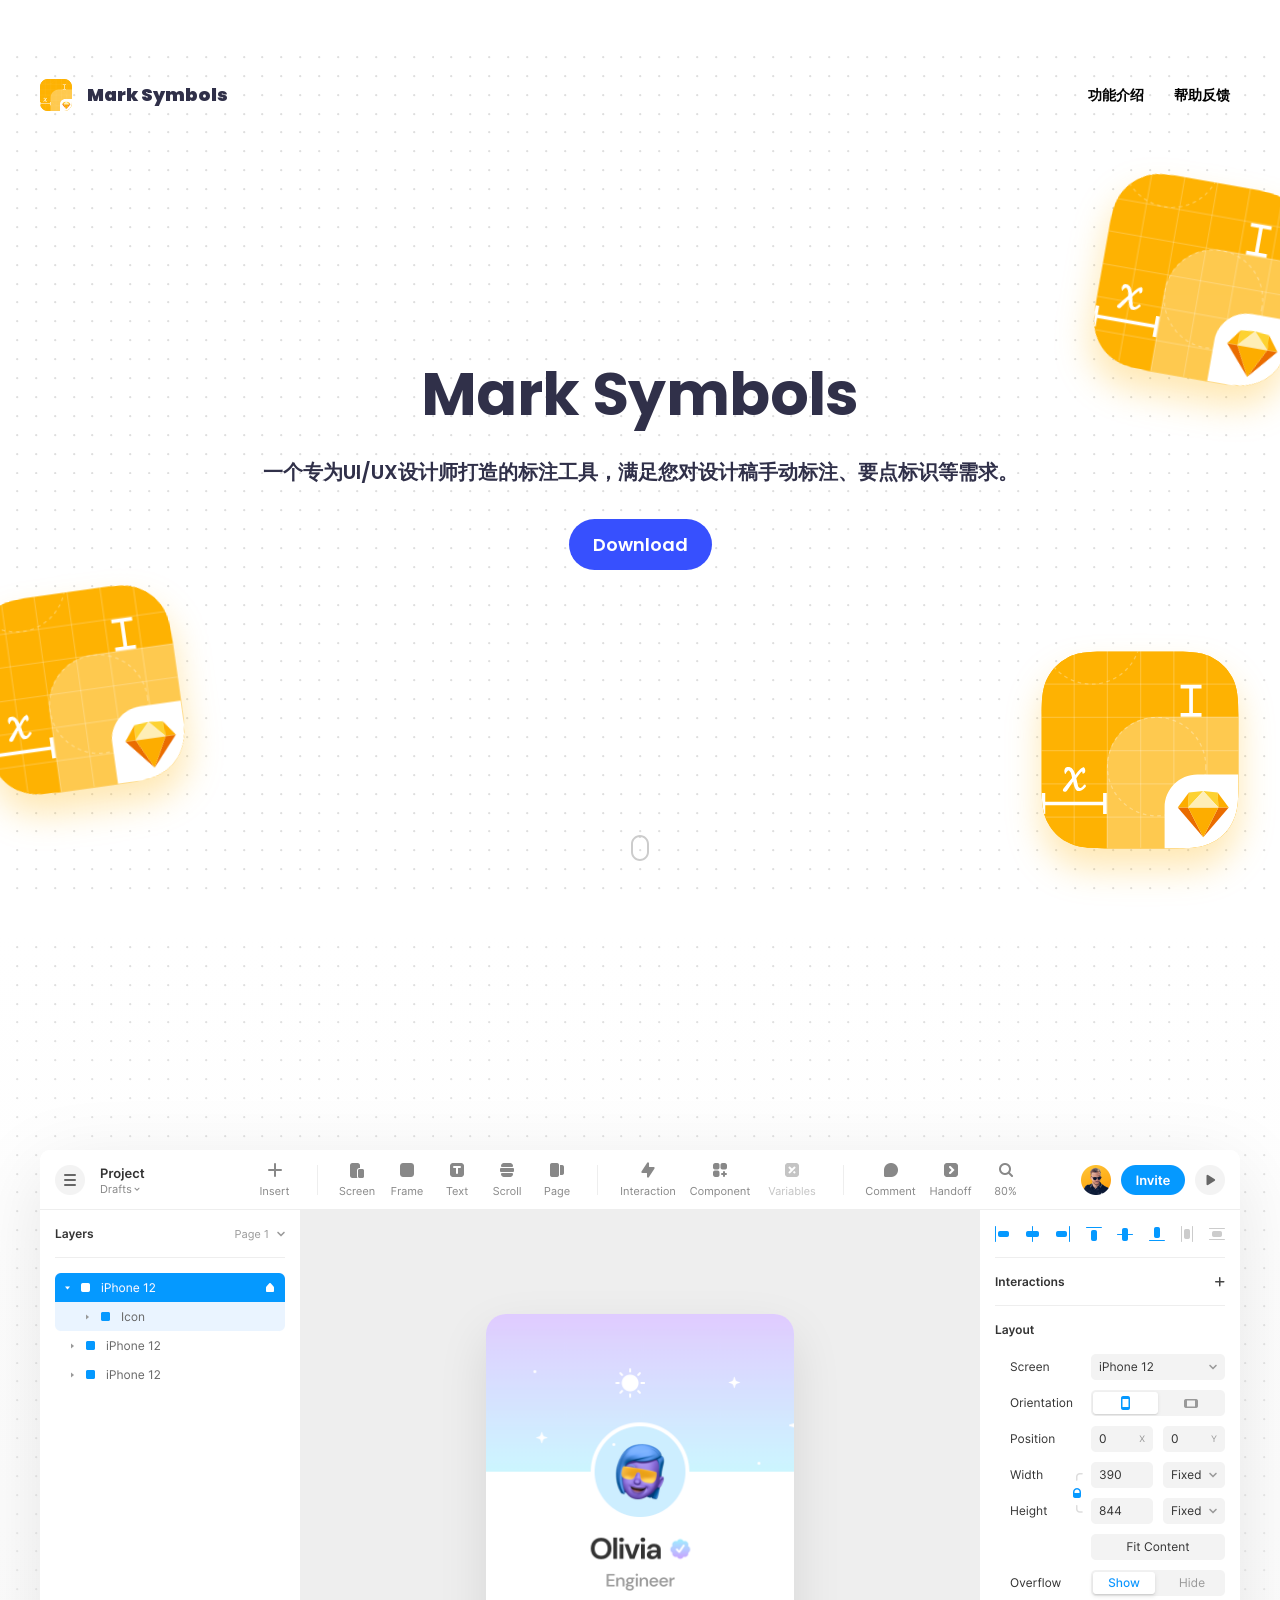
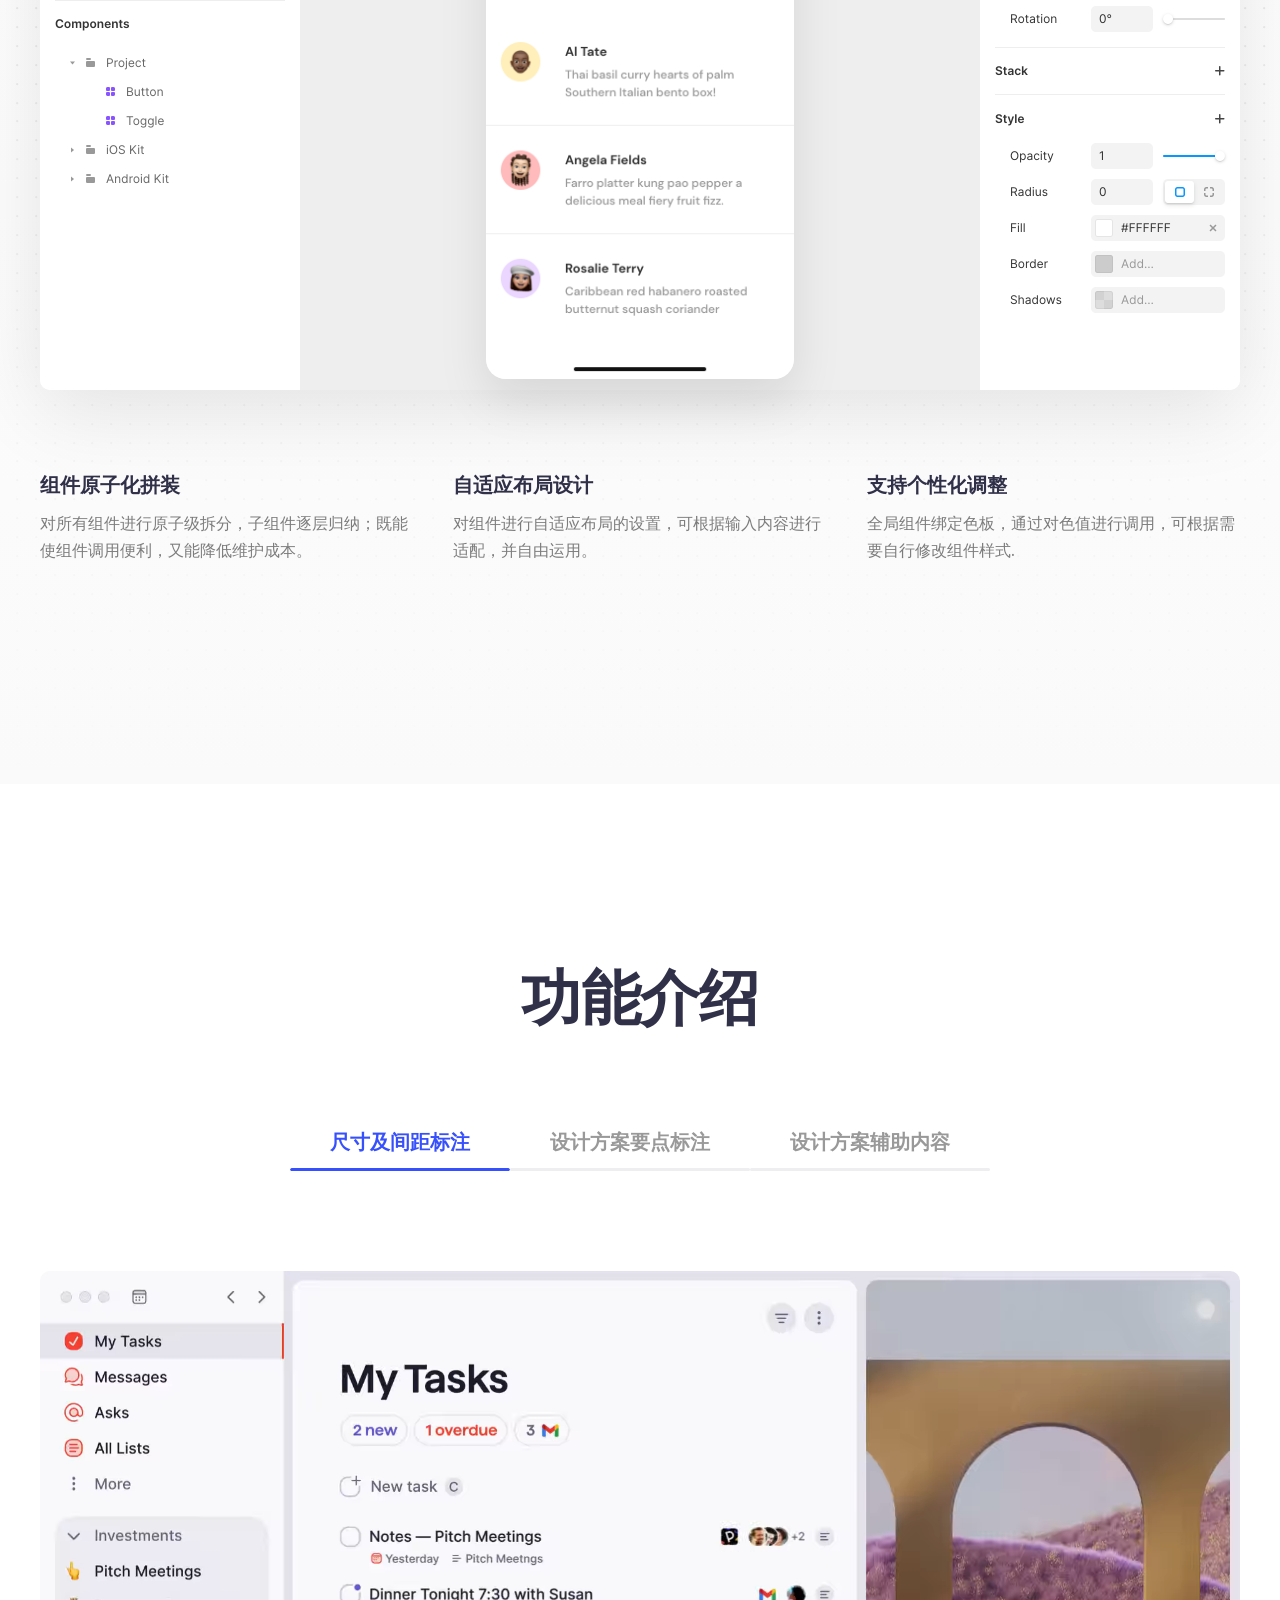
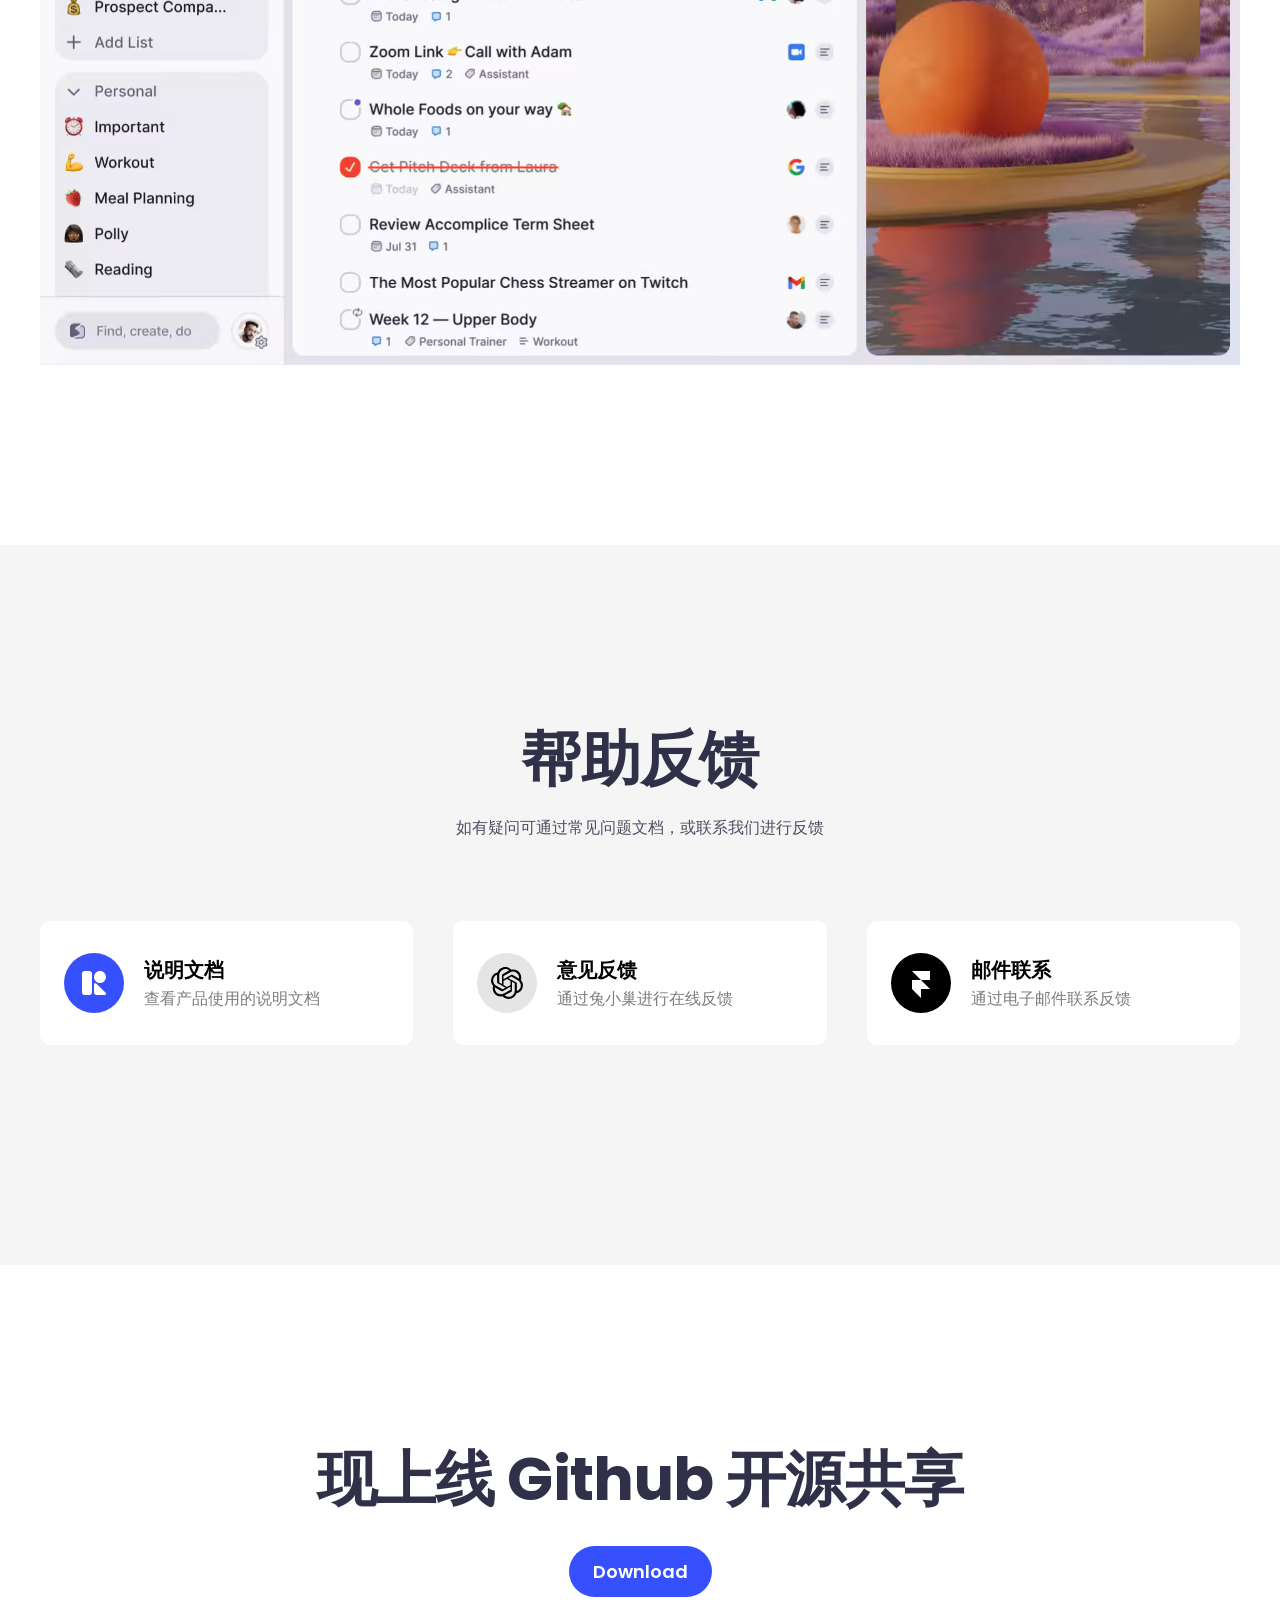
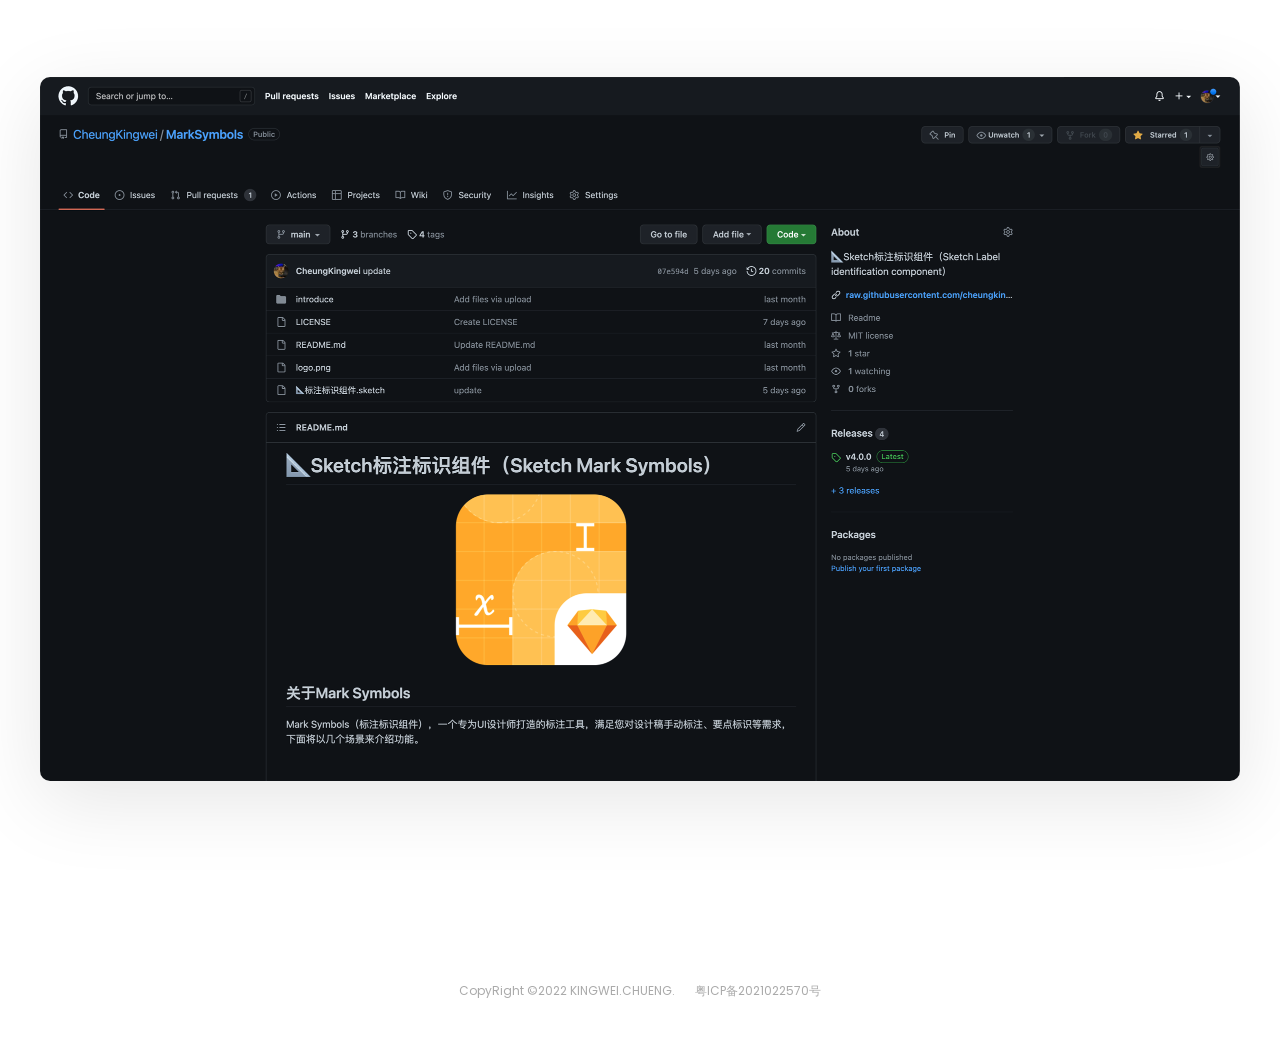
==== index.html @ aed208b7 "update" ====
<!DOCTYPE html>
<html>

<head>
    <meta charset="utf-8">
    <meta name="viewport" content="width=device-width, initial-scale=1.0, maximum-scale=1.0, viewport-fit=cover, user-scalable=0">
    <title>Mark Symbols - Kingwei.Cheung</title>
    <link rel="icon" href="img/ico/favicon-32x32.png" type="image/png">
    <link rel="apple-touch-icon" sizes="48x48" href="img/ico/icon-48x48.png">
    <link rel="apple-touch-icon" sizes="72x72" href="img/ico/icon-72x72.png">
    <link rel="apple-touch-icon" sizes="96x96" href="img/ico/icon-96x96.png">
    <link rel="apple-touch-icon" sizes="144x144" href="img/ico/icon-144x144.png">
    <link rel="apple-touch-icon" sizes="192x192" href="img/ico/icon-192x192.png">
    <link rel="apple-touch-icon" sizes="256x256" href="img/ico/icon-256x256.png">
    <link rel="apple-touch-icon" sizes="384x384" href="img/ico/icon-384x384.png">
    <link rel="apple-touch-icon" sizes="512x512" href="img/ico/icon-512x512.png">
    <meta name="mobile-web-app-capable" content="yes">
    <meta http-equiv="X-UA-Compatible" content="IE=edge,chrome=1">
    <meta name="next-head-count" content="29">
    <link rel="stylesheet" href="css/style-1.css" data-n-g="">
    <link rel="stylesheet" href="css/swiper-bundle.min.css">
    <link rel="stylesheet" href="css/style-2.css" data-n-p=""><noscript data-n-css=""></noscript>
</head>

<body>
    <div id="__next">
        <div class="index_page__r8Aeo">
            <!-- 吸顶横幅 -->
            <!-- <div class="banner Banner_banner__tqmFn">立即体验 Mark Symbols
                <div class="Banner_divider__GA_2n"></div><a class="cta" target="_blank" href="https://github.com/CheungKingwei/MarkSymbols">Download
                    <svg width="14" height="14">
                        <path d="M 1 6 L 12 6 L 12 8 L 1 8 Z" fill="currentColor"></path>
                        <path d="M 7 2 L 12 7 L 7 12" fill="transparent" stroke-width="2" stroke="currentColor"></path>
                    </svg>
                </a>
            </div> -->
            <!-- 首屏 -->
            <div class="Hero_heroWrapper__H5_fD" style="background-image: url(img/dot.svg);background-position: 2px 2px;">
                <div class="Content_content__enY_u">
                    <div class="Hero_hero__ebl2h">
                        <nav class="Navigation_nav__ZcOb0">
                            <div class="Navigation_profile__qmQXp">
                                <div class="animate_animateInUp__jXBQp animate_delay1__u6fBx">
                                    <svg width="32px" height="32px" viewBox="0 0 160 160" version="1.1" xmlns="http://www.w3.org/2000/svg">
                                        <defs>
                                            <path
                                                d="M51.277704,-2.07168062e-15 L108.722296,2.07168062e-15 C126.552671,-1.2037061e-15 133.018396,1.85651222 139.536914,5.34265408 C146.055433,8.82879593 151.171204,13.9445674 154.657346,20.4630859 C158.143488,26.9816044 160,33.4473292 160,51.277704 L160,108.722296 C160,126.552671 158.143488,133.018396 154.657346,139.536914 C151.171204,146.055433 146.055433,151.171204 139.536914,154.657346 C133.018396,158.143488 126.552671,160 108.722296,160 L51.277704,160 C33.4473292,160 26.9816044,158.143488 20.4630859,154.657346 C13.9445674,151.171204 8.82879593,146.055433 5.34265408,139.536914 C1.85651222,133.018396 8.02470732e-16,126.552671 -1.38112041e-15,108.722296 L1.38112041e-15,51.277704 C-8.02470732e-16,33.4473292 1.85651222,26.9816044 5.34265408,20.4630859 C8.82879593,13.9445674 13.9445674,8.82879593 20.4630859,5.34265408 C26.9816044,1.85651222 33.4473292,1.2037061e-15 51.277704,-2.07168062e-15 Z"
                                                id="path-88-7x_wx62-1"></path>
                                            <circle id="path-88-7x_wx62-3" cx="93.5" cy="93.5" r="40.5"></circle>
                                            <mask id="mask-88-7x_wx62-4" maskContentUnits="userSpaceOnUse"
                                                maskUnits="objectBoundingBox" x="0" y="0" width="81" height="81"
                                                fill="white">
                                                <use xlink:href="#path-88-7x_wx62-3"></use>
                                            </mask>
                                            <circle id="path-88-7x_wx62-5" cx="40.5" cy="-13.5" r="40.5"></circle>
                                            <mask id="mask-88-7x_wx62-6" maskContentUnits="userSpaceOnUse"
                                                maskUnits="objectBoundingBox" x="0" y="0" width="81" height="81"
                                                fill="white">
                                                <use xlink:href="#path-88-7x_wx62-5"></use>
                                            </mask>
                                        </defs>
                                        <g id="页面-1" stroke="none" stroke-width="1" fill="none" fill-rule="evenodd">
                                            <g id="编组-2">
                                                <mask id="mask-88-7x_wx62-2" fill="white">
                                                    <use xlink:href="#path-88-7x_wx62-1"></use>
                                                </mask>
                                                <use id="Gradient" fill="#FEB202" xlink:href="#path-88-7x_wx62-1"></use>
                                                <rect id="Gradient" fill="#FEB202" mask="url(#mask-88-7x_wx62-2)" x="0"
                                                    y="0" width="160" height="160"></rect>
                                                <path
                                                    d="M0,53.5 L160,53.5 M0,26.5 L160,26.5 M0,134.5 L160,134.5 M0,107.5 L160,107.5 M0,80.5 L160,80.5"
                                                    id="Dashed-Lines" stroke="#FFFFFF" opacity="0.200000003"
                                                    stroke-linecap="square" mask="url(#mask-88-7x_wx62-2)"></path>
                                                <path
                                                    d="M0.5,53 L160.5,53 M0.5,26 L160.5,26 M0.5,134 L160.5,134 M0.5,107 L160.5,107 M0.5,80 L160.5,80"
                                                    id="Dashed-Lines" stroke="#FFFFFF" opacity="0.200000003"
                                                    stroke-linecap="square" mask="url(#mask-88-7x_wx62-2)"
                                                    transform="translate(80.500000, 80.000000) rotate(90.000000) translate(-80.500000, -80.000000) ">
                                                </path>
                                                <path
                                                    d="M94,53 L162,53 L162,53 L162,162 L53,162 L53,94 C53,71.3563253 71.3563253,53 94,53 Z"
                                                    id="Outline" fill="#FFFFFF" opacity="0.300000012"
                                                    mask="url(#mask-88-7x_wx62-2)"></path>
                                                <path
                                                    d="M41,-79 L163,-79 L163,-79 L163,27 L0,27 L0,-38 C-2.77305038e-15,-60.6436747 18.3563253,-79 41,-79 Z"
                                                    id="Outline" fill="#FFFFFF" opacity="0.300000012"
                                                    mask="url(#mask-88-7x_wx62-2)"
                                                    transform="translate(81.500000, -26.000000) scale(1, -1) translate(-81.500000, 26.000000) ">
                                                </path>
                                                <g id="椭圆形" opacity="0.300000012" stroke-dasharray="3"
                                                    mask="url(#mask-88-7x_wx62-2)" stroke="#FFFFFF" stroke-width="2">
                                                    <use mask="url(#mask-88-7x_wx62-4)" xlink:href="#path-88-7x_wx62-3">
                                                    </use>
                                                </g>
                                                <g id="椭圆形" opacity="0.300000012" stroke-dasharray="3"
                                                    mask="url(#mask-88-7x_wx62-2)" stroke="#FFFFFF" stroke-width="2">
                                                    <use mask="url(#mask-88-7x_wx62-6)" xlink:href="#path-88-7x_wx62-5">
                                                    </use>
                                                </g>
                                                <path
                                                    d="M113,53 L113,50 L120,50 L120,30 L113,30 L113,27 L130,27 L130,30 L123,30 L123,50 L130,50 L130,53 L113,53 Z"
                                                    id="形状结合" fill="#FFFFFF" mask="url(#mask-88-7x_wx62-2)"></path>
                                                <path
                                                    d="M3,132 L0,132 L0,115 L3,115 L3,122 L50,122 L50,115 L53,115 L53,132 L50,132 L50,125 L3,125 L3,132 Z"
                                                    id="形状结合" fill="#FFFFFF" mask="url(#mask-88-7x_wx62-2)"></path>
                                                <path
                                                    d="M18.9551701,95.1539325 C19.3528608,94.4295673 20.1425609,93.9816918 20.9502519,93.8879504 C22.4804143,93.7014145 24.1355652,94.1852716 25.1799768,95.3575123 C26.42134,96.7655269 26.9809477,98.6185763 27.3843197,100.41576 C28.5584542,98.7322022 29.8149675,97.0940952 31.3082015,95.6775587 C31.9700725,95.0687131 32.6556156,94.4324079 33.5182257,94.1256179 C33.9376947,93.9693823 34.4385957,94.0820613 34.7349699,94.4219922 C35.2841619,95.0242096 35.4347162,95.868829 35.5218294,96.6519009 C35.573908,97.3573285 35.4138848,98.1707008 34.815455,98.6166825 C34.3921984,98.9234725 33.8524753,99.0929645 33.329796,99.0361515 C33.1328444,98.9168443 33.1934449,98.6583453 33.1745073,98.467075 C33.1887105,98.1025252 33.1593572,97.7389223 33.0646689,97.385735 C32.6101652,97.3895225 32.2834907,97.7625943 31.9700725,98.0447654 C30.537439,99.5095929 29.3879234,101.217769 28.2327266,102.901327 C28.7705559,104.848117 29.0669302,106.850774 29.5630967,108.807034 C29.7411107,109.432923 29.916284,110.116573 30.4257069,110.562554 C30.8915731,110.970661 31.6007883,110.987705 32.1338832,110.70364 C33.0902347,110.225464 33.7653621,109.346757 34.3600044,108.485094 C34.5219213,108.215232 34.758642,107.887611 35.122245,107.964308 C35.8200975,108.149897 36.2414603,109.002092 36.0151553,109.678166 C35.7841159,110.060707 35.4347162,110.3514 35.1525452,110.694171 C34.1687341,111.706389 33.0466781,112.633387 31.7182017,113.151332 C30.9095639,113.476112 29.9873002,113.493156 29.1568841,113.242232 C28.2885926,112.957221 27.7176224,112.170361 27.357807,111.370245 C26.5112939,109.513408 26.1798849,107.482345 25.6846653,105.516617 C24.0598146,107.978512 22.4207607,110.431885 20.7561409,112.867267 C20.335725,113.528191 19.5356091,113.8899 18.762006,113.845397 C18.2431143,113.863387 17.6257468,113.696736 17.3842917,113.190154 C17.1740837,112.704403 17.3558852,112.15237 17.6285874,111.731008 C17.9543151,111.247151 18.3330681,110.801169 18.7004586,110.348559 C20.7182656,107.833639 22.7824699,105.355647 24.8106926,102.849248 C24.6847572,102.40516 24.6326786,101.945922 24.5635562,101.490471 C24.3221011,100.253843 24.0588677,98.9850199 23.3808997,97.902733 C22.9841559,97.2626403 22.3175505,96.7030326 21.5269034,96.7285984 C20.6368337,97.3961507 20.0885886,98.3932182 19.5157246,99.3221101 C19.4172488,99.5654589 19.0375489,99.5559901 18.9608514,99.3003318 C18.6455394,98.6280451 18.576417,97.8733796 18.4968788,97.1433331 C18.5214978,96.4615775 18.6029297,95.7533093 18.9551701,95.1539325 Z"
                                                    id="路径" fill="#FFFFFF" fill-rule="nonzero"
                                                    mask="url(#mask-88-7x_wx62-2)"></path>
                                                <g id="编组" mask="url(#mask-88-7x_wx62-2)">
                                                    <g transform="translate(100.000000, 100.000000)">
                                                        <path
                                                            d="M26.6666667,0 L60,0 L60,0 L60,60 L0,60 L0,26.6666667 C-5.35632368e-15,11.9390733 11.9390733,6.25812868e-15 26.6666667,0 Z"
                                                            id="矩形" fill="#FFFFFF"></path>
                                                        <g id="Icon" stroke-width="1" fill="none"
                                                            transform="translate(10.666667, 13.333333)">
                                                            <polygon id="路径" fill="#EA6C00"
                                                                points="8.39741221 13.3796423 20.731816 37.521676 0 13.3796423">
                                                            </polygon>
                                                            <polygon id="路径" fill="#EA6C00"
                                                                points="33.0660936 13.3796423 20.7317655 37.521676 41.4637043 13.3796423">
                                                            </polygon>
                                                            <polygon id="路径" fill="#FDAD00"
                                                                points="8.39736177 13.3796423 33.0660936 13.3796423 20.7317403 37.521676">
                                                            </polygon>
                                                            <polygon id="路径" fill="#FDD231"
                                                                points="20.7317403 0 9.04649047 1.23534884 8.39736177 13.3796171">
                                                            </polygon>
                                                            <polygon id="路径" fill="#FDD231"
                                                                points="20.7317151 0 32.416864 1.23534884 33.0660936 13.3796171">
                                                            </polygon>
                                                            <polygon id="路径" fill="#FDAD00"
                                                                points="41.4637043 13.3796171 32.4171163 1.23534632 33.0663458 13.3796171">
                                                            </polygon>
                                                            <polygon id="路径" fill="#FDAD00"
                                                                points="0 13.3796171 9.04656614 1.23534632 8.39741221 13.3796171">
                                                            </polygon>
                                                            <polygon id="路径" fill="#FEEEB7"
                                                                points="20.7317403 0 8.39736177 13.3796171 33.0660936 13.3796171">
                                                            </polygon>
                                                        </g>
                                                    </g>
                                                </g>
                                            </g>
                                        </g>
                                    </svg>
                                </div>
                                <p class="animate_animateInUp__jXBQp animate_delay2__AOFNp">Mark Symbols</p>
                            </div>
                            <ul class="Navigation_list__7f_cF">
                                <li class="animate_animateInUp__jXBQp animate_delay2__AOFNp">
                                    <a href="#introduce" class="Navigation_textLink__z5fWv">功能介绍</a>
                                </li>
                                <!-- <li class="animate_animateInUp__jXBQp animate_delay3__4SE1j">
                                    <a href="#" class="Navigation_textLink__z5fWv">更新日志</a>
                                </li> -->
                                <li class="animate_animateInUp__jXBQp animate_delay4__HEdmN">
                                    <a href="#help" class="Navigation_textLink__z5fWv">帮助反馈</a>
                                </li>
                            </ul>
                        </nav>
                        <div class="Hero_title__3tyiB animate_animateInUp__jXBQp animate_delay4__HEdmN">
                            <h1>Mark Symbols</h1><br>
                            <h4 class="sub-heading">一个专为UI/UX设计师打造的标注工具，满足您对设计稿手动标注、要点标识等需求。</h4>
                            <button href="https://github.com/CheungKingwei/MarkSymbols" style="margin-top: 2rem;">Download</button>
                        </div>
                        <div class="Hero_cursor__QOxjm animate_animateInUp__jXBQp animate_delay5__FPRzW">
                            <div style="transform:none">
                                <picture class="Image_picture__8Cny_ undefined"><img class="Image_image__aSzJD" src="img/icon-1.svg" alt=""></picture>
                            </div>
                        </div>
                        <div class="Hero_scrollIndicator__nkyoy animate_animateInUp__jXBQp animate_delay6__AEeqs"><svg xmlns="http://www.w3.org/2000/svg" width="18" height="26">
                                <path
                                    d="M 0 9 C 0 4.029 4.029 0 9 0 C 13.971 0 18 4.029 18 9 L 18 17 C 18 21.971 13.971 26 9 26 C 4.029 26 0 21.971 0 17 Z M 2 17 C 2 20.866 5.134 24 9 24 C 12.866 24 16 20.866 16 17 L 16 9 C 16 5.134 12.866 2 9 2 C 5.134 2 2 5.134 2 9 Z"
                                    fill="#CCC"></path>
                                <path
                                    d="M 8 7 C 8 6.448 8.448 6 9 6 L 9 6 C 9.552 6 10 6.448 10 7 L 10 13 C 10 13.552 9.552 14 9 14 L 9 14 C 8.448 14 8 13.552 8 13 Z"
                                    fill="#CCC" class="IconMouse_dot__Ifkbq"></path>
                            </svg></div>
                    </div>
                </div>
                <div class="Hero_iconWrapper__DFF6G">
                    <div class="Hero_appIcon__qNQkp Hero_framer__pA_g_">
                        <div style="opacity:1;transform:translateY(80px) scale(0) rotate(-60deg) translateZ(1)">
                            <picture class="Image_picture__8Cny_ undefined"><img class="Image_image__aSzJD" src="img/icon-1.svg" alt=""></picture>
                        </div>
                    </div>
                    <div class="Hero_appIcon__qNQkp Hero_blendle___zyH0">
                        <div style="opacity:1;transform:translateY(80px) scale(0) rotate(60deg) translateZ(1)">
                            <picture class="Image_picture__8Cny_ undefined"><img class="Image_image__aSzJD" src="img/icon-1.svg" alt=""></picture>
                        </div>
                    </div>
                </div>
            </div>
            <!-- 介绍图 -->
            <div style="background-image: url(img/dot.svg);background-position: 2px 2px;">
                <div class="Previously_history__OlaVV">
                    <div class="Content_content__enY_u">
                        <!-- <h1 class="Previously_title__vzzut">功能介绍</h1> -->
                    </div>
                    <div class="Previously_visual__7dzOz">
                        <div class="Previously_artboardWrapper__2rI2m">
                            <div style="transform:translateY(80px) translateZ(0)">
                                <div class="Previously_artboard__r1xG_">
                                    <picture class="Image_picture__8Cny_ undefined">
                                        <img class="Image_image__aSzJD" src="img/artboard.png" alt="Framer Artboard">
                                    </picture>
                                </div>
                            </div>
                        </div>
                        <div class="Previously_appWindow__6f_hA">
                            <picture class="Image_picture__8Cny_ undefined">
                                <img class="Image_image__aSzJD" src="img/app-window.png" alt="Framer App Window">
                            </picture>
                        </div>
                    </div>
                    <div class="Content_content__enY_u">
                        <div class="Grid_grid__tdbxd  ">
                            <div>
                                <h4>组件原子化拼装</h4>
                                <p>对所有组件进行原子级拆分，子组件逐层归纳；既能使组件调用便利，又能降低维护成本。</p>
                            </div>
                            <div>
                                <h4>自适应布局设计</h4>
                                <p>对组件进行自适应布局的设置，可根据输入内容进行适配，并自由运用。</p>
                            </div>
                            <div>
                                <h4>支持个性化调整</h4>
                                <p>全局组件绑定色板，通过对色值进行调用，可根据需要自行修改组件样式.</p>
                            </div>
                        </div>
                    </div>
                </div>
            </div>
            <!-- 功能介绍 -->
            <div class="Icons_icons__6AOHq" id="introduce">
                <div class="Content_content__enY_u">
                    <div class="Icons_title__jHmZB">
                        <h1>功能介绍</h1>
                    </div>
                    <div class="section-1 wf-section">
                        <div id="swiper-section-1" class="container">
                            <div class="section-1_title-links-wrapper">
                                <div class="swiper cc-thumbs-swiper1 w-dyn-list">
                                    <div role="list" class="swiper-wrapper cc-thumbs-1-swiper-wrapper w-dyn-items">
                                        <div role="listitem" class="swiper-slide w-dyn-item">
                                            <div fs-cmstabs-element="tab-link" class="tabs_tab-link-purple">
                                                <div class="tabs_tab-link-grey-border">
                                                    <div class="tabs_tab-link-accent-border cc-purple"></div>
                                                </div>
                                                <div class="tabs_tab-link-black-text cc-purple">
                                                    <h4>尺寸及间距标注</h4>
                                                </div>
                                            </div>
                                        </div>
                                        <div role="listitem" class="swiper-slide w-dyn-item">
                                            <div fs-cmstabs-element="tab-link" class="tabs_tab-link-purple">
                                                <div class="tabs_tab-link-grey-border">
                                                    <div class="tabs_tab-link-accent-border cc-purple"></div>
                                                </div>
                                                <div class="tabs_tab-link-black-text cc-purple">
                                                    <h4>设计方案要点标注</h4>
                                                </div>
                                            </div>
                                        </div>
                                        <div role="listitem" class="swiper-slide w-dyn-item">
                                            <div fs-cmstabs-element="tab-link" class="tabs_tab-link-purple">
                                                <div class="tabs_tab-link-grey-border">
                                                    <div class="tabs_tab-link-accent-border cc-purple"></div>
                                                </div>
                                                <div class="tabs_tab-link-black-text cc-purple">
                                                    <h4>设计方案辅助内容</h4>
                                                </div>
                                            </div>
                                        </div>
                                    </div>
                                </div>
                                <div class="tabs_statement-wrapper cc-section-1">
                                    <p class="statement-black-text">全局组件绑定色板，通过对色值进行调用，可根据需要自行修改组件样式</p>
                                </div>
                            </div>
                        </div>
                        <div class="swiper cc-swiper1 w-dyn-list">
                            <div role="list" class="swiper-wrapper w-dyn-items">
                                <div role="listitem" class="swiper-slide w-dyn-item">
                                    <div class="section-1_tab-pane-wrapper">
                                        <div id="w-node-e80f3ddb-432e-79a2-11db-9507593f307d-cf183f2b" class="section-1-tabs_content-wrapper">
                                            <div class="tabs_content-video w-embed"><video class="tabs-video lozad" width="100%" height="100%" playsinline="true" autoplay="true" loop="true" muted="true">
                                                    <source src="media/superlist_Section_1_Video_1_bi5b4s.webm"
                                                        type="video/webm">
                                                    <source src="media/superlist_Section_1_Video_1_bi5b4s.mp4"
                                                        type="video/mp4">
                                                </video></div>
                                        </div>
                                    </div>
                                </div>
                                <div role="listitem" class="swiper-slide w-dyn-item">
                                    <div class="section-1_tab-pane-wrapper">
                                        <div id="w-node-e80f3ddb-432e-79a2-11db-9507593f307d-cf183f2b" class="section-1-tabs_content-wrapper">
                                            <div class="tabs_content-video w-embed"><video class="tabs-video lozad" width="100%" height="100%" playsinline="true" autoplay="true" loop="true" muted="true">
                                                    <source src="media/Assign_To_-_Screen_kdpv6x.webm"
                                                        type="video/webm">
                                                    <source src="media/Assign_To_-_Screen_kdpv6x.mp4" type="video/mp4">
                                                </video></div>
                                        </div>
                                    </div>
                                </div>
                                <div role="listitem" class="swiper-slide w-dyn-item">
                                    <div class="section-1_tab-pane-wrapper">
                                        <div id="w-node-e80f3ddb-432e-79a2-11db-9507593f307d-cf183f2b" class="section-1-tabs_content-wrapper">
                                            <div class="tabs_content-video w-embed"><video class="tabs-video lozad" width="100%" height="100%" playsinline="true" autoplay="true" loop="true" muted="true">
                                                    <source src="media/Superlist_Section_1_Video_3_ljqnwp.webm"
                                                        type="video/webm">
                                                    <source src="media/Superlist_Section_1_Video_3_ljqnwp.mp4"
                                                        type="video/mp4">
                                                </video></div>
                                        </div>
                                    </div>
                                </div>
                            </div>
                        </div>
                    </div>
                </div>
            </div>
            <!-- 帮助反馈 -->
            <div class="Timeline_timeline__RBMdZ" id="help">
                <div class="Content_content__enY_u">
                    <div class="Icons_title__jHmZB">
                        <h1>帮助反馈</h1>
                        <p>如有疑问可通过常见问题文档，或联系我们进行反馈</p>
                    </div>
                    <div class="Grid_grid__tdbxd">
                        <div class="Timeline_list__NDwKL">
                            <a class="Timeline_listItem__EMaQL" href="#" target="_blank">
                                <div class="Timeline_logo__Ew6MI" style="background:#3750fe"><svg xmlns="http://www.w3.org/2000/svg" width="56" height="56">
                                    <path
                                        d="M 16 18.571 C 16 17.151 17.151 16 18.571 16 L 23.429 16 C 24.849 16 26 17.151 26 18.571 L 26 37.429 C 26 38.849 24.849 40 23.429 40 L 18.571 40 C 17.151 40 16 38.849 16 37.429 Z M 34 16 C 37.314 16 40 18.686 40 22 C 40 25.314 37.314 28 34 28 C 30.686 28 28 25.314 28 22 C 28 18.686 30.686 16 34 16 Z M 28 29.526 C 28 28.392 29.362 27.813 30.178 28.6 L 39.707 37.789 C 40.54 38.592 39.971 40 38.814 40 L 30.571 40 C 29.151 40 28 38.849 28 37.429 Z"
                                        fill="currentColor"></path>
                                </svg></div>
                                <div>
                                    <h4>说明文档</h4>
                                    <p>查看产品使用的说明文档</p>
                                </div>
                            </a>
                        </div>
                        <div class="Timeline_list__NDwKL">
                            <a class="Timeline_listItem__EMaQL" href="https://support.qq.com/product/408708" target="_blank">
                                <div class="Timeline_logo__Ew6MI" style="background:#e5e5e5"><svg xmlns="http://www.w3.org/2000/svg" width="56" height="56">
                                    <path
                                        d="M 23.696 34.365 C 23.726 34.377 23.76 34.374 23.787 34.357 L 26.509 32.808 L 18.646 28.332 C 18.317 28.147 18.115 27.802 18.117 27.428 L 18.117 19.857 C 15.911 20.661 14.375 22.65 14.175 24.962 C 13.975 27.274 15.147 29.492 17.183 30.653 Z M 24.487 21.184 L 24.487 24.286 L 32.35 19.805 C 32.676 19.616 33.081 19.616 33.407 19.805 L 39.851 23.477 C 39.91 23.511 39.995 23.56 40.042 23.59 C 40.441 21.302 39.464 18.993 37.535 17.666 C 35.606 16.338 33.074 16.231 31.037 17.391 L 24.525 21.101 C 24.498 21.121 24.484 21.154 24.487 21.187 Z M 24.487 29.963 L 27.989 31.959 L 31.49 29.963 L 31.49 25.976 L 27.989 23.98 L 24.487 25.976 Z M 31.49 34.752 L 31.49 31.653 L 23.628 36.134 C 23.301 36.323 22.896 36.323 22.569 36.134 L 16.126 32.463 C 16.067 32.429 15.983 32.38 15.935 32.35 C 15.536 34.637 16.513 36.946 18.442 38.274 C 20.371 39.602 22.903 39.709 24.94 38.549 L 31.452 34.839 C 31.478 34.819 31.492 34.788 31.49 34.756 Z M 20.285 27.572 L 23.008 29.124 L 23.008 20.162 C 23.005 19.788 23.208 19.442 23.537 19.258 L 29.98 15.586 C 30.039 15.552 30.126 15.503 30.174 15.479 C 28.367 13.994 25.852 13.675 23.723 14.66 C 21.593 15.645 20.232 17.756 20.231 20.077 L 20.231 27.503 C 20.237 27.533 20.257 27.559 20.285 27.572 Z M 42.843 34.505 C 41.695 36.497 39.732 37.903 37.458 38.363 C 36.37 41.692 33.227 43.945 29.683 43.936 C 27.362 43.952 25.147 42.978 23.606 41.264 C 20.141 41.999 16.592 40.439 14.828 37.405 C 13.655 35.428 13.402 33.047 14.135 30.873 C 11.759 28.278 11.354 24.465 13.133 21.44 C 14.282 19.449 16.244 18.043 18.518 17.582 C 19.606 14.253 22.749 11.999 26.293 12.008 C 28.615 11.994 30.83 12.969 32.371 14.684 C 35.836 13.948 39.385 15.508 41.149 18.543 C 42.322 20.52 42.574 22.901 41.841 25.075 C 44.216 27.67 44.621 31.481 42.843 34.505 Z M 35.692 28.371 L 32.97 26.819 L 32.97 35.781 C 32.972 36.155 32.77 36.5 32.441 36.685 L 25.998 40.357 C 25.938 40.391 25.852 40.44 25.803 40.463 C 27.61 41.949 30.125 42.269 32.254 41.284 C 34.384 40.299 35.744 38.187 35.745 35.866 L 35.745 28.444 C 35.74 28.413 35.721 28.385 35.692 28.371 Z M 38.793 25.288 L 32.28 21.578 C 32.25 21.565 32.216 21.568 32.189 21.586 L 29.47 23.137 L 37.331 27.619 C 37.66 27.803 37.862 28.149 37.86 28.522 L 37.86 36.086 C 40.065 35.282 41.602 33.292 41.801 30.98 C 42.001 28.667 40.829 26.449 38.793 25.288 Z"
                                        fill="#000"></path>
                                </svg></div>
                                <div>
                                    <h4>意见反馈</h4>
                                    <p>通过兔小巢进行在线反馈</p>
                                </div>
                            </a>
                        </div>
                        <div class="Timeline_list__NDwKL">
                            <a class="Timeline_listItem__EMaQL" href="mailto:kingweicheung@qq.com" target="_blank">
                                <div class="Timeline_logo__Ew6MI" style="background:#000"><svg xmlns="http://www.w3.org/2000/svg" width="56" height="56">
                                    <path
                                        d="M 19 16 L 37 16 L 37 25 L 28 25 Z M 19 25 L 28 25 L 37 34 L 28 34 L 28 43 L 19 34 Z"
                                        fill="currentColor"></path>
                                </svg></div>
                                <div>
                                    <h4>邮件联系</h4>
                                    <p>通过电子邮件联系反馈</p>
                                </div>
                            </a>
                        </div>
                    </div>
                </div>
            </div>
            <!-- github -->
            <div class="Icons_icons__6AOHq">
                <div class="Content_content__enY_u">
                    <div class="Icons_title__jHmZB">
                        <h1>现上线 Github 开源共享</h1>
                        <button href="https://github.com/CheungKingwei/MarkSymbols" style="margin-top: 2rem;">Download</button>
                    </div>
                </div>
                <div class="Previously_visual__7dzOz" style="margin-bottom: 0px;">
                    <div class="Previously_appWindow__6f_hA">
                        <picture class="Image_picture__8Cny_ undefined">
                            <img class="Image_image__aSzJD" src="img/git-window.png" alt="">
                        </picture>
                    </div>
                </div>
            </div>
            <!-- 页脚 -->
            <div class="Footer_footer__BcpJO">
                <div class="Content_content__enY_u">
                    <div class="Footer_list__ztgur">
                        <div>CopyRight ©2022 <a href="https://kingwei.ltd/" target="_blank">KINGWEI.CHUENG.</a></div>
                        <a href="https://beian.miit.gov.cn/#/Integrated/index" target="_blank">粤ICP备2021022570号</a>
                    </div>
                </div>
            </div>
        </div>
    </div>
    <!-- 切换 -->
    <script src="js/swiper-bundle.min.js"></script>
    <script>
        var Webflow = Webflow || [];
        Webflow.push(function() {
            // DOMready has fired
            // May now use jQuery and Webflow api
            if ($(window).width() >= 912) {
                // start everything
                var tabTimeout;
                clearTimeout(tabTimeout);
                tabLoop();

                // Cycle through all tabs. Match class names
                function tabLoop() {
                    tabTimeout = setTimeout(function() {
                        var $next = $(".tabs_menu-copy").children(".w--current:first").next();

                        if ($next.length) {
                            $next.click(); // user click resets timeout
                        } else {
                            $(".tab-link-no-styles:first").click();
                        }
                    }, 6000); // 6 second tab loop (change this)
                }

                // Reset loop if a tab is clicked
                $(".tab-link-no-styles").click(function() {
                    clearTimeout(tabTimeout);
                    tabLoop();
                });
            }
        });

        // Section 1 Tabs

        var swiper1thumbs = new Swiper(".cc-thumbs-swiper1", {
            slidesPerView: 3,
            spaceBetween: 0,
            allowTouchMove: false,
            direction: "vertical",
        });

        var swiper1 = new Swiper(".cc-swiper1", {
            slidesPerView: 1,
            spaceBetween: 0,
            effect: "fade",
            allowTouchMove: false,
            autoplay: {
                delay: 10000,
                pauseOnMouseEnter: true,
                disableOnInteraction: false
            },
            thumbs: {
                swiper: swiper1thumbs
            }
        });

        // Section 2 Tabs

        var swiper2thumbs = new Swiper(".cc-thumbs-swiper2", {
            slidesPerView: 3,
            spaceBetween: 0,
            allowTouchMove: false,
            direction: "vertical"
        });

        var swiper2 = new Swiper(".cc-swiper2", {
            slidesPerView: 1,
            spaceBetween: 0,
            effect: "fade",
            allowTouchMove: false,
            autoplay: {
                delay: 10000,
                pauseOnMouseEnter: true,
                disableOnInteraction: false
            },
            thumbs: {
                swiper: swiper2thumbs
            }
        });

        // Section 3 Tabs

        var swiper3thumbs = new Swiper(".cc-thumbs-swiper3", {
            slidesPerView: 3,
            spaceBetween: 0,
            allowTouchMove: false,
            direction: "vertical"
        });

        var swiper3 = new Swiper(".cc-swiper3", {
            slidesPerView: 1,
            spaceBetween: 0,
            effect: "fade",
            allowTouchMove: false,
            autoplay: {
                delay: 10000,
                pauseOnMouseEnter: true,
                disableOnInteraction: false
            },
            thumbs: {
                swiper: swiper3thumbs
            }
        });

        // Section 4 Tabs

        var swiper4thumbs = new Swiper(".cc-thumbs-swiper4", {
            slidesPerView: 3,
            spaceBetween: 0,
            allowTouchMove: false,
            direction: "vertical"
        });

        var swiper4 = new Swiper(".cc-swiper4", {
            slidesPerView: 1,
            spaceBetween: 0,
            effect: "fade",
            allowTouchMove: false,
            autoplay: {
                delay: 10000,
                pauseOnMouseEnter: true,
                disableOnInteraction: false
            },
            thumbs: {
                swiper: swiper4thumbs
            }
        });

        // Mobile Image Slider

        function ImagesliderApp(el) {
            this.el = el;

            el.addEventListener("mousemove", updateSlider.bind(this));
            el.addEventListener("touchstart", updateSlider.bind(this));
            el.addEventListener("touchmove", updateSlider.bind(this));
        }

        function updateSlider(e) {
            const rightImageContainer = this.el.querySelector(".hero-wrapper");
            const {
                left,
                width
            } = rightImageContainer.getBoundingClientRect();
            const pageX = e.type == "mousemove" ? e.pageX : e.changedTouches[0].pageX;
            const position = ((pageX - left) / width) * 100;

            if (position < 100 && position > 0) {
                this.el.querySelector(
                    ".hero-clipping-wrapper"
                ).style.width = `${position}%`;
                this.el.querySelector(".handlebar_wrapper").style.left = `${position}%`;
            }
        }

        var hero = document.getElementById("hero-section");

        setTimeout(function() {
            ImagesliderApp(hero);
        }, 4000)


        var tabs1Observer = new IntersectionObserver(function(entries) {
            if (entries[0]['isIntersecting'] === true) {
                swiper1.autoplay.start();
            } else {
                swiper1.autoplay.stop();
            }
        }, {
            threshold: [0, 1]
        });

        tabs1Observer.observe(document.querySelector("#swiper-section-1"));

        var tabs2Observer = new IntersectionObserver(function(entries) {
            if (entries[0]['isIntersecting'] === true) {
                swiper2.autoplay.start();
            } else {
                swiper2.autoplay.stop();
            }
        }, {
            threshold: [0, 1]
        });

        tabs2Observer.observe(document.querySelector("#swiper-section-2"));

        var tabs3Observer = new IntersectionObserver(function(entries) {
            if (entries[0]['isIntersecting'] === true) {
                swiper3.autoplay.start();
            } else {
                swiper3.autoplay.stop();
            }
        }, {
            threshold: [0, 1]
        });

        tabs3Observer.observe(document.querySelector("#swiper-section-3"));

        var tabs4Observer = new IntersectionObserver(function(entries) {
            if (entries[0]['isIntersecting'] === true) {
                swiper4.autoplay.start();
            } else {
                swiper4.autoplay.stop();
            }
        }, {
            threshold: [0, 1]
        });

        tabs4Observer.observe(document.querySelector("#swiper-section-4"));
    </script>
</body>

</html>
---- css/style-1.css ----
@import"https://fonts.googleapis.com/css2?family=Poppins:wght@400;600;700&display=swap";
body,
html {
    margin: 0;
    padding: 0;
    height: 100%;
    color: #303049;
}

body,
button,
input,
textarea {
    font-family: Poppins, Helvetica, sans-serif
}

body {
    line-height: 1.7;
    font-size: 17px;
    font-feature-settings: "liga", "kern";
    text-rendering: optimizeLegibility;
    -webkit-font-smoothing: antialiased;
    -moz-osx-font-smoothing: grayscale;
    -webkit-tap-highlight-color: rgba(0, 0, 0, 0)
}

html {
    -webkit-text-size-adjust: 100%;
    -moz-text-size-adjust: 100%;
    text-size-adjust: 100%;
    box-sizing: border-box
}

*,
:after,
:before {
    box-sizing: inherit
}

ul {
    -webkit-padding-start: 0;
    -webkit-margin-before: 0;
    margin-block-start: 0;
    -webkit-margin-after: 0;
    margin-block-end: 0;
    list-style: none
}

::-moz-selection {
    background: rgba(0, 0, 0, .1)
}

::selection {
    background: rgba(0, 0, 0, .1)
}

h1,
h2,
h3,
h4,
h5,
p {
    margin: 0
}

h1 {
    font-size: 60px;
    font-weight: 700;
    line-height: 1.15em;
    letter-spacing: -.01em
}

h1 a {
    height: 84px
}

h1 a:hover svg {
    transform: translateX(6px)
}

h2 {
    font-size: 48px;
    font-weight: 700;
    line-height: 1.1em
}

h3 {
    font-size: 23px;
    font-weight: 800;
    line-height: 1.3em
}

h4 {
    font-size: 20px;
    font-weight: 600;
    line-height: 1.5em
}

h5 {
    font-weight: 600
}

h5,
p {
    font-size: 16px;
    opacity: .85;
    font-weight: 500;
}

p+p {
    margin-top: 20px
}

a {
    cursor: pointer;
    color: inherit;
    text-decoration: none;
    transition: opacity .3s ease, color .3s ease
}

a.cta {
    display: flex;
    align-items: center;
    position: relative
}

a.cta>svg {
    margin-top: .1em;
    margin-left: .2em;
    transition: transform .3s ease
}

a.cta:hover>svg {
    transform: translateX(3px)
}

a:hover {
    opacity: .6
}

p a {
    font-weight: 600
}

small {
    font-size: 14px
}

h1+p,
h2+p {
    margin-top: 20px
}

@media screen and (max-width:1023px) {
    h1 {
        font-size: 68px
    }
    h1 a {
        height: 75px
    }
    h1 svg {
        transform: scale(.9) translateX(-6px)
    }
    h1 a:hover svg {
        transform: scale(.9) translateX(0)
    }
}

@media screen and (max-width:924px) {
    h1 {
        font-size: 58px
    }
    h1 a {
        height: 64px
    }
    h1 svg {
        transform: scale(.8) translateX(-10px)
    }
    h1 a:hover svg {
        transform: scale(.8) translateX(-4px)
    }
}

@media screen and (max-width:767px) {
    h1 {
        font-size: 48px
    }
    h1 a {
        height: 53px
    }
    h1 svg {
        transform: scale(.6) translateX(-20px)
    }
    h1 a:hover svg {
        transform: scale(.6) translateX(-14px)
    }
    h2 {
        font-size: 36px
    }
}

@media screen and (max-width:599px) {
    h1 {
        font-size: 30px;
        line-height: 1.25em
    }
    h1 a {
        height: 32px
    }
    h1 svg {
        transform: scale(.4) translateX(-34px)
    }
    h1 a:hover svg {
        transform: scale(.4) translateX(-28px)
    }
    body,
    p {
        font-size: 16px
    }
}

@media screen and (max-width:374px) {
    h1 {
        font-size: 22px
    }
    h1 a {
        height: 28px
    }
    h1 svg {
        transform: scale(.3) translateX(-54px)
    }
    h1 a:hover svg {
        transform: scale(.3) translateX(-48px)
    }
    body,
    p {
        font-size: 15px
    }
}
---- css/style-2.css ----
.Banner_banner__tqmFn {
    position: fixed;
    display: flex;
    justify-content: center;
    align-items: center;
    background: #3750fe;
    color: #fff;
    top: 0;
    height: 50px;
    width: 100vw;
    padding: 0 40px;
    z-index: 900;
    font-size: 15px;
    overflow: hidden;
    white-space: nowrap
}

.Banner_banner__tqmFn a {
    font-weight: 600
}

.Banner_divider__GA_2n {
    width: 1px;
    height: 20px;
    background-color: hsla(0, 0%, 100%, .2);
    margin: 0 15px
}

@media screen and (max-width:599px) {
    .Banner_banner__tqmFn {
        font-size: 14px
    }
    .Banner_divider__GA_2n {
        margin: 0 10px
    }
    .Banner_hideMobile__tlehW {
        display: none
    }
}

.Content_content__enY_u {
    max-width: 1200px;
    margin: 0 auto
}

@media screen and (max-width:1280px) {
    .Content_content__enY_u {
        margin: 40px 40px
    }
}

@media screen and (max-width:1020px) {
    .Content_content__enY_u {
        margin: 0 40px
    }
}

@media screen and (max-width:768px) {
    .Content_content__enY_u {
        margin: 0 20px
    }
}

.Footer_footer__BcpJO {
    width: 100%;
    bottom: 0
}

.Footer_footer__BcpJO .Footer_note__VOn56 {
    font-size: 12px;
    text-align: center;
    padding: 25px;
    margin-bottom: 20px;
    position: relative
}

.Footer_footer__BcpJO .Footer_note__VOn56:after,
.Footer_footer__BcpJO .Footer_note__VOn56:before {
    position: absolute;
    content: "";
    display: block;
    width: 100%;
    height: 1px;
    left: 0;
    background: linear-gradient(90deg, transparent, rgba(0, 0, 0, .05), rgba(0, 0, 0, .05), transparent);
    margin-top: 10px;
    margin-bottom: 10px
}

.Footer_footer__BcpJO .Footer_note__VOn56:before {
    top: 0
}

.Footer_footer__BcpJO .Footer_note__VOn56:after {
    bottom: 0
}

.Footer_footer__BcpJO .Footer_list__ztgur {
    display: flex;
    justify-content: center;
    align-items: center;
    padding: 20px 0;
    color: #aaa;
    font-size: 12px
}

.Footer_footer__BcpJO .Footer_list__ztgur a:not(:last-child),
.Footer_footer__BcpJO .Footer_list__ztgur>div:not(:last-child) {
    margin-right: 20px
}

.Grid_grid__tdbxd {
    display: grid;
    grid-template-columns: repeat(3, 1fr);
    grid-gap: 40px;
    /* align-items: center; */
    margin: 80px auto;
}

.Grid_grid__tdbxd.Grid_centerY__sD297>div {
    display: flex;
    flex-direction: column;
    align-items: flex-start;
    justify-content: center
}

.Grid_grid__tdbxd.Grid_noGap__rH8q4 {
    grid-gap: 0
}

.Grid_grid__tdbxd .Grid_right__YOxK5 {
    grid-area: 1/2/span 1/span 1
}

@media screen and (max-width:1023px) {
    .Grid_grid__tdbxd {
        grid-template-columns: 1fr;
        grid-gap: 30px
    }
    .Grid_grid__tdbxd .Grid_right__YOxK5 {
        grid-area: 1/1/span 1/span 1
    }
}

.Current_current___4KYH {
    position: relative;
    display: flex;
    flex-direction: column;
    justify-content: center;
    align-items: center;
    padding: 140px 0;
    min-height: 100vh;
    background: url(../img/bg-gradient.png);
    background-position: 50%;
    background-size: cover;
    background-repeat: no-repeat;
    color: #fff
}

.Current_content__a5ZL1 {
    position: relative;
    z-index: 2
}

.Current_title__Qxu5c {
    margin-bottom: 100px
}

.Current_title__Qxu5c a {
    color: hsla(0, 0%, 100%, .6)
}

.Current_bgCircle__ZrLkx {
    position: absolute;
    top: 50%;
    left: 50%;
    max-width: 800px;
    max-height: 800px;
    min-width: 700px;
    min-height: 700px;
    width: 88vh;
    height: 88vh;
    transform: translateX(-50%) translateY(-50%);
    background: radial-gradient(227.4% 50% at 50% 50%, hsla(0, 0%, 100%, .1) 0, hsla(0, 0%, 100%, .5) 100%);
    opacity: .1;
    border-radius: 50%;
    transition: all 3s ease .2s
}

.Current_bgCircle__ZrLkx.Current_visible__XZdvn {
    transform: translateX(-80%) translateY(-50%);
    opacity: .2
}

.Current_bgCircle__ZrLkx.Current_visible__XZdvn:nth-child(2) {
    transform: translateX(-20%) translateY(-50%)
}

@media screen and (max-width:1023px) {
    .Current_current___4KYH {
        min-height: auto;
        padding: 80px 0
    }
    .Current_title__Qxu5c {
        margin-bottom: 60px
    }
    .Current_bgCircle__ZrLkx {
        display: none
    }
}

.IconMouse_dot__Ifkbq {
    -webkit-animation: IconMouse_animateDown___Cdsd 2s ease infinite;
    animation: IconMouse_animateDown___Cdsd 2s ease infinite;
    transform-origin: center top;
    transform: translateY(0) scaleY(.2)
}

@-webkit-keyframes IconMouse_animateDown___Cdsd {
    0% {
        transform: translateY(20%) scaleY(.3)
    }
    33% {
        transform: translateY(5%) scaleY(1)
    }
    66% {
        transform: translateY(40%) scaleY(.3)
    }
    to {
        transform: translateY(20%) scaleY(.3)
    }
}

@keyframes IconMouse_animateDown___Cdsd {
    0% {
        transform: translateY(20%) scaleY(.3)
    }
    33% {
        transform: translateY(5%) scaleY(1)
    }
    66% {
        transform: translateY(40%) scaleY(.3)
    }
    to {
        transform: translateY(20%) scaleY(.3)
    }
}

.Image_picture__8Cny_ {
    position: relative;
    display: inline;
    display: initial;
    height: auto
}

.Image_picture__8Cny_ div {
    display: contents
}

.Image_image__aSzJD {
    position: relative;
    display: block;
    -webkit-user-select: none;
    -moz-user-select: none;
    -ms-user-select: none;
    user-select: none;
    -webkit-user-drag: none;
    max-width: 100%;
    height: auto
}

.Image_image__aSzJD.cover {
    width: 100%;
    height: 100%;
    -o-object-fit: cover;
    object-fit: cover
}

.Navigation_nav__ZcOb0 {
    position: absolute;
    top: 0;
    width: 100%;
    justify-content: space-between;
    height: 30px;
    margin-top: 40px;
    z-index: 4;
    transition: all .2s ease
}

.Navigation_nav__ZcOb0,
.Navigation_profile__qmQXp,
.Navigation_profile__qmQXp>div {
    display: flex;
    align-items: center
}

.Navigation_profile__qmQXp p {
    white-space: nowrap;
    margin-left: 15px;
    font-size: 18px;
    font-weight: 900
}

.Navigation_list__7f_cF {
    display: flex;
    align-items: center;
    justify-content: flex-end;
    list-style: none
}

.Navigation_list__7f_cF li {
    transition: opacity .2s ease;
    margin-left: 10px;
    font-size: 15px
}

.Navigation_list__7f_cF li a {
    display: flex;
    align-items: center;
    justify-content: center;
    height: 30px;
    width: 30px;
    /* background: #f3f3f3; */
    color: #010101;
    border-radius: 50px;
    transition: color .3s ease
}

.Navigation_list__7f_cF li a svg {
    margin-top: 0;
    margin-left: 0;
    -webkit-backface-visibility: hidden;
    backface-visibility: hidden
}

.Navigation_list__7f_cF li a:hover {
    opacity: 1;
    color: #3750fe
}

.Navigation_list__7f_cF li a:hover svg {
    transform: translateX(0)
}

.Navigation_list__7f_cF li a.Navigation_textLink__z5fWv {
    width: auto;
    padding: 0 10px;
    font-size: 14px;
    line-height: 1;
    font-weight: 600
}

.Navigation_list__7f_cF li a.Navigation_textLink__z5fWv svg {
    margin-right: 6px
}

@media screen and (max-width:599px) {
    .Navigation_nav__ZcOb0 {
        margin-top: 20px
    }
    .Navigation_profile__qmQXp p {
        font-size: 14px
    }
}

@media screen and (max-width:374px) {
    .Navigation_hideMobile__qXjVt {
        display: none
    }
}

.animate_animateInUp__jXBQp {
    -webkit-animation: animate_animateInUp__jXBQp .8s ease forwards;
    animation: animate_animateInUp__jXBQp .8s ease forwards;
    transform: translateY(60px);
    opacity: 0
}

.animate_animateInUp__jXBQp.animate_delay1__u6fBx {
    -webkit-animation-delay: .1s;
    animation-delay: .1s
}

.animate_animateInUp__jXBQp.animate_delay2__AOFNp {
    -webkit-animation-delay: .2s;
    animation-delay: .2s
}

.animate_animateInUp__jXBQp.animate_delay3__4SE1j {
    -webkit-animation-delay: .3s;
    animation-delay: .3s
}

.animate_animateInUp__jXBQp.animate_delay4__HEdmN {
    -webkit-animation-delay: .4s;
    animation-delay: .4s
}

.animate_animateInUp__jXBQp.animate_delay5__FPRzW {
    -webkit-animation-delay: .5s;
    animation-delay: .5s
}

.animate_animateInUp__jXBQp.animate_delay6__AEeqs {
    -webkit-animation-delay: .6s;
    animation-delay: .6s
}

.animate_animateInUp__jXBQp.animate_delay7__I3__p {
    -webkit-animation-delay: .7s;
    animation-delay: .7s
}

@-webkit-keyframes animate_animateInUp__jXBQp {
    to {
        transform: translateY(0);
        opacity: 1
    }
}

@keyframes animate_animateInUp__jXBQp {
    to {
        transform: translateY(0);
        opacity: 1
    }
}

.Hero_heroWrapper__H5_fD {
    /* margin-top: 50px; */
    position: relative
}

button {
    background-color: #3750fe;
    color: #ffffff;
    border: none;
    border-radius: 40px;
    padding: 12px 24px;
    font-size: 18px;
    font-weight: 600;
}

button:hover {
    background-color: #1f38e0;
}

.Hero_hero__ebl2h {
    position: relative;
    display: flex;
    align-items: center;
    padding: 160px 0;
    min-height: calc(100vh - 50px)
}

.Hero_title__3tyiB {
    z-index: 2;
    text-align: center;
    width: 100%;
}

.Hero_title__3tyiB a {
    color: #3750fe
}

.Hero_scrollIndicator__nkyoy {
    position: absolute;
    left: 50%;
    margin-left: -9px;
    bottom: 20px
}

.Hero_cursor__QOxjm {
    position: absolute;
    right: -120px;
    bottom: 40px;
    z-index: 300;
    max-width: 240px;
    filter: drop-shadow(0 20px 17px rgba(254, 178, 2, .3));
}

.Hero_iconWrapper__DFF6G {
    position: absolute;
    left: 0;
    top: 0;
    width: 100%;
    height: 100%;
    overflow: hidden;
    animation: animate_animateInUp__jXBQp .8s ease forwards;
    transform: translateY(60px);
    opacity: 0;
}

.Hero_appIcon__qNQkp {
    position: absolute;
    z-index: 0;
    filter: drop-shadow(0 20px 17px rgba(254, 178, 2, .3))
}

.Hero_appIcon__qNQkp.Hero_framer__pA_g_ {
    right: -40px;
    top: 120px;
    transform: rotate(10deg);
    max-width: 240px;
}

.Hero_appIcon__qNQkp.Hero_blendle___zyH0 {
    left: -40px;
    bottom: 80px;
    transform: rotate(-8deg);
    max-width: 240px;
}

@media screen and (max-width:1280px) {
    .Hero_cursor__QOxjm {
        position: absolute;
        right: -20px;
        bottom: 20px
    }
}

@media screen and (max-width:1023px) {
    .Hero_hero__ebl2h {
        padding: 180px 0 200px
    }
}

@media screen and (max-width:768px) {
    .Hero_cursor__QOxjm {
        bottom: 50px
    }
}

@media screen and (max-width:599px) {
    .Hero_hero__ebl2h {
        padding: 0
    }
    .Hero_cursor__QOxjm,
    .Hero_scrollIndicator__nkyoy {
        display: none
    }
    .Hero_iconWrapper__DFF6G {
        overflow: hidden;
        height: calc(100% + 90px)
    }
    .Hero_appIcon__qNQkp {
        filter: drop-shadow(0 15px 14px rgba(0, 57, 133, .3))
    }
    .Hero_appIcon__qNQkp.Hero_framer__pA_g_ {
        right: -30px;
        top: -30px
    }
    .Hero_appIcon__qNQkp.Hero_blendle___zyH0 {
        left: 0;
        bottom: 60px
    }
}

@media screen and (max-width:374px) {
    .Hero_iconWrapper__DFF6G {
        overflow: hidden;
        height: calc(100% + 140px)
    }
    .Hero_appIcon__qNQkp.Hero_framer__pA_g_ {
        right: -40px;
        top: -50px
    }
    .Hero_appIcon__qNQkp.Hero_blendle___zyH0 {
        left: -30px;
        bottom: 50px
    }
}

.Button_button__r_ga_ {
    display: inline-block;
    color: #fff;
    background: #000;
    height: 56px;
    flex-grow: 0;
    line-height: 56px;
    padding: 0 24px;
    font-size: 15px;
    font-weight: 600;
    border-radius: 60px;
    transition: all .2s ease;
    -webkit-user-select: none;
    -moz-user-select: none;
    -ms-user-select: none;
    user-select: none;
    text-align: center;
    white-space: nowrap;
    border: none;
    cursor: pointer;
    outline: none!important
}

.Button_button__r_ga_.Button_secondary__qa86Y {
    background: rgba(0, 0, 0, .05);
    color: #000
}

.Button_button__r_ga_.Button_secondary__qa86Y:hover {
    background: rgba(0, 0, 0, .15)
}

.Button_button__r_ga_.Button_light__q2lGh {
    background: #fff;
    color: #000
}

.Button_button__r_ga_.Button_faded__Qihs0 {
    background: hsla(0, 0%, 100%, .12);
    color: #fff
}

.Button_button__r_ga_.Button_disabled__17SJE {
    opacity: .2
}

.Button_button__r_ga_.Button_disabled__17SJE:hover {
    opacity: .2!important
}

.Button_button__r_ga_.Button_stretch__m__PZ {
    width: 100%
}

.Button_button__r_ga_:hover {
    opacity: .8
}

.Button_button__r_ga_ svg {
    display: inline-block;
    vertical-align: middle;
    margin-bottom: 2px;
    margin-right: 10px
}

.Button_spinner__Cv2Y8 {
    display: inline-block;
    background: url(/images/spinner@2x.png);
    -webkit-animation: Button_rotate__HTnbO 1.5s linear infinite;
    animation: Button_rotate__HTnbO 1.5s linear infinite;
    background-size: 18px;
    background-position: 50%;
    background-repeat: no-repeat;
    height: 100%;
    width: 100%
}

@-webkit-keyframes Button_rotate__HTnbO {
    0% {
        transform: rotate(0deg)
    }
    to {
        transform: rotate(1turn)
    }
}

@keyframes Button_rotate__HTnbO {
    0% {
        transform: rotate(0deg)
    }
    to {
        transform: rotate(1turn)
    }
}

.Button_button__r_ga_+.Button_button__r_ga_ {
    margin-left: 15px
}

@media screen and (max-width:768px) {
    .Button_button__r_ga_.Button_stretchMobile__tvNv_ {
        width: 100%
    }
    .Button_button__r_ga_:hover {
        opacity: 1
    }
    .Button_button__r_ga_+.Button_button__r_ga_ {
        margin-left: 0;
        margin-top: 15px
    }
}

.Navigation_nav__RL8pk {
    width: 100%;
    display: flex;
    align-items: center;
    justify-content: center;
    z-index: 998;
    transition: all .2s ease
}

.Navigation_nav__RL8pk.Navigation_light__UXbGa {
    color: #fff
}

.Navigation_list__AcBTy {
    display: flex;
    align-items: center;
    justify-content: center;
    list-style: none
}

.Navigation_list__AcBTy li {
    font-size: 15px
}

.Navigation_list__AcBTy li a {
    opacity: .5
}

.Navigation_list__AcBTy li a:hover,
.Navigation_list__AcBTy li.Navigation_active__v1w9t a {
    opacity: 1
}

.Navigation_list__AcBTy li:not(:first-child) {
    margin-left: 30px
}

.YoutubePlayer_youtubePlayer__GfIgT {
    position: fixed;
    width: 100vw;
    height: 100vh;
    top: 0;
    left: 0;
    bottom: 0;
    display: flex;
    align-items: center;
    justify-content: center;
    -webkit-user-select: none;
    -moz-user-select: none;
    -ms-user-select: none;
    user-select: none;
    cursor: pointer;
    border-radius: 0;
    background: #000;
    overflow: hidden;
    z-index: 998
}

@media screen and (max-width:768px) {
    .YoutubePlayer_youtubePlayer__GfIgT {
        width: 100%
    }
}

.YoutubePlayer_youtubePlayer__GfIgT .YoutubePlayer_overlay__cjBhR {
    position: absolute;
    display: flex;
    justify-content: center;
    align-items: center;
    height: 100%;
    width: 100%;
    z-index: 3;
    left: 0;
    top: 0
}

.YoutubePlayer_youtubePlayer__GfIgT .YoutubePlayer_overlay__cjBhR .YoutubePlayer_button__7gz4k {
    background: rgba(0, 0, 0, .7);
    transition: all .3s ease;
    color: #fff;
    height: 56px;
    line-height: 56px;
    padding: 0 24px;
    font-size: 15px;
    font-weight: 600;
    border-radius: 60px;
    opacity: 0
}

.YoutubePlayer_youtubePlayer__GfIgT .YoutubePlayer_overlay__cjBhR .YoutubePlayer_button__7gz4k:hover {
    background: rgba(0, 0, 0, .9)
}

.YoutubePlayer_youtubePlayer__GfIgT .YoutubePlayer_overlay__cjBhR .YoutubePlayer_button__7gz4k .YoutubePlayer_hideDesktop__3Szpo {
    display: none
}

.YoutubePlayer_youtubePlayer__GfIgT .YoutubePlayer_overlay__cjBhR.YoutubePlayer_moved__OCXRD .YoutubePlayer_button__7gz4k {
    opacity: 1
}

.YoutubePlayer_youtubePlayer__GfIgT .YoutubePlayer_videoPlayer__wwlI1 {
    position: relative;
    width: 100%;
    padding-bottom: 56.25%;
    overflow: hidden;
    pointer-events: none;
    z-index: 1
}

.YoutubePlayer_youtubePlayer__GfIgT .YoutubePlayer_videoPlayer__wwlI1 .YoutubePlayer_videoContainer__yrJqW {
    width: 300%;
    left: -100%
}

.YoutubePlayer_youtubePlayer__GfIgT .YoutubePlayer_videoPlayer__wwlI1 iframe {
    position: absolute;
    top: 0;
    left: 0;
    width: 100%;
    height: 100%
}

@media screen and (max-width:768px) {
    .YoutubePlayer_youtubePlayer__GfIgT {
        pointer-events: none
    }
    .YoutubePlayer_youtubePlayer__GfIgT .YoutubePlayer_videoPlayer__wwlI1 {
        pointer-events: all
    }
    .YoutubePlayer_youtubePlayer__GfIgT .YoutubePlayer_overlay__cjBhR {
        align-items: flex-end;
        padding-bottom: 80px
    }
    .YoutubePlayer_youtubePlayer__GfIgT .YoutubePlayer_overlay__cjBhR .YoutubePlayer_button__7gz4k {
        opacity: 1;
        background: hsla(0, 0%, 100%, .15);
        color: #fff;
        pointer-events: all
    }
    .YoutubePlayer_youtubePlayer__GfIgT .YoutubePlayer_overlay__cjBhR .YoutubePlayer_button__7gz4k .YoutubePlayer_hideDesktop__3Szpo {
        display: inline-block
    }
    .YoutubePlayer_youtubePlayer__GfIgT .YoutubePlayer_overlay__cjBhR .YoutubePlayer_button__7gz4k .YoutubePlayer_hideMobile__njcSJ {
        display: none
    }
}

.icons_page__wBztb {
    position: relative;
    background: #f5f5f5;
    min-height: 100vh;
    padding: 100px 0 0;
    width: 100vw;
    overflow: hidden
}

.icons_title__3bV59 {
    text-align: center;
    max-width: 860px;
    margin: 80px auto 0
}

.icons_title__3bV59 a {
    justify-content: center;
    color: #3750fe
}

.icons_title__3bV59 a svg {
    margin-top: 0
}

.icons_title__3bV59 a:hover svg {
    -webkit-animation: icons_animateDownUp__jTvMa .8s ease forwards;
    animation: icons_animateDownUp__jTvMa .8s ease forwards
}

@-webkit-keyframes icons_animateDownUp__jTvMa {
    0% {
        transform: translateY(0)
    }
    50% {
        transform: translateY(20%)
    }
    to {
        transform: translateY(0)
    }
}

@keyframes icons_animateDownUp__jTvMa {
    0% {
        transform: translateY(0)
    }
    50% {
        transform: translateY(20%)
    }
    to {
        transform: translateY(0)
    }
}

.icons_ctaWrapper__Z6HdY {
    display: none;
    align-items: center;
    justify-content: center;
    margin: 40px auto
}

.icons_checkList__p_G7C {
    display: flex;
    align-items: center;
    justify-content: center;
    font-size: 15px;
    padding: 60px 0 0
}

.icons_checkList__p_G7C div {
    display: flex;
    align-items: center;
    color: #666;
    line-height: 1em
}

.icons_checkList__p_G7C div:not(:first-child) {
    margin-left: 40px
}

.icons_checkList__p_G7C div svg {
    margin-right: 10px
}

.icons_iconGrid__OT_Oe {
    position: relative;
    display: grid;
    grid-template-columns: repeat(9, 128px);
    justify-content: center;
    grid-row-gap: 55px;
    grid-column-gap: 56px;
    margin: 120px auto;
    cursor: default
}

.icons_iconGrid__OT_Oe:hover .icons_ctaInline__va2e4 {
    color: #3750fe
}

.icons_iconGrid__OT_Oe .icons_ctaInline__va2e4 {
    position: absolute;
    display: flex;
    align-items: center;
    justify-content: center;
    width: 100%;
    height: 100%;
    padding-bottom: 11px;
    z-index: 2;
    color: #666;
    transition: color .3s ease;
    cursor: pointer
}

.icons_iconGrid__OT_Oe .icons_ctaInline__va2e4 svg {
    margin-right: 8px
}

.icons_iconGrid__OT_Oe .icons_ctaInline__va2e4 span {
    font-weight: 600;
    font-size: 15px;
    line-height: 1em
}

@media screen and (max-width:1400px) {
    .icons_iconGrid__OT_Oe {
        grid-row-gap: 55px;
        grid-column-gap: 40px
    }
}

@media screen and (max-width:1200px) {
    .icons_iconGrid__OT_Oe {
        grid-template-columns: repeat(6, 128px);
        pointer-events: none
    }
    .icons_iconGrid__OT_Oe .icons_ctaInline__va2e4,
    .icons_title__3bV59 .icons_titleCta__MYogd {
        display: none
    }
    .icons_ctaWrapper__Z6HdY {
        display: flex
    }
    .icons_checkList__p_G7C {
        padding: 20px 0 0
    }
}

@media screen and (max-width:860px) {
    .icons_iconGrid__OT_Oe {
        grid-template-columns: repeat(3, 128px);
        grid-row-gap: 39px;
        grid-column-gap: 50px;
        margin: 80px auto 120px
    }
}

@media screen and (max-width:768px) {
    .icons_ctaWrapper__Z6HdY {
        flex-direction: column
    }
}

@media screen and (max-width:599px) {
    .icons_iconGrid__OT_Oe {
        grid-template-columns: repeat(3, 128px);
        grid-row-gap: 9px;
        grid-column-gap: 20px
    }
    .icons_checkList__p_G7C .icons_hideMobile__llqWa {
        display: none
    }
}

@media screen and (max-width:424px) {
    .icons_iconGrid__OT_Oe {
        grid-template-columns: repeat(3, 96px);
        grid-row-gap: 9px;
        grid-column-gap: 20px
    }
}

@media screen and (max-width:374px) {
    .icons_iconGrid__OT_Oe {
        grid-template-columns: repeat(3, 64px);
        grid-row-gap: 9px;
        grid-column-gap: 20px
    }
}

.Icons_icons__6AOHq {
    position: relative;
    padding: 140px 0;
    background: #ffffff;
    width: 100vw;
    overflow: hidden
}

.Icons_title__jHmZB {
    text-align: center;
    max-width: 840px;
    margin: 0 auto
}

.Icons_title__jHmZB a {
    justify-content: center;
    color: #3750fe
}

.Icons_iconGrid__S5IPK {
    display: grid;
    grid-template-columns: repeat(9, 128px);
    justify-content: center;
    grid-row-gap: 45px;
    grid-column-gap: 56px;
    margin: 100px auto 0
}

@media screen and (max-width:1400px) {
    .Icons_iconGrid__S5IPK {
        grid-row-gap: 29px;
        grid-column-gap: 40px
    }
}

@media screen and (max-width:1200px) {
    .Icons_iconGrid__S5IPK {
        grid-template-columns: repeat(6, 128px)
    }
}

@media screen and (max-width:1023px) {
    .Icons_icons__6AOHq {
        padding: 80px 0
    }
    .Icons_iconGrid__S5IPK {
        margin: 80px auto 0
    }
}

@media screen and (max-width:860px) {
    .Icons_iconGrid__S5IPK {
        grid-template-columns: repeat(3, 128px);
        grid-row-gap: 39px;
        grid-column-gap: 50px
    }
}

@media screen and (max-width:599px) {
    .Icons_iconGrid__S5IPK {
        grid-template-columns: repeat(3, 128px);
        grid-row-gap: 9px;
        grid-column-gap: 20px;
        margin: 80px auto 0
    }
}

@media screen and (max-width:424px) {
    .Icons_iconGrid__S5IPK {
        grid-template-columns: repeat(3, 96px);
        grid-row-gap: 9px;
        grid-column-gap: 20px
    }
}

@media screen and (max-width:374px) {
    .Icons_iconGrid__S5IPK {
        grid-template-columns: repeat(3, 64px);
        grid-row-gap: 9px;
        grid-column-gap: 20px;
        margin: 60px auto 0
    }
}

.Previously_history__OlaVV {
    /* background: #fafafa; */
    background: linear-gradient(180deg, #ffffff00, #fafafa);
    padding: 140px 0;
    width: 100vw;
    overflow: hidden
}

.Previously_history__OlaVV p {
    margin-top: 10px;
    color: #666;
}

.Previously_title__vzzut a {
    display: inline;
    color: #3750fe
}

.Previously_visual__7dzOz {
    position: relative;
    width: 1200px;
    margin: 80px auto 200px auto;
}

.Previously_visual__7dzOz .Previously_artboardWrapper__2rI2m {
    position: absolute;
    z-index: 2;
    top: 113px;
    left: 50%;
    margin-left: -156px
}

.Previously_visual__7dzOz .Previously_artboard__r1xG_ {
    border-radius: 20px;
    overflow: hidden;
    box-shadow: 0 20px 50px rgba(0, 0, 0, .1)
}

.Previously_visual__7dzOz .Previously_appWindow__6f_hA {
    width: 100%;
    border-radius: 10px;
    overflow: hidden;
    box-shadow: 0 20px 80px rgba(0, 0, 0, .1)
}

@media screen and (max-width:1280px) {
    .Previously_visual__7dzOz {
        width: calc(100% - 80px);
        margin: 80px 40px
    }
    .Previously_visual__7dzOz .Previously_artboardWrapper__2rI2m {
        top: 84px;
        margin-left: -12vw
    }
    .Previously_visual__7dzOz .Previously_artboard__r1xG_ {
        width: 24vw
    }
}

@media screen and (max-width:1023px) {
    .Previously_history__OlaVV {
        padding: 80px 0
    }
    .Previously_visual__7dzOz {
        margin: 60px auto
    }
    .Previously_visual__7dzOz .Previously_artboardWrapper__2rI2m {
        top: 70px
    }
    .Previously_visual__7dzOz .Previously_artboard__r1xG_ {
        border-radius: 12px
    }
}

@media screen and (max-width:768px) {
    .Previously_visual__7dzOz {
        margin-left: 20px;
        width: calc(100% - 40px)
    }
    .Previously_visual__7dzOz .Previously_artboardWrapper__2rI2m {
        top: 8vw
    }
}

@media screen and (max-width:374px) {
    .Previously_history__OlaVV {
        padding: 100px 0 80px
    }
    .Previously_visual__7dzOz {
        margin: 40px auto
    }
    .Previously_visual__7dzOz .Previously_artboardWrapper__2rI2m {
        top: 4vw
    }
    .Previously_visual__7dzOz .Previously_artboard__r1xG_ {
        border-radius: 8px
    }
}

.Timeline_timeline__RBMdZ {
    background: #f5f5f5;
    padding: 140px 0;
    box-shadow: 0 -1px 0 rgba(0, 0, 0, .05)
}

.Timeline_listItem__EMaQL {
    display: flex;
    align-items: center;
    background-color: #ffffff;
    padding: 32px 24px;
    border-radius: 10px;
}

.Timeline_listItem__EMaQL:not(:last-child) {
    margin-bottom: 50px
}

.Timeline_listItem__EMaQL .Timeline_logo__Ew6MI {
    display: flex;
    align-items: center;
    justify-content: center;
    color: #fff;
    height: 60px;
    width: 60px;
    border-radius: 50%;
    margin-right: 20px
}

.Timeline_listItem__EMaQL h4 {
    transition: color .2s ease;
    color: #000
}

.Timeline_listItem__EMaQL p {
    color: #666
}

.Timeline_listItem__EMaQL svg {
    transition: transform .3s ease
}

.Timeline_listItem__EMaQL:hover {
    opacity: 1;
    background-color: #ffffff;
    padding: 32px 24px;
    border-radius: 10px;
    box-shadow: 0 8px 10px rgba(0, 0, 0, .05);
    transform: translate(0, -15px);
    transition: .2s;
}

.Timeline_listItem__EMaQL:hover h4 {
    color: inherit
}

.Timeline_listItem__EMaQL:hover svg {
    transform: scale(1.12)
}

@media screen and (max-width:1023px) {
    .Timeline_timeline__RBMdZ {
        padding: 80px 0
    }
    .Timeline_list__NDwKL {
        padding-top: 30px
    }
}

.index_page__r8Aeo {
    max-width: 100vw;
    overflow: hidden
}

.bgdot {
    background-image: url(img/dot.svg);
    background-position: 2px 2px;
}
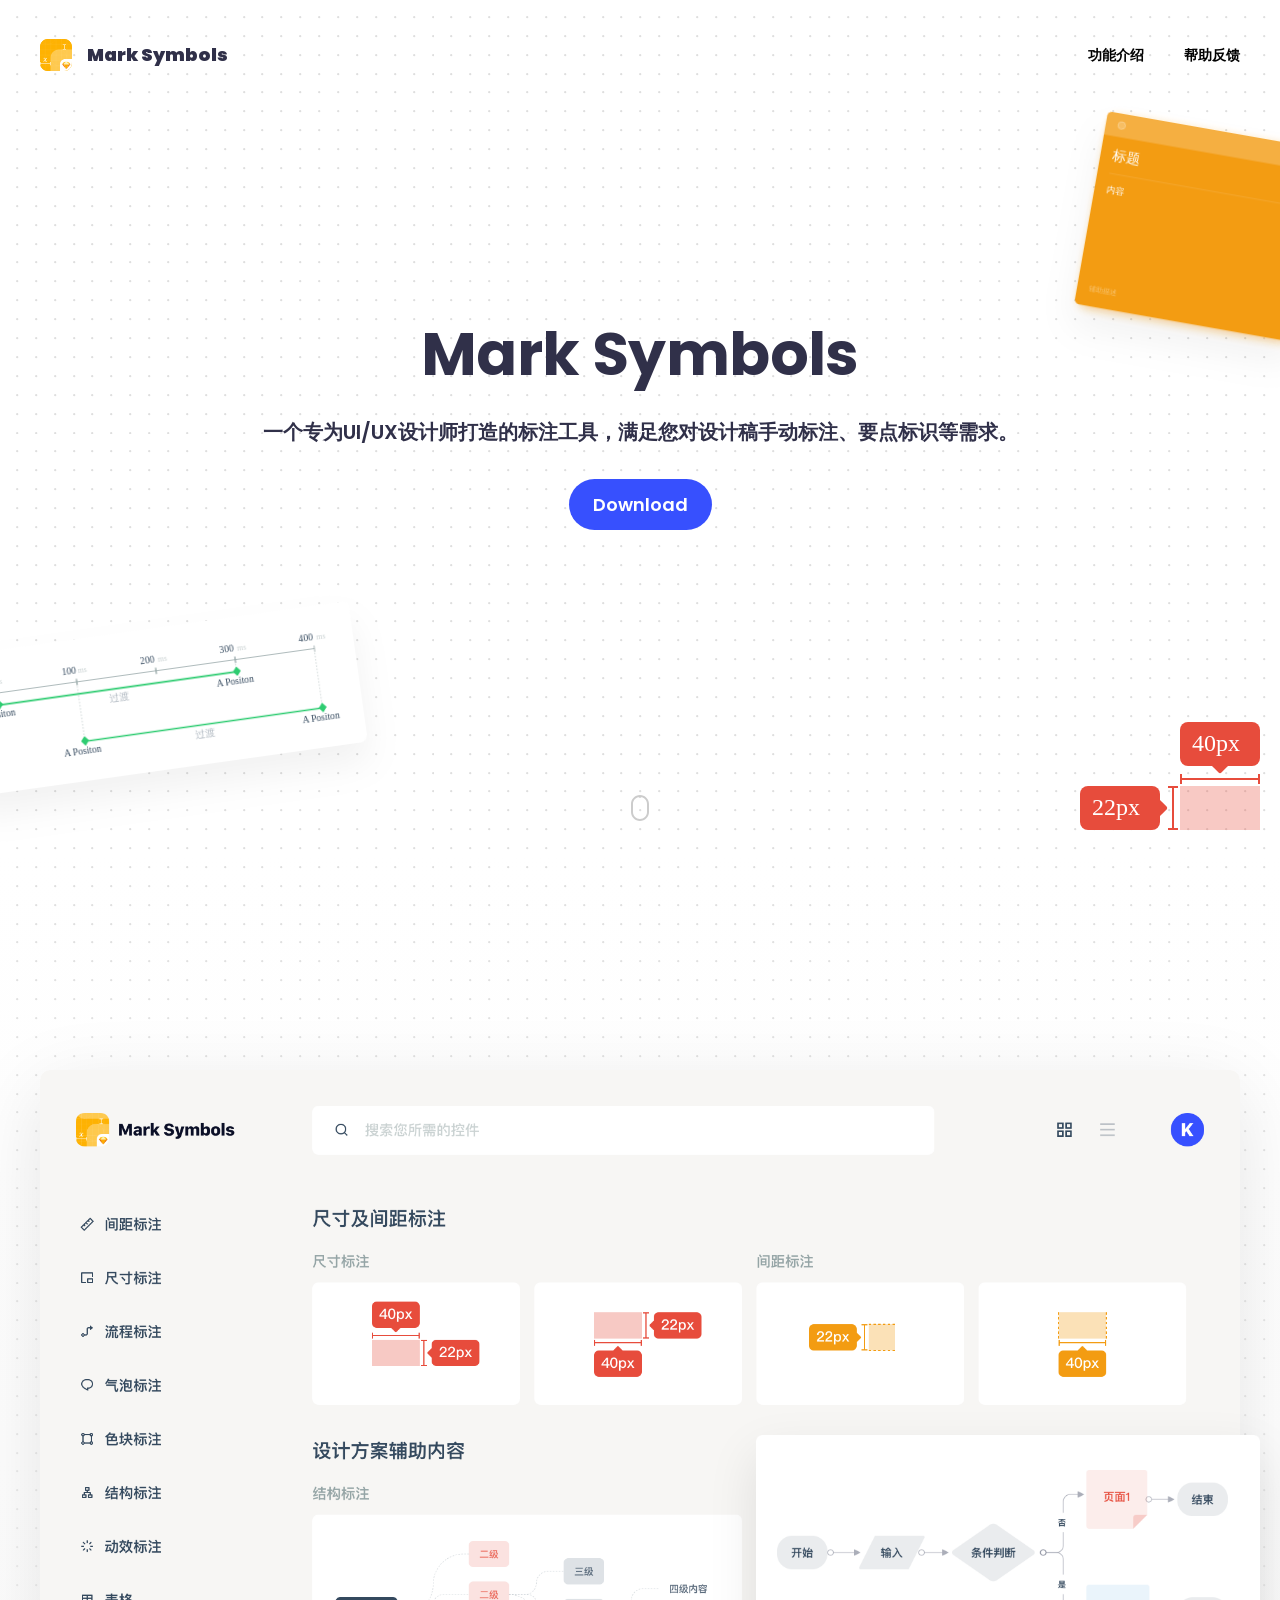
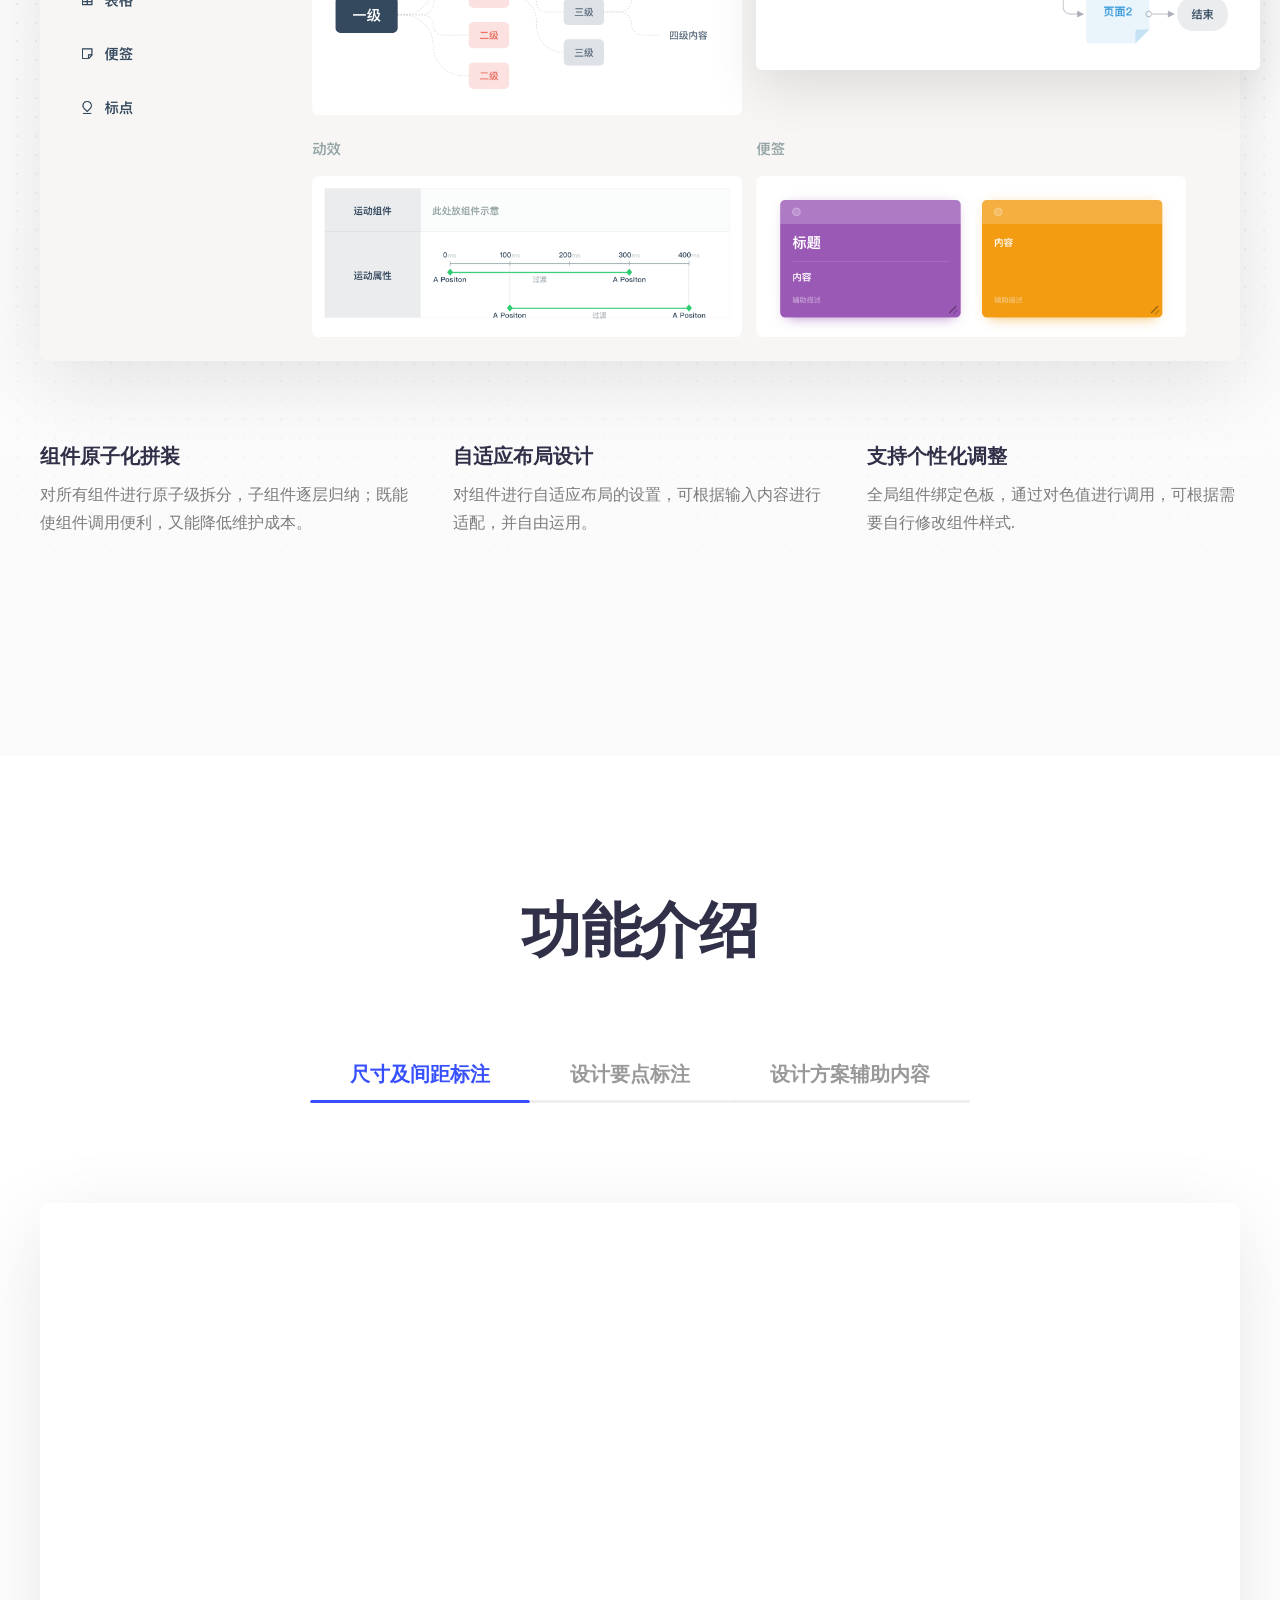
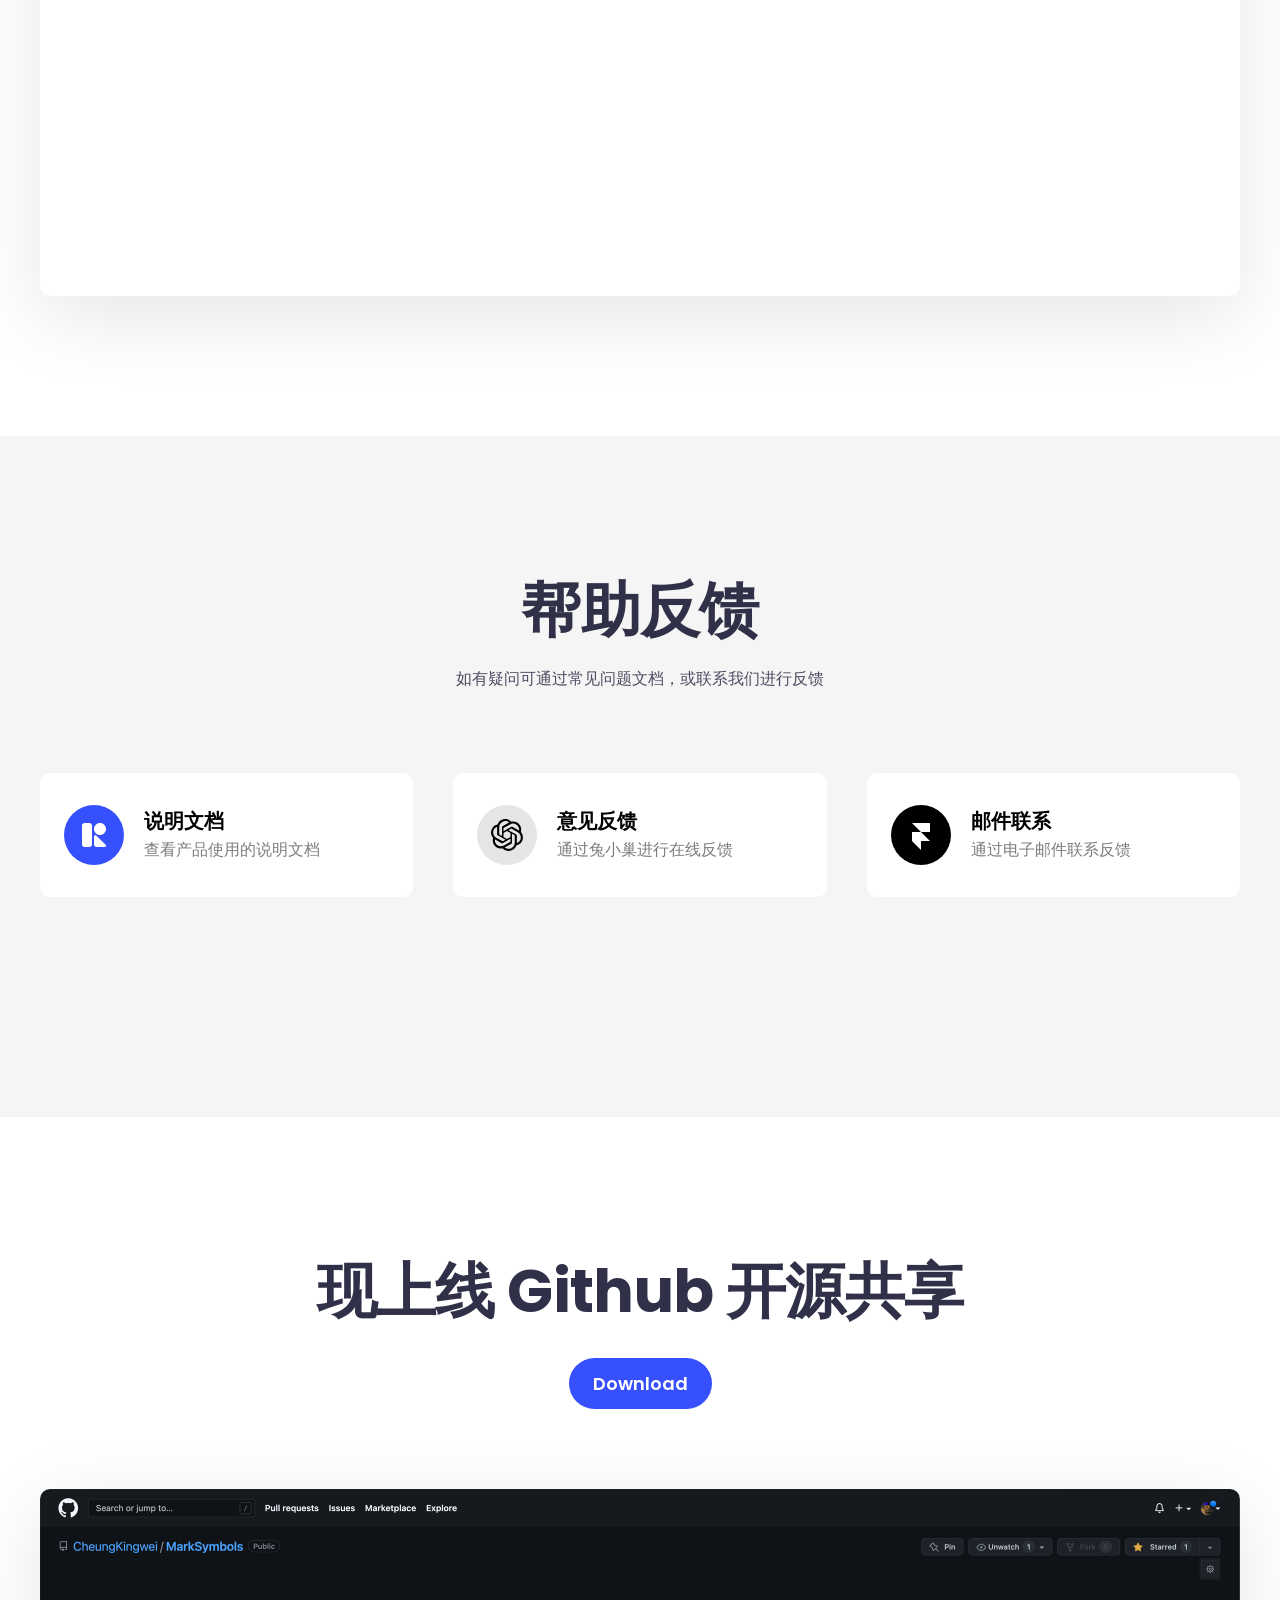
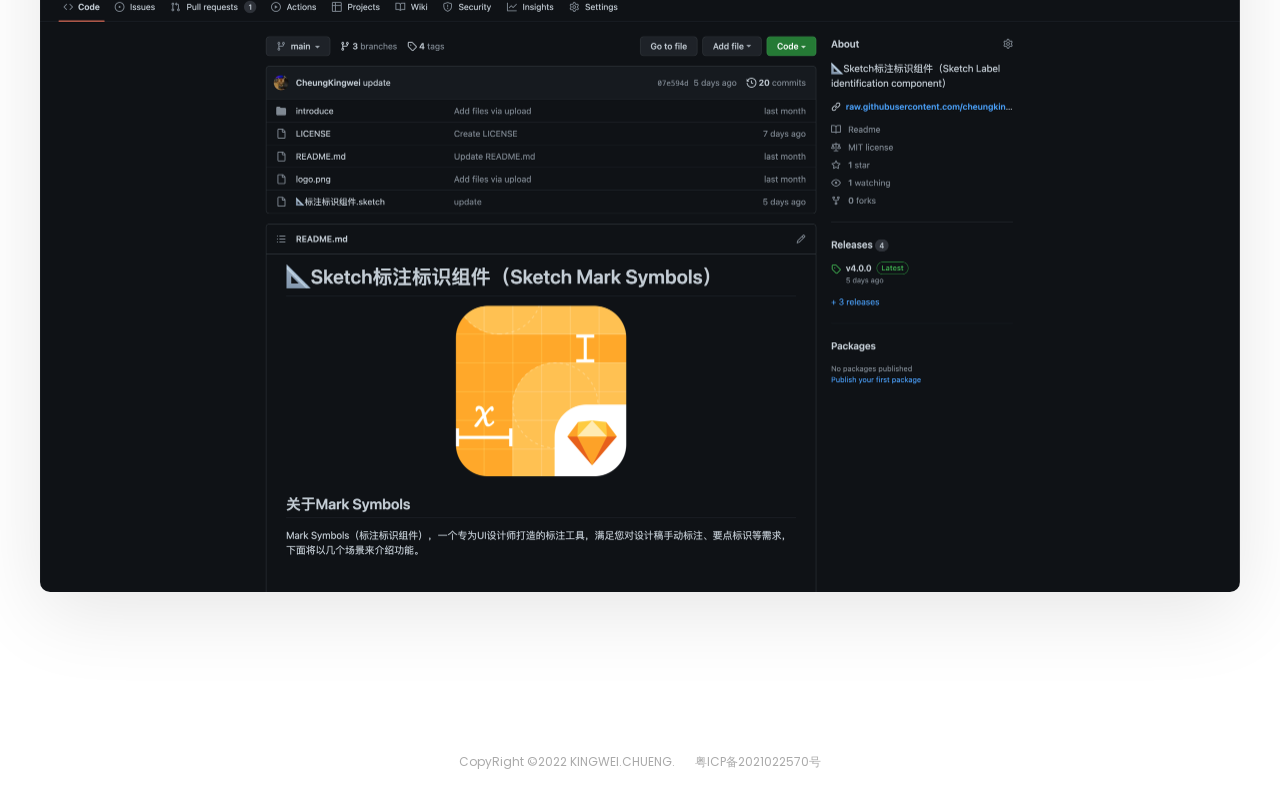
==== commit 9b46ffff: "update" ====
--- a/index.html
+++ b/index.html
@@ -166,7 +166,7 @@
                         </div>
                         <div class="Hero_cursor__QOxjm animate_animateInUp__jXBQp animate_delay5__FPRzW">
                             <div style="transform:none">
-                                <picture class="Image_picture__8Cny_ undefined"><img class="Image_image__aSzJD" src="img/icon-1.svg" alt=""></picture>
+                                <picture class="Image_picture__8Cny_ undefined"><img class="Image_image__aSzJD" src="img/icon-3.svg" alt=""></picture>
                             </div>
                         </div>
                         <div class="Hero_scrollIndicator__nkyoy animate_animateInUp__jXBQp animate_delay6__AEeqs"><svg xmlns="http://www.w3.org/2000/svg" width="18" height="26">
@@ -182,7 +182,7 @@
                 <div class="Hero_iconWrapper__DFF6G">
                     <div class="Hero_appIcon__qNQkp Hero_framer__pA_g_">
                         <div style="opacity:1;transform:translateY(80px) scale(0) rotate(-60deg) translateZ(1)">
-                            <picture class="Image_picture__8Cny_ undefined"><img class="Image_image__aSzJD" src="img/icon-1.svg" alt=""></picture>
+                            <picture class="Image_picture__8Cny_ undefined"><img class="Image_image__aSzJD" src="img/icon-2.svg" alt=""></picture>
                         </div>
                     </div>
                     <div class="Hero_appIcon__qNQkp Hero_blendle___zyH0">
@@ -259,7 +259,7 @@
                                                     <div class="tabs_tab-link-accent-border cc-purple"></div>
                                                 </div>
                                                 <div class="tabs_tab-link-black-text cc-purple">
-                                                    <h4>设计方案要点标注</h4>
+                                                    <h4>设计要点标注</h4>
                                                 </div>
                                             </div>
                                         </div>
@@ -286,10 +286,7 @@
                                     <div class="section-1_tab-pane-wrapper">
                                         <div id="w-node-e80f3ddb-432e-79a2-11db-9507593f307d-cf183f2b" class="section-1-tabs_content-wrapper">
                                             <div class="tabs_content-video w-embed"><video class="tabs-video lozad" width="100%" height="100%" playsinline="true" autoplay="true" loop="true" muted="true">
-                                                    <source src="media/superlist_Section_1_Video_1_bi5b4s.webm"
-                                                        type="video/webm">
-                                                    <source src="media/superlist_Section_1_Video_1_bi5b4s.mp4"
-                                                        type="video/mp4">
+                                                    <source src="media/1.mp4" type="video/mp4">
                                                 </video></div>
                                         </div>
                                     </div>
@@ -298,9 +295,7 @@
                                     <div class="section-1_tab-pane-wrapper">
                                         <div id="w-node-e80f3ddb-432e-79a2-11db-9507593f307d-cf183f2b" class="section-1-tabs_content-wrapper">
                                             <div class="tabs_content-video w-embed"><video class="tabs-video lozad" width="100%" height="100%" playsinline="true" autoplay="true" loop="true" muted="true">
-                                                    <source src="media/Assign_To_-_Screen_kdpv6x.webm"
-                                                        type="video/webm">
-                                                    <source src="media/Assign_To_-_Screen_kdpv6x.mp4" type="video/mp4">
+                                                    <source src="media/2.mp4" type="video/mp4">
                                                 </video></div>
                                         </div>
                                     </div>
@@ -308,11 +303,9 @@
                                 <div role="listitem" class="swiper-slide w-dyn-item">
                                     <div class="section-1_tab-pane-wrapper">
                                         <div id="w-node-e80f3ddb-432e-79a2-11db-9507593f307d-cf183f2b" class="section-1-tabs_content-wrapper">
-                                            <div class="tabs_content-video w-embed"><video class="tabs-video lozad" width="100%" height="100%" playsinline="true" autoplay="true" loop="true" muted="true">
-                                                    <source src="media/Superlist_Section_1_Video_3_ljqnwp.webm"
-                                                        type="video/webm">
-                                                    <source src="media/Superlist_Section_1_Video_3_ljqnwp.mp4"
-                                                        type="video/mp4">
+                                            <div class="tabs_content-video w-embed">
+                                                <video class="tabs-video lozad" width="100%" height="100%" playsinline="true" autoplay="true" loop="true" muted="true">
+                                                    <source src="media/3.mp4" type="video/mp4">
                                                 </video></div>
                                         </div>
                                     </div>
--- a/css/style-1.css
+++ b/css/style-1.css
@@ -164,6 +164,9 @@
     h1 a:hover svg {
         transform: scale(.9) translateX(0)
     }
+    h4 {
+        font-size: 18px;
+    }
 }
 
 @media screen and (max-width:924px) {
@@ -196,6 +199,9 @@
     }
     h2 {
         font-size: 36px
+    }
+    h4 {
+        font-size: 16px;
     }
 }
 
--- a/css/style-2.css
+++ b/css/style-2.css
@@ -45,7 +45,7 @@
 
 @media screen and (max-width:1280px) {
     .Content_content__enY_u {
-        margin: 40px 40px
+        margin: 0px 40px
     }
 }
 
@@ -135,7 +135,7 @@
 @media screen and (max-width:1023px) {
     .Grid_grid__tdbxd {
         grid-template-columns: 1fr;
-        grid-gap: 30px
+        grid-gap: 40px
     }
     .Grid_grid__tdbxd .Grid_right__YOxK5 {
         grid-area: 1/1/span 1/span 1
@@ -310,8 +310,8 @@
 
 .Navigation_list__7f_cF li {
     transition: opacity .2s ease;
-    margin-left: 10px;
-    font-size: 15px
+    margin-left: 40px;
+    font-size: 15px;
 }
 
 .Navigation_list__7f_cF li a {
@@ -344,7 +344,7 @@
 
 .Navigation_list__7f_cF li a.Navigation_textLink__z5fWv {
     width: auto;
-    padding: 0 10px;
+    /* padding: 0 10px; */
     font-size: 14px;
     line-height: 1;
     font-weight: 600
@@ -366,6 +366,9 @@
 @media screen and (max-width:374px) {
     .Navigation_hideMobile__qXjVt {
         display: none
+    }
+    .Navigation_list__7f_cF li {
+        margin-left: 20px;
     }
 }
 
@@ -475,7 +478,7 @@
     bottom: 40px;
     z-index: 300;
     max-width: 240px;
-    filter: drop-shadow(0 20px 17px rgba(254, 178, 2, .3));
+    /* filter: drop-shadow(0 20px 17px rgba(254, 178, 2, .3)); */
 }
 
 .Hero_iconWrapper__DFF6G {
@@ -493,7 +496,7 @@
 .Hero_appIcon__qNQkp {
     position: absolute;
     z-index: 0;
-    filter: drop-shadow(0 20px 17px rgba(254, 178, 2, .3))
+    filter: drop-shadow(0 20px 17px rgba(0, 0, 0, .05))
 }
 
 .Hero_appIcon__qNQkp.Hero_framer__pA_g_ {
@@ -507,7 +510,7 @@
     left: -40px;
     bottom: 80px;
     transform: rotate(-8deg);
-    max-width: 240px;
+    max-width: 400px;
 }
 
 @media screen and (max-width:1280px) {
@@ -528,6 +531,9 @@
     .Hero_cursor__QOxjm {
         bottom: 50px
     }
+    .Grid_grid__tdbxd {
+        margin: 40px auto;
+    }
 }
 
 @media screen and (max-width:599px) {
@@ -543,15 +549,17 @@
         height: calc(100% + 90px)
     }
     .Hero_appIcon__qNQkp {
-        filter: drop-shadow(0 15px 14px rgba(0, 57, 133, .3))
+        filter: drop-shadow(0 15px 14px rgba(0, 0, 0, .05))
     }
     .Hero_appIcon__qNQkp.Hero_framer__pA_g_ {
-        right: -30px;
-        top: -30px
+        right: -40px;
+        top: 80px;
+        width: 40%;
     }
     .Hero_appIcon__qNQkp.Hero_blendle___zyH0 {
         left: 0;
-        bottom: 60px
+        /* bottom: 60px; */
+        width: 40%;
     }
 }
 
@@ -1129,13 +1137,14 @@
 .Previously_visual__7dzOz .Previously_artboardWrapper__2rI2m {
     position: absolute;
     z-index: 2;
-    top: 113px;
-    left: 50%;
+    top: 285px;
+    right: -20px;
+    left: 72.5%;
     margin-left: -156px
 }
 
 .Previously_visual__7dzOz .Previously_artboard__r1xG_ {
-    border-radius: 20px;
+    border-radius: 5px;
     overflow: hidden;
     box-shadow: 0 20px 50px rgba(0, 0, 0, .1)
 }
@@ -1153,11 +1162,11 @@
         margin: 80px 40px
     }
     .Previously_visual__7dzOz .Previously_artboardWrapper__2rI2m {
-        top: 84px;
+        top: 32%;
         margin-left: -12vw
     }
     .Previously_visual__7dzOz .Previously_artboard__r1xG_ {
-        width: 24vw
+        /* width: 24vw */
     }
 }
 
@@ -1169,10 +1178,10 @@
         margin: 60px auto
     }
     .Previously_visual__7dzOz .Previously_artboardWrapper__2rI2m {
-        top: 70px
+        top: 30%
     }
     .Previously_visual__7dzOz .Previously_artboard__r1xG_ {
-        border-radius: 12px
+        /* border-radius: 12px */
     }
 }
 
@@ -1182,7 +1191,7 @@
         width: calc(100% - 40px)
     }
     .Previously_visual__7dzOz .Previously_artboardWrapper__2rI2m {
-        top: 8vw
+        top: 22%
     }
 }
 
@@ -1194,10 +1203,10 @@
         margin: 40px auto
     }
     .Previously_visual__7dzOz .Previously_artboardWrapper__2rI2m {
-        top: 4vw
+        top: 6%
     }
     .Previously_visual__7dzOz .Previously_artboard__r1xG_ {
-        border-radius: 8px
+        /* border-radius: 8px */
     }
 }
 
@@ -1266,7 +1275,7 @@
         padding: 80px 0
     }
     .Timeline_list__NDwKL {
-        padding-top: 30px
+        /* padding-top: 30px */
     }
 }
 
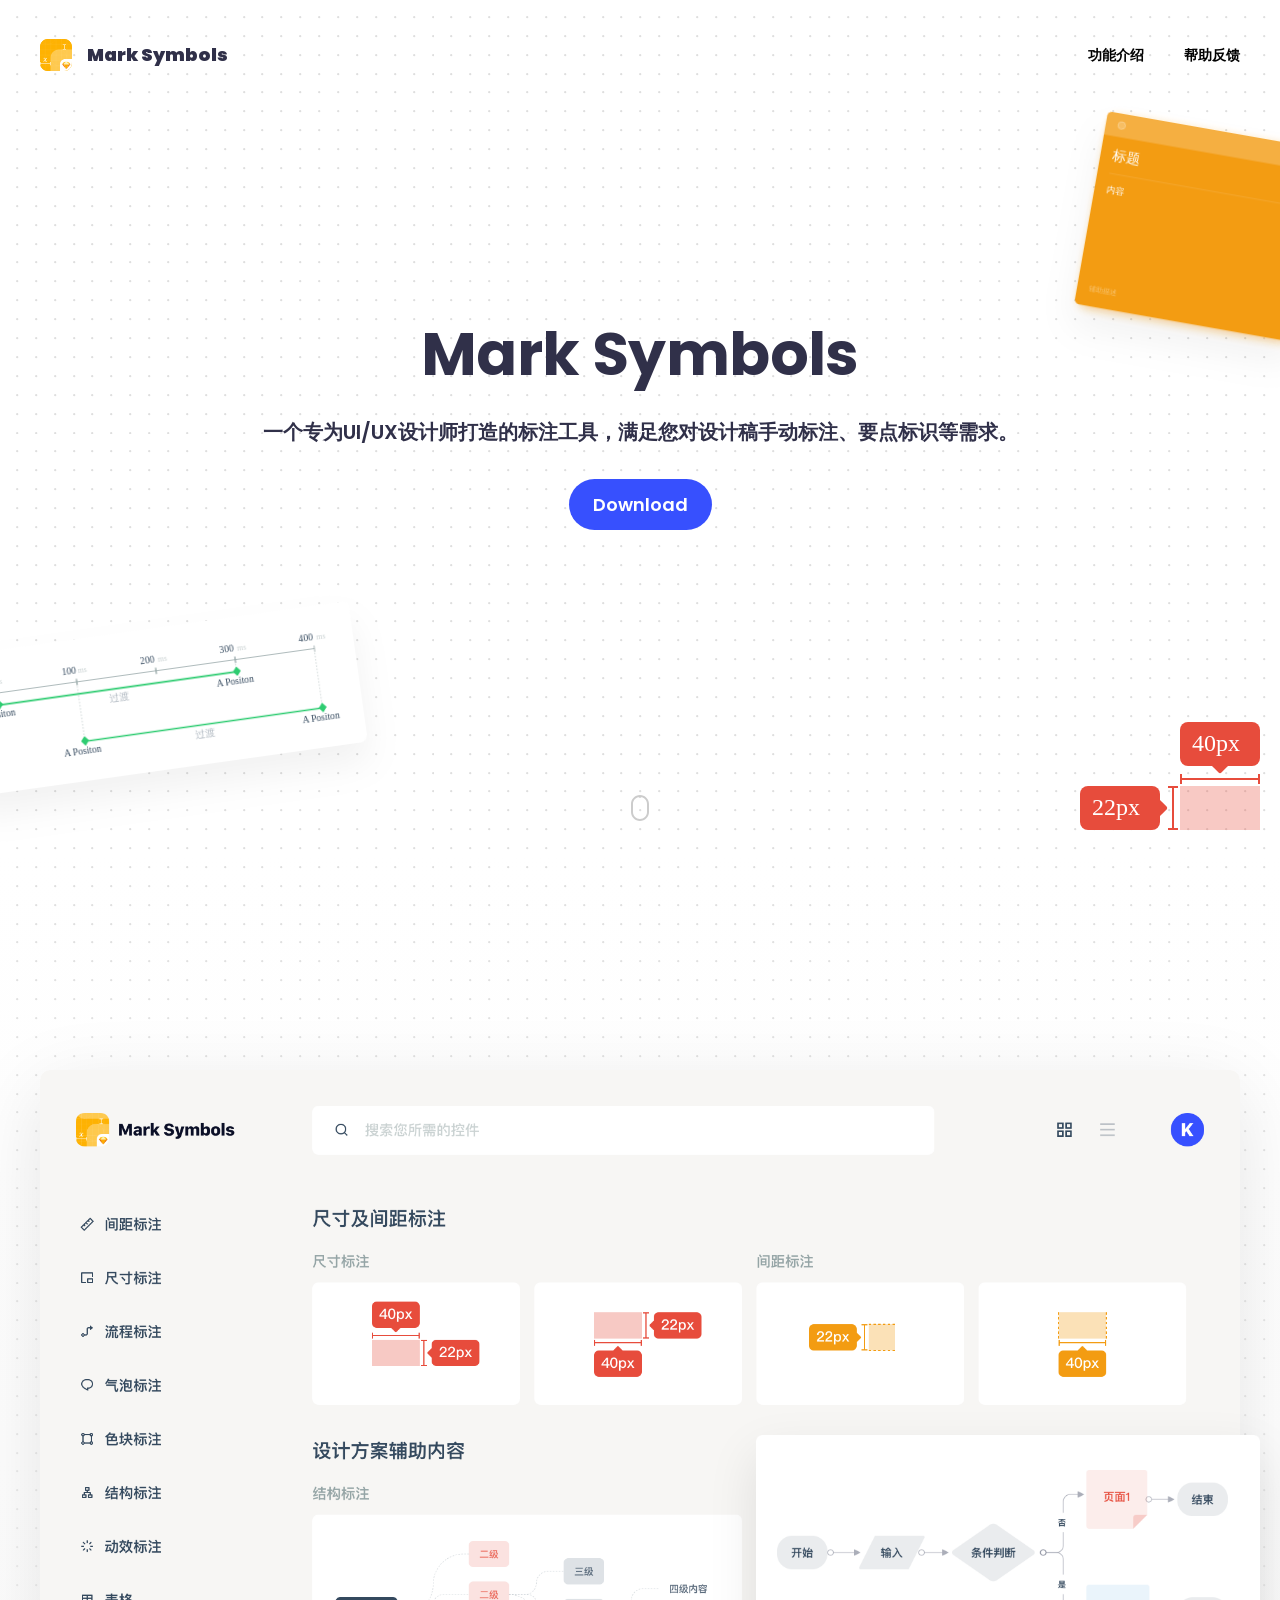
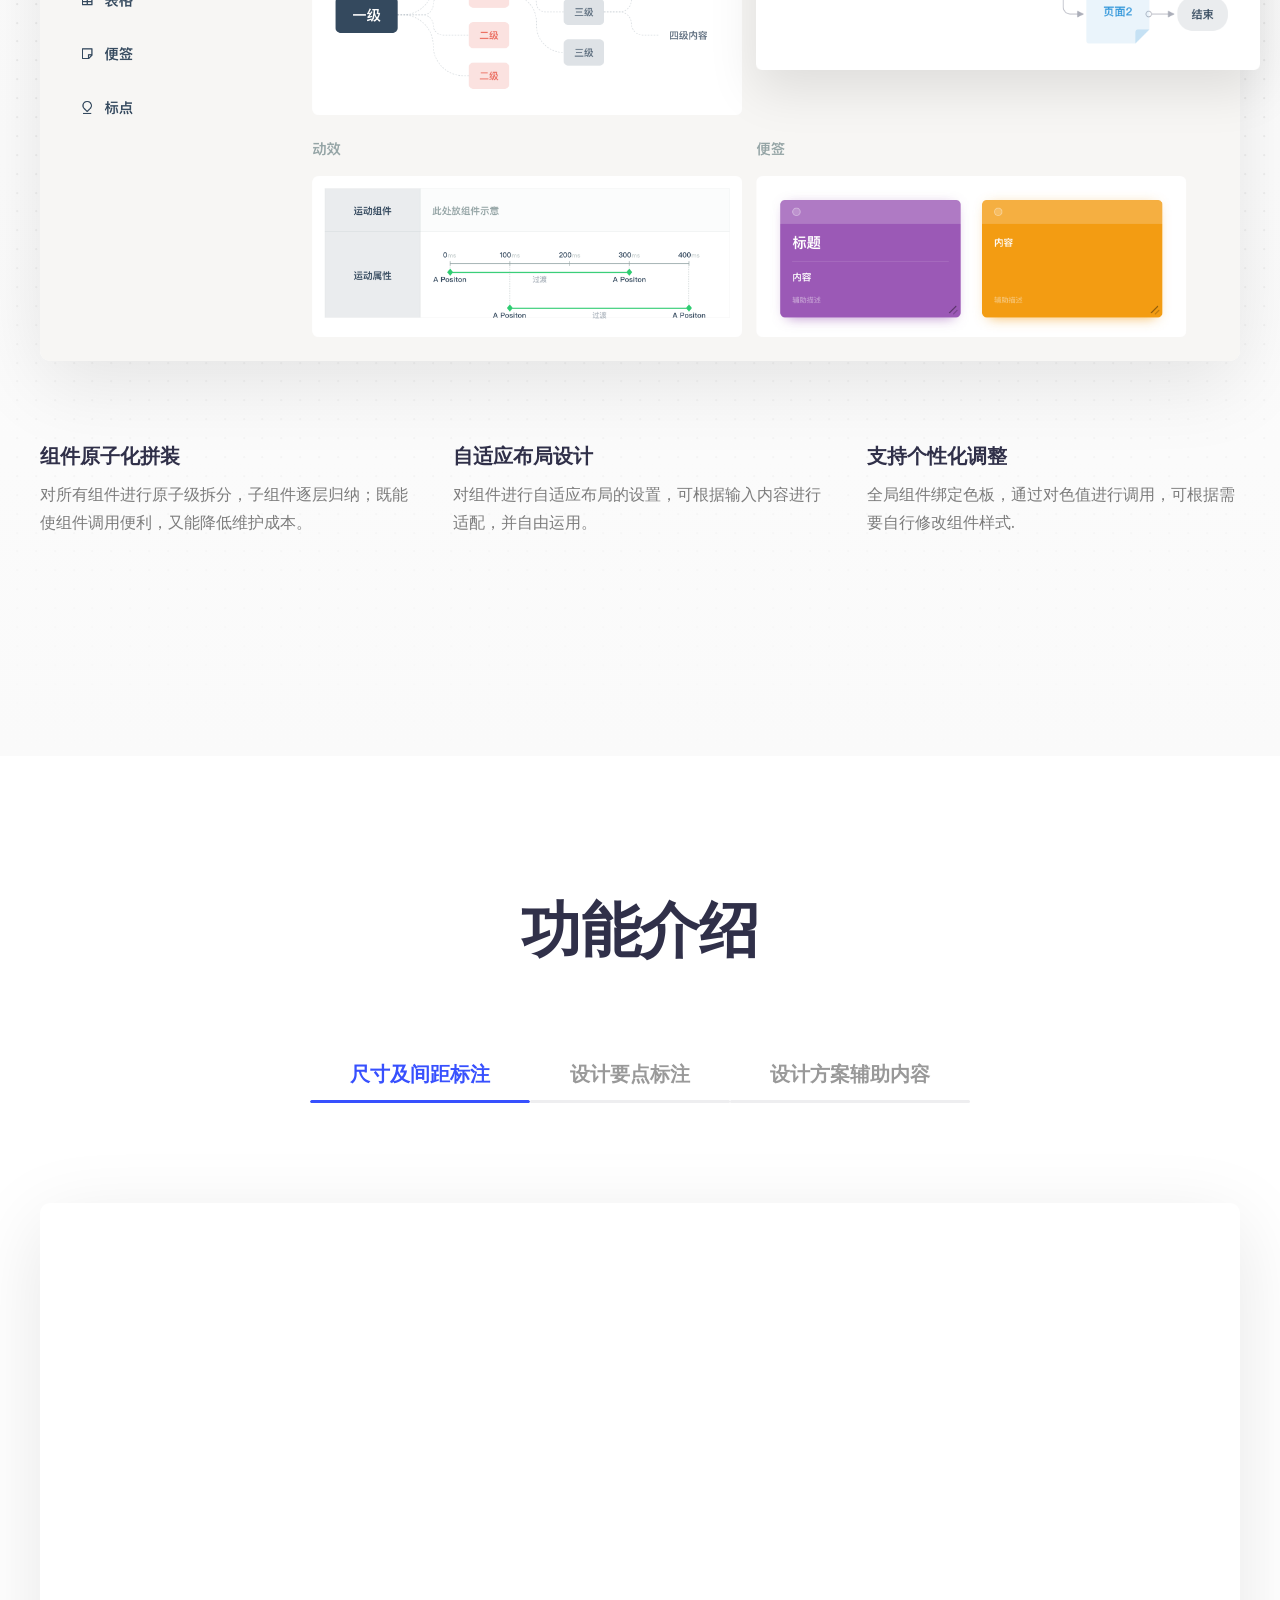
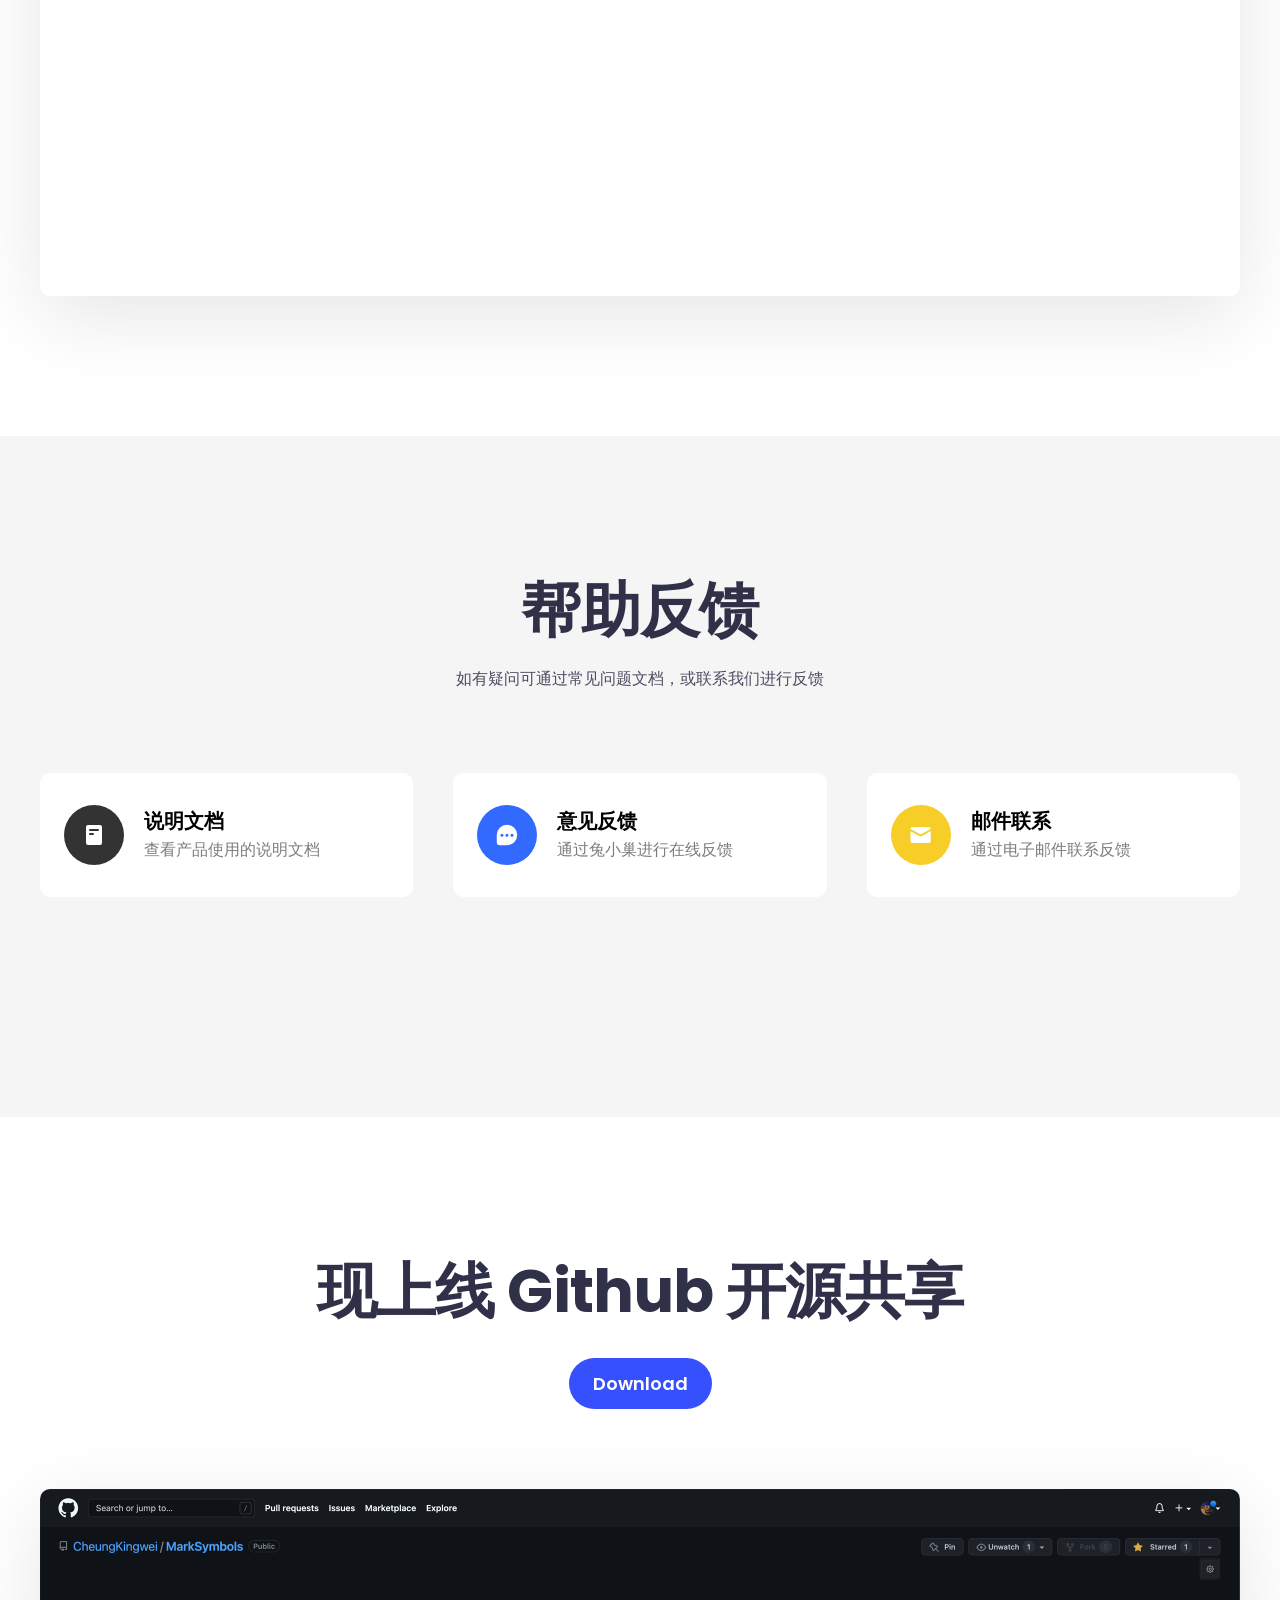
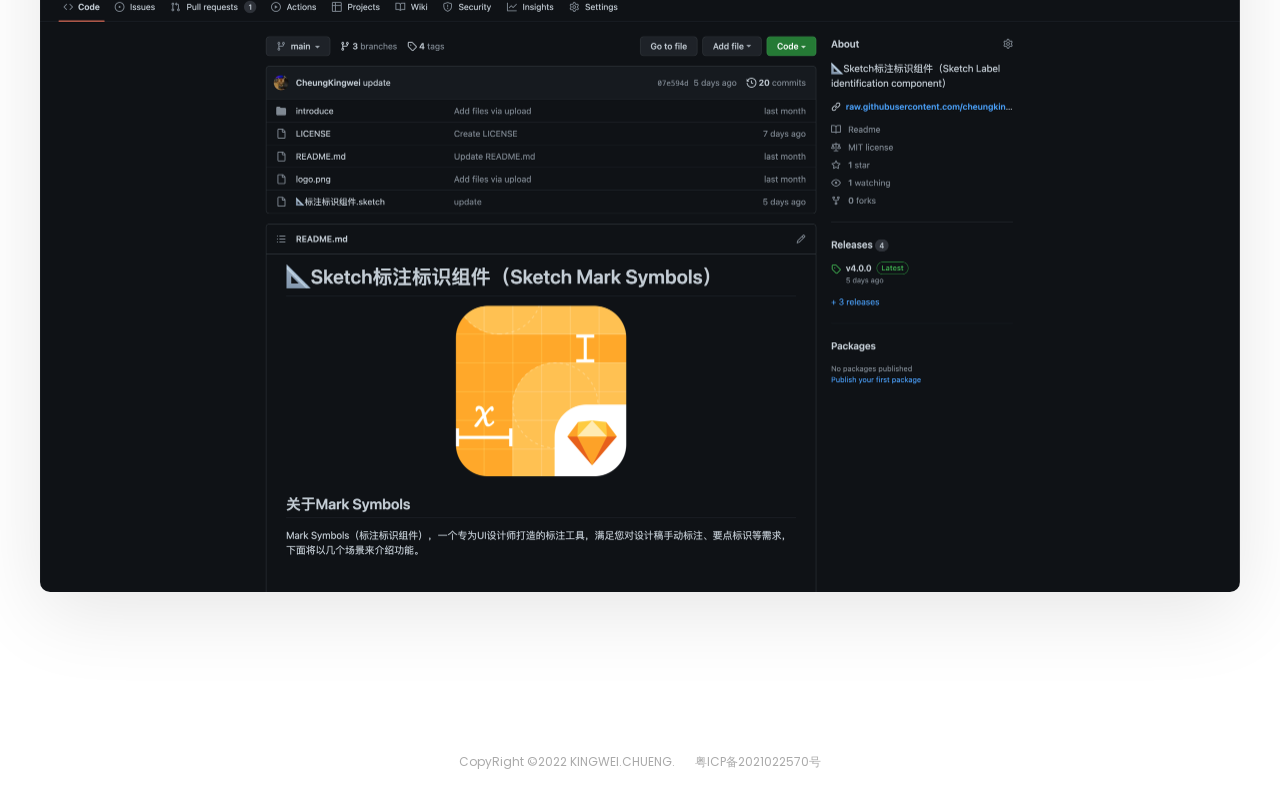
==== commit 70428abd: "update" ====
--- a/index.html
+++ b/index.html
@@ -325,11 +325,8 @@
                     <div class="Grid_grid__tdbxd">
                         <div class="Timeline_list__NDwKL">
                             <a class="Timeline_listItem__EMaQL" href="#" target="_blank">
-                                <div class="Timeline_logo__Ew6MI" style="background:#3750fe"><svg xmlns="http://www.w3.org/2000/svg" width="56" height="56">
-                                    <path
-                                        d="M 16 18.571 C 16 17.151 17.151 16 18.571 16 L 23.429 16 C 24.849 16 26 17.151 26 18.571 L 26 37.429 C 26 38.849 24.849 40 23.429 40 L 18.571 40 C 17.151 40 16 38.849 16 37.429 Z M 34 16 C 37.314 16 40 18.686 40 22 C 40 25.314 37.314 28 34 28 C 30.686 28 28 25.314 28 22 C 28 18.686 30.686 16 34 16 Z M 28 29.526 C 28 28.392 29.362 27.813 30.178 28.6 L 39.707 37.789 C 40.54 38.592 39.971 40 38.814 40 L 30.571 40 C 29.151 40 28 38.849 28 37.429 Z"
-                                        fill="currentColor"></path>
-                                </svg></div>
+                                <div class="Timeline_logo__Ew6MI" style="background:#333333">
+                                    <svg t="1653200286189" class="icon" viewBox="0 0 1024 1024" version="1.1" xmlns="http://www.w3.org/2000/svg" p-id="7851" width="24" height="24"><path d="M768 85.333333a85.333333 85.333333 0 0 1 85.333333 85.333334v682.666666a85.333333 85.333333 0 0 1-85.333333 85.333334H256a85.333333 85.333333 0 0 1-85.333333-85.333334V170.666667a85.333333 85.333333 0 0 1 85.333333-85.333334h512z m-298.666667 341.333334H341.333333a42.666667 42.666667 0 0 0 0 85.333333h128a42.666667 42.666667 0 0 0 0-85.333333z m213.333334-170.666667H341.333333a42.666667 42.666667 0 1 0 0 85.333333h341.333334a42.666667 42.666667 0 0 0 0-85.333333z" p-id="7852" fill="#ffffff"></path></svg></div>
                                 <div>
                                     <h4>说明文档</h4>
                                     <p>查看产品使用的说明文档</p>
@@ -338,11 +335,7 @@
                         </div>
                         <div class="Timeline_list__NDwKL">
                             <a class="Timeline_listItem__EMaQL" href="https://support.qq.com/product/408708" target="_blank">
-                                <div class="Timeline_logo__Ew6MI" style="background:#e5e5e5"><svg xmlns="http://www.w3.org/2000/svg" width="56" height="56">
-                                    <path
-                                        d="M 23.696 34.365 C 23.726 34.377 23.76 34.374 23.787 34.357 L 26.509 32.808 L 18.646 28.332 C 18.317 28.147 18.115 27.802 18.117 27.428 L 18.117 19.857 C 15.911 20.661 14.375 22.65 14.175 24.962 C 13.975 27.274 15.147 29.492 17.183 30.653 Z M 24.487 21.184 L 24.487 24.286 L 32.35 19.805 C 32.676 19.616 33.081 19.616 33.407 19.805 L 39.851 23.477 C 39.91 23.511 39.995 23.56 40.042 23.59 C 40.441 21.302 39.464 18.993 37.535 17.666 C 35.606 16.338 33.074 16.231 31.037 17.391 L 24.525 21.101 C 24.498 21.121 24.484 21.154 24.487 21.187 Z M 24.487 29.963 L 27.989 31.959 L 31.49 29.963 L 31.49 25.976 L 27.989 23.98 L 24.487 25.976 Z M 31.49 34.752 L 31.49 31.653 L 23.628 36.134 C 23.301 36.323 22.896 36.323 22.569 36.134 L 16.126 32.463 C 16.067 32.429 15.983 32.38 15.935 32.35 C 15.536 34.637 16.513 36.946 18.442 38.274 C 20.371 39.602 22.903 39.709 24.94 38.549 L 31.452 34.839 C 31.478 34.819 31.492 34.788 31.49 34.756 Z M 20.285 27.572 L 23.008 29.124 L 23.008 20.162 C 23.005 19.788 23.208 19.442 23.537 19.258 L 29.98 15.586 C 30.039 15.552 30.126 15.503 30.174 15.479 C 28.367 13.994 25.852 13.675 23.723 14.66 C 21.593 15.645 20.232 17.756 20.231 20.077 L 20.231 27.503 C 20.237 27.533 20.257 27.559 20.285 27.572 Z M 42.843 34.505 C 41.695 36.497 39.732 37.903 37.458 38.363 C 36.37 41.692 33.227 43.945 29.683 43.936 C 27.362 43.952 25.147 42.978 23.606 41.264 C 20.141 41.999 16.592 40.439 14.828 37.405 C 13.655 35.428 13.402 33.047 14.135 30.873 C 11.759 28.278 11.354 24.465 13.133 21.44 C 14.282 19.449 16.244 18.043 18.518 17.582 C 19.606 14.253 22.749 11.999 26.293 12.008 C 28.615 11.994 30.83 12.969 32.371 14.684 C 35.836 13.948 39.385 15.508 41.149 18.543 C 42.322 20.52 42.574 22.901 41.841 25.075 C 44.216 27.67 44.621 31.481 42.843 34.505 Z M 35.692 28.371 L 32.97 26.819 L 32.97 35.781 C 32.972 36.155 32.77 36.5 32.441 36.685 L 25.998 40.357 C 25.938 40.391 25.852 40.44 25.803 40.463 C 27.61 41.949 30.125 42.269 32.254 41.284 C 34.384 40.299 35.744 38.187 35.745 35.866 L 35.745 28.444 C 35.74 28.413 35.721 28.385 35.692 28.371 Z M 38.793 25.288 L 32.28 21.578 C 32.25 21.565 32.216 21.568 32.189 21.586 L 29.47 23.137 L 37.331 27.619 C 37.66 27.803 37.862 28.149 37.86 28.522 L 37.86 36.086 C 40.065 35.282 41.602 33.292 41.801 30.98 C 42.001 28.667 40.829 26.449 38.793 25.288 Z"
-                                        fill="#000"></path>
-                                </svg></div>
+                                <div class="Timeline_logo__Ew6MI" style="background:#3269ff"><svg t="1653200603803" class="icon" viewBox="0 0 1024 1024" version="1.1" xmlns="http://www.w3.org/2000/svg" p-id="11863" width="32" height="32"><path d="M512.039385 184.418462a327.995077 327.995077 0 0 0-327.660308 327.483076v251.47077a76.425846 76.425846 0 0 0 76.386461 76.20923h251.273847a328.073846 328.073846 0 0 0 327.699692-327.68 328.034462 328.034462 0 0 0-327.699692-327.483076z m-159.684923 386.756923a48.462769 48.462769 0 0 1-34.087385-14.178462 47.773538 47.773538 0 0 1-13.981539-33.870769 47.990154 47.990154 0 0 1 48.068924-48.049231 48.226462 48.226462 0 0 1 48.029538 48.049231 48.226462 48.226462 0 0 1-48.068923 48.088615z m159.507692 0a47.872 47.872 0 0 1-33.851077-14.178462 47.694769 47.694769 0 0 1-13.981539-33.870769 47.990154 47.990154 0 0 1 48.029539-48.049231 48.068923 48.068923 0 0 1 47.852308 48.049231 48.108308 48.108308 0 0 1-48.108308 48.088615z m193.575384-13.981539a48.285538 48.285538 0 0 1-33.851076 13.981539 47.970462 47.970462 0 0 1-33.890462-14.178462 47.143385 47.143385 0 0 1-14.178462-33.870769 47.596308 47.596308 0 0 1 14.178462-34.067692 47.793231 47.793231 0 0 1 33.890462-13.981539 48.128 48.128 0 0 1 34.048 14.178462 47.497846 47.497846 0 0 1 13.981538 33.870769 47.675077 47.675077 0 0 1-14.237538 34.067692z" fill="#ffffff" p-id="11864"></path></svg></div>
                                 <div>
                                     <h4>意见反馈</h4>
                                     <p>通过兔小巢进行在线反馈</p>
@@ -351,11 +344,9 @@
                         </div>
                         <div class="Timeline_list__NDwKL">
                             <a class="Timeline_listItem__EMaQL" href="mailto:kingweicheung@qq.com" target="_blank">
-                                <div class="Timeline_logo__Ew6MI" style="background:#000"><svg xmlns="http://www.w3.org/2000/svg" width="56" height="56">
-                                    <path
-                                        d="M 19 16 L 37 16 L 37 25 L 28 25 Z M 19 25 L 28 25 L 37 34 L 28 34 L 28 43 L 19 34 Z"
-                                        fill="currentColor"></path>
-                                </svg></div>
+                                <div class="Timeline_logo__Ew6MI" style="background:#f7cd27">
+                                    <svg t="1653200182723" class="icon" viewBox="0 0 1024 1024" version="1.1" xmlns="http://www.w3.org/2000/svg" p-id="3061" width="24" height="24"><path d="M149.6 171.8h691.9c47.2 0 85.9 37.7 86.5 83.9L495.7 493 63.5 256c0.4-46.4 38.8-84.2 86.1-84.2z m-86.1 175l-0.4 419.6c0 46.7 38.9 84.9 86.5 84.9h691.9c47.6 0 86.5-38.2 86.5-84.9V346.6L505.9 572.8c-6.5 3.5-14.3 3.5-20.7 0l-421.7-226z" p-id="3062" fill="#ffffff"></path></svg>
+                                </div>
                                 <div>
                                     <h4>邮件联系</h4>
                                     <p>通过电子邮件联系反馈</p>
@@ -385,7 +376,7 @@
             <div class="Footer_footer__BcpJO">
                 <div class="Content_content__enY_u">
                     <div class="Footer_list__ztgur">
-                        <div>CopyRight ©2022 <a href="https://kingwei.ltd/" target="_blank">KINGWEI.CHUENG.</a></div>
+                        <div>CopyRight ©2022 KINGWEI.CHUENG.</div>
                         <a href="https://beian.miit.gov.cn/#/Integrated/index" target="_blank">粤ICP备2021022570号</a>
                     </div>
                 </div>
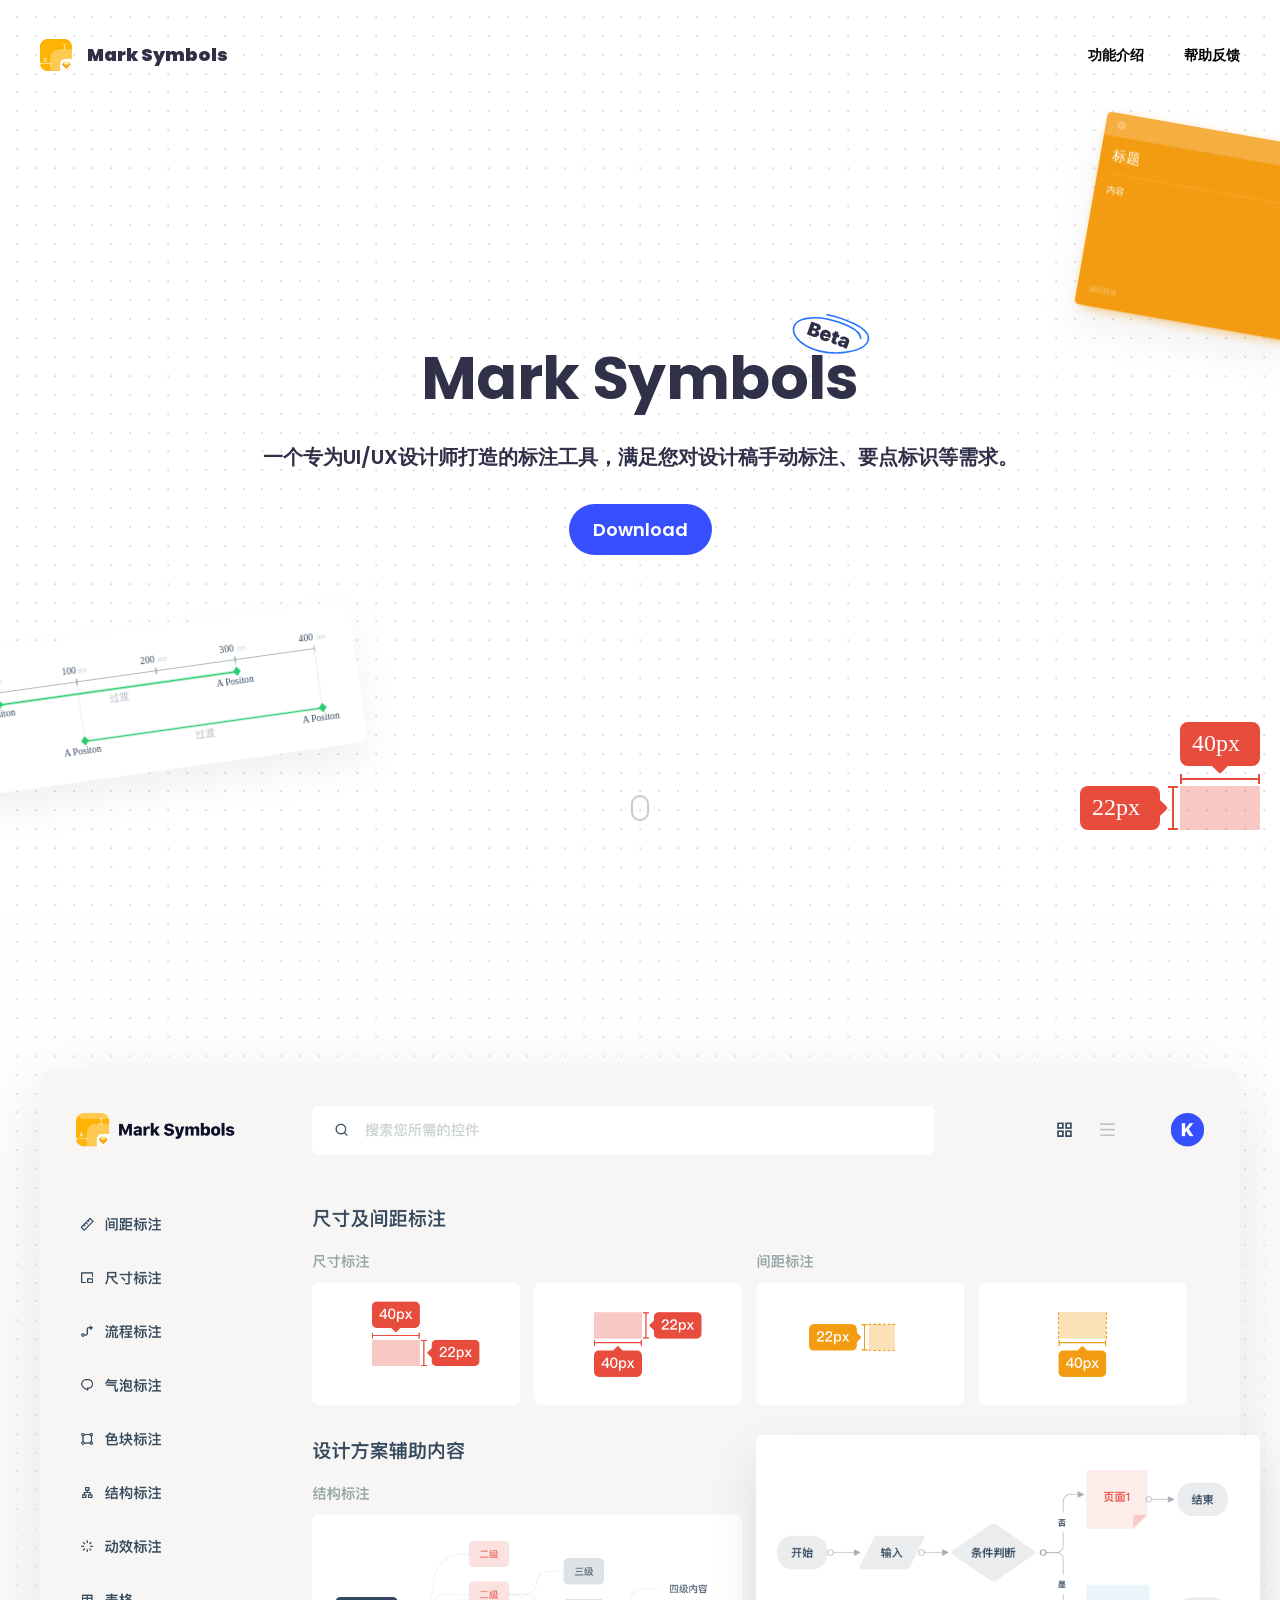
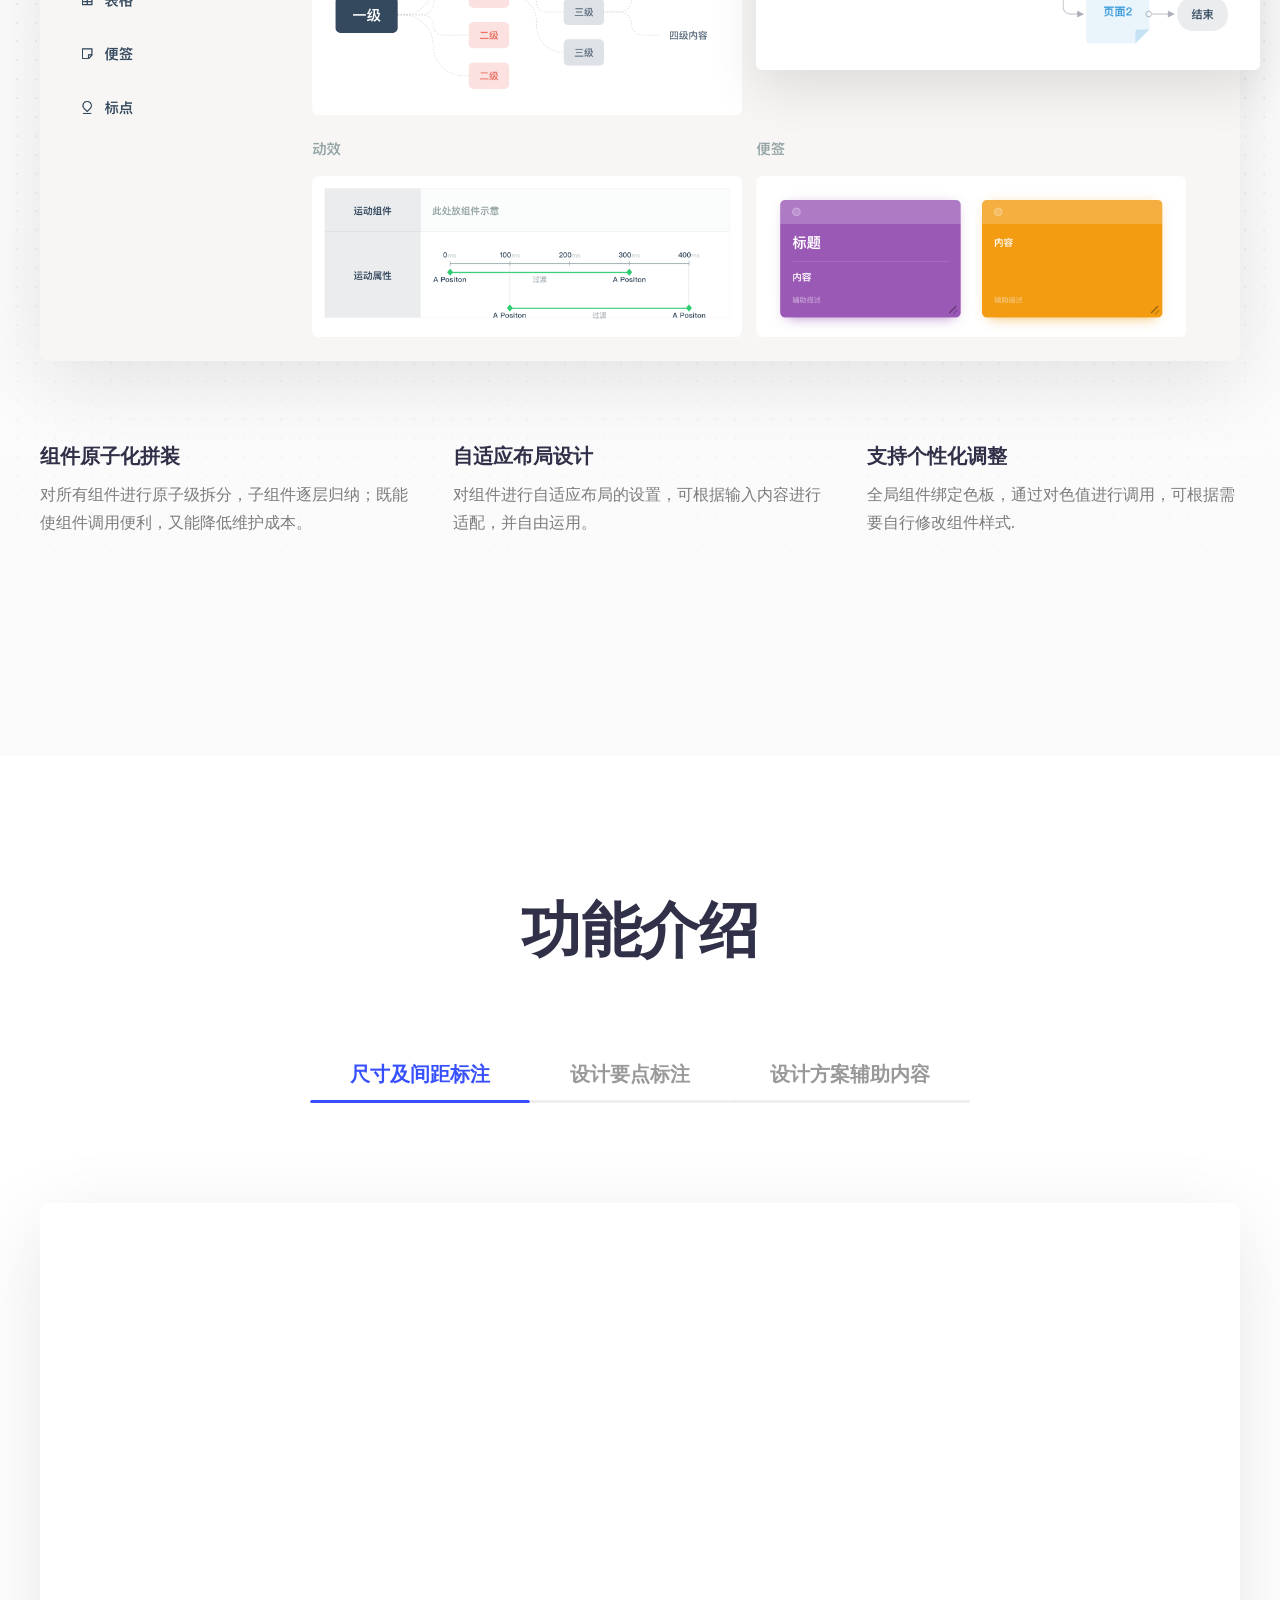
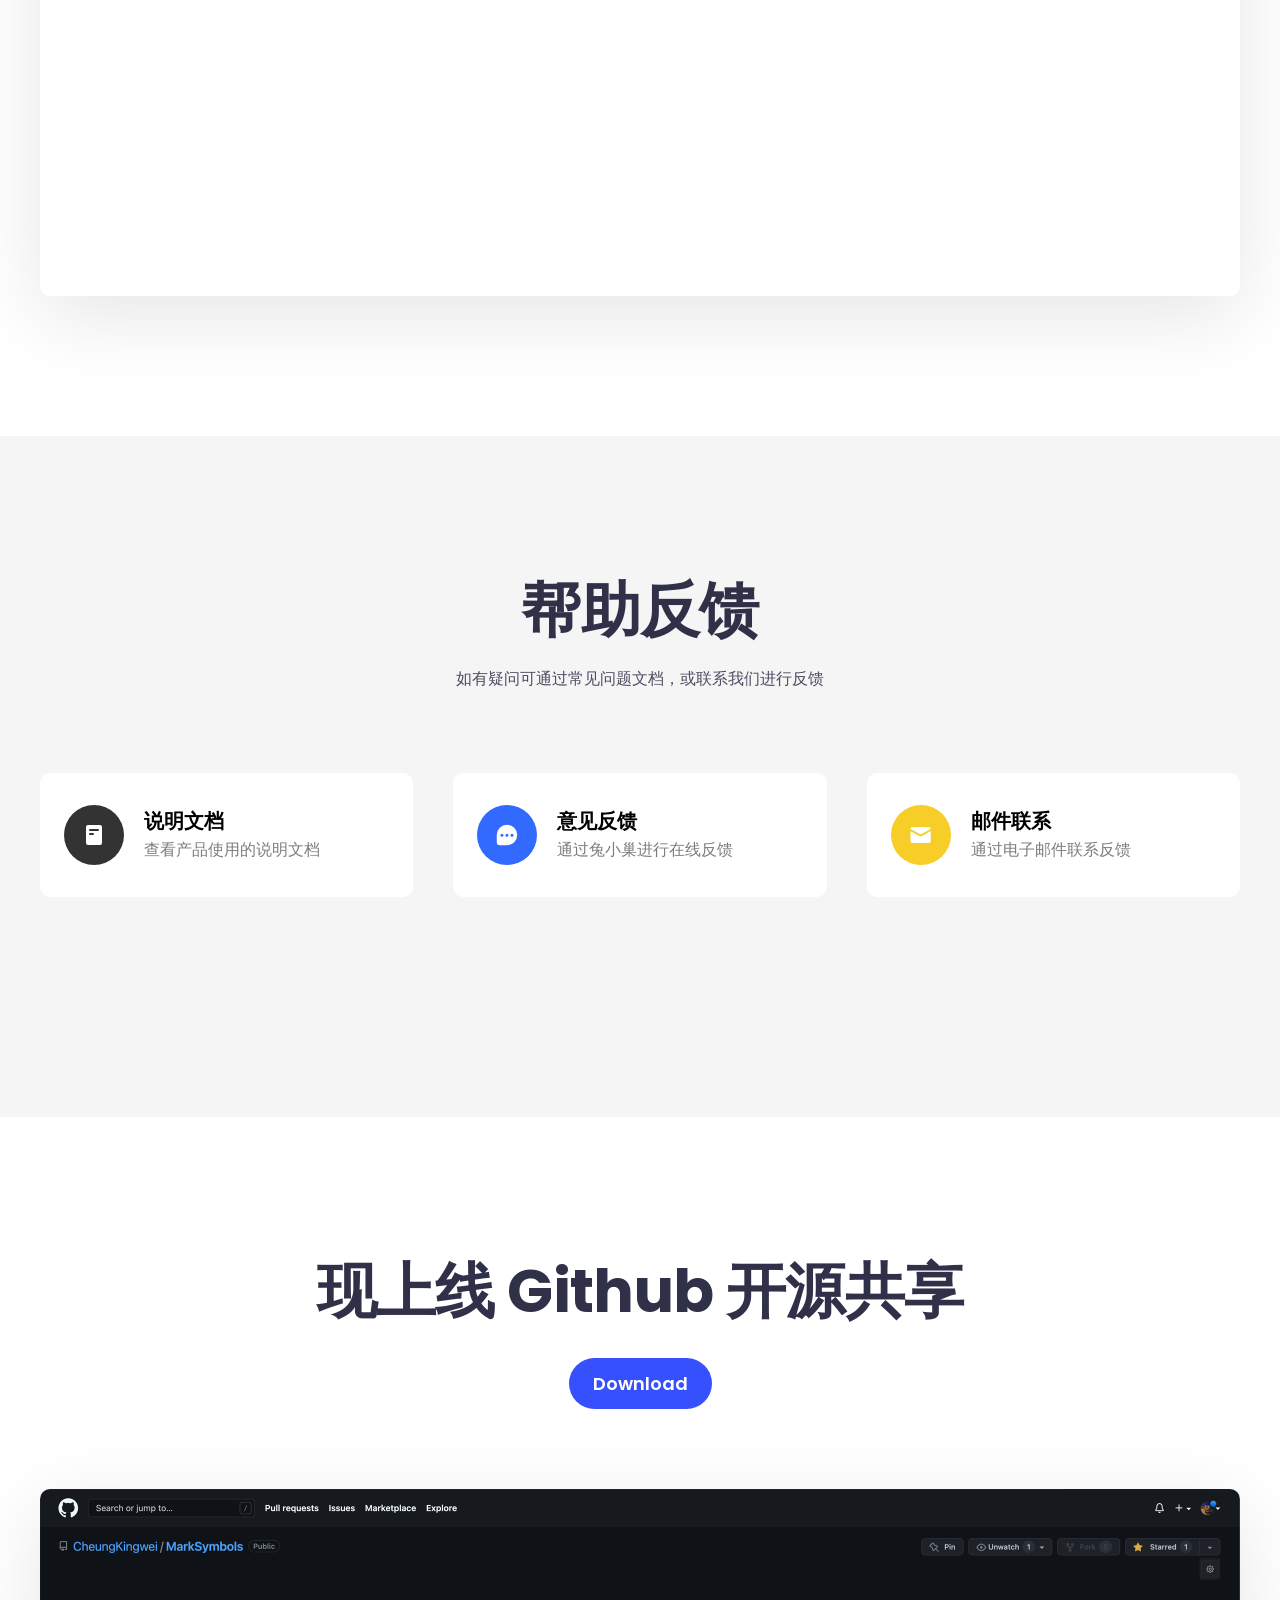
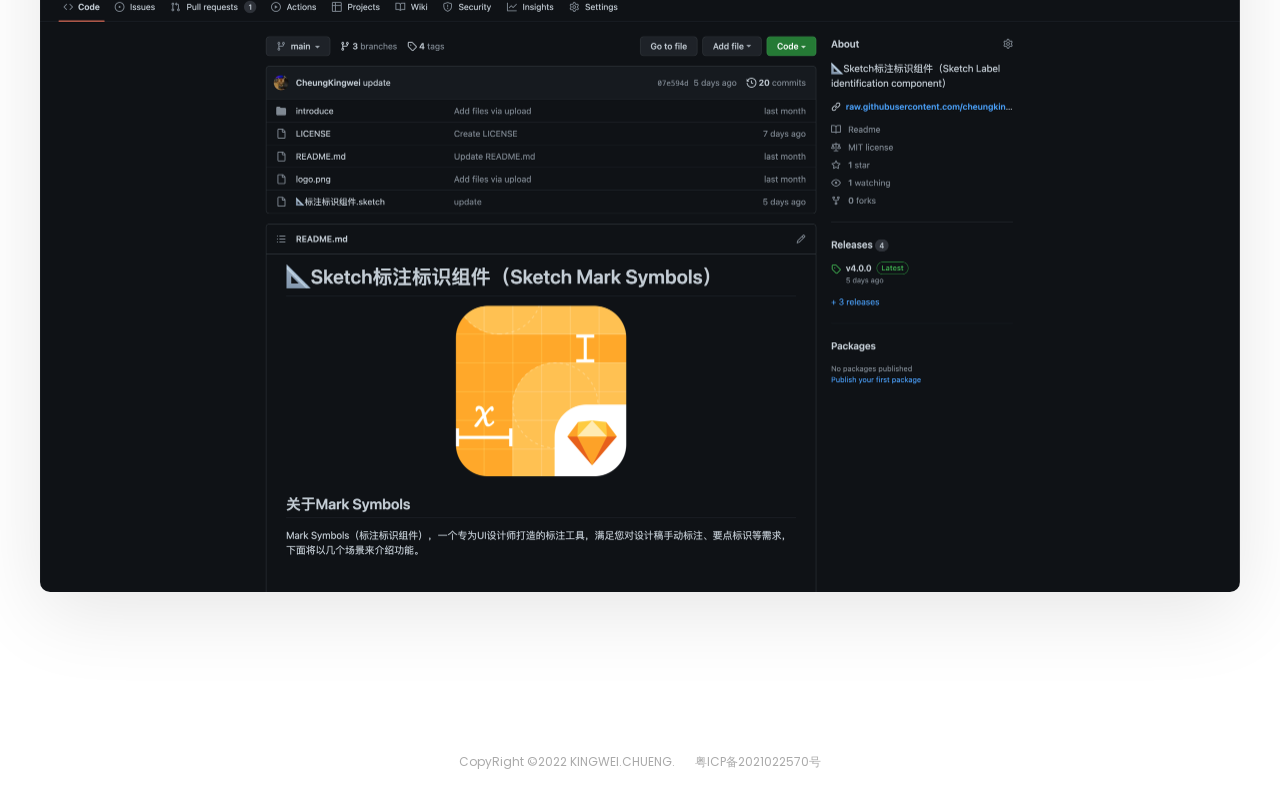
==== commit d4e38c0f: "update" ====
--- a/index.html
+++ b/index.html
@@ -160,9 +160,23 @@
                             </ul>
                         </nav>
                         <div class="Hero_title__3tyiB animate_animateInUp__jXBQp animate_delay4__HEdmN">
-                            <h1>Mark Symbols</h1><br>
+                            <svg width="85px" height="40px" viewBox="0 0 95 50" version="1.1" xmlns="http://www.w3.org/2000/svg" style="right: -190px;top: 20px;position: relative;transform: rotate(20deg);">
+                                <g id="控件" stroke="none" stroke-width="1" fill="none" fill-rule="evenodd">
+                                    <g id="编组-4" transform="translate(1.000000, 1.000000)">
+                                        <path d="M33.7925502,1.62910809 C50.4362546,-1.04620996 91.0729254,-2.29003785 92.9193896,13.2624688 C94.7658538,28.8149754 64.5021235,44.5237671 42.0840778,47.4166667 C19.666032,50.3095663 0.571208123,42.1268506 0.0109471395,29.8601439 C-0.549313844,17.5934371 20.5159563,8.73255408 35.508759,6.68496934 C50.5015617,4.63738459 79.6775958,3.58878538 83.3945433,15.2678018" id="路径" stroke="#2572FF" stroke-width="2" stroke-linecap="round"></path>
+                                        <g id="Beta" transform="translate(18.393513, 16.369281)" fill="#303049" fill-opacity="1" fill-rule="nonzero">
+                                            <path d="M8.58984375,16.9101562 C12.2109375,16.9101562 14.5546875,14.953125 14.5546875,11.9882812 C14.5546875,9.75 12.6445312,8.02734375 10.359375,7.96875 L10.359375,7.875 C12.3164062,7.62890625 13.7929688,6.1640625 13.7929688,4.21875 C13.7929688,1.58203125 11.765625,0 8.30859375,0 L0,0 L0,16.9101562 L8.58984375,16.9101562 Z M4.96875,3.41015625 L6.9609375,3.41015625 C8.21484375,3.41015625 8.96484375,4.04296875 8.96484375,5.0859375 C8.96484375,6.10546875 8.16796875,6.7734375 6.890625,6.7734375 L4.96875,6.7734375 L4.96875,3.41015625 Z M4.96875,13.5 L4.96875,9.62109375 L7.125,9.62109375 C8.61328125,9.62109375 9.50390625,10.3242188 9.50390625,11.53125 C9.50390625,12.8085938 8.625,13.5 7.08984375,13.5 L4.96875,13.5 Z" id="形状"></path>
+                                            <path d="M22.4179688,6.7265625 C23.6015625,6.7265625 24.4335938,7.51171875 24.515625,8.73046875 L20.3203125,8.73046875 C20.4140625,7.55859375 21.28125,6.7265625 22.4179688,6.7265625 Z M24.65625,12.65625 C24.3632812,13.453125 23.5546875,13.9335938 22.546875,13.9335938 C21.1992188,13.9335938 20.25,12.984375 20.25,11.6484375 L20.25,11.34375 L29.0039062,11.34375 L29.0039062,10.0429688 C29.0039062,6.01171875 26.3789062,3.41015625 22.3242188,3.41015625 C18.1992188,3.41015625 15.609375,6.09375 15.609375,10.3945312 C15.609375,14.671875 18.1757812,17.2382812 22.4765625,17.2382812 C26.0625,17.2382812 28.5351562,15.4804688 28.9453125,12.65625 L24.65625,12.65625 Z" id="形状"></path>
+                                            <path d="M31.6875,0.84375 L31.6875,3.73828125 L29.9414062,3.73828125 L29.9414062,7.23046875 L31.6875,7.23046875 L31.6875,13.2421875 C31.6875,15.84375 33.140625,16.9101562 36.8203125,16.9101562 C37.734375,16.9101562 38.3554688,16.828125 38.8125,16.734375 L38.8125,13.3945312 C38.53125,13.4414062 38.34375,13.453125 37.9804688,13.453125 C36.9726562,13.453125 36.4921875,13.0195312 36.4921875,12.1875 L36.4921875,7.23046875 L38.8125,7.23046875 L38.8125,3.73828125 L36.4921875,3.73828125 L36.4921875,0.84375 L31.6875,0.84375 Z" id="路径"></path>
+                                            <path d="M46.1835938,13.875 C45.2929688,13.875 44.6953125,13.4414062 44.6953125,12.7148438 C44.6953125,12.046875 45.234375,11.6015625 46.1953125,11.53125 L48.3164062,11.3789062 L48.3164062,12.2460938 C48.3164062,13.2421875 47.296875,13.875 46.1835938,13.875 Z M44.4023438,17.0976562 C45.9375,17.0976562 47.53125,16.4179688 48.2226562,15.1289062 L48.3164062,15.1289062 L48.3164062,16.9101562 L53.0039062,16.9101562 L53.0039062,7.8984375 C53.0039062,5.2265625 50.578125,3.41015625 46.9453125,3.41015625 C43.1367188,3.41015625 40.7578125,5.19140625 40.640625,7.98046875 L44.9296875,7.98046875 C45.0117188,7.30078125 45.6679688,6.73828125 46.6875,6.73828125 C47.6367188,6.73828125 48.3164062,7.23046875 48.3164062,8.1328125 L48.3164062,8.80078125 L45.4101562,8.9765625 C41.8945312,9.1875 39.9609375,10.5585938 39.9609375,13.078125 C39.9609375,15.4570312 41.9882812,17.0976562 44.4023438,17.0976562 Z" id="形状"></path>
+                                        </g>
+                                    </g>
+                                </g>
+                            </svg>
+                            <h1>Mark Symbols</h1>
+                            <br>
                             <h4 class="sub-heading">一个专为UI/UX设计师打造的标注工具，满足您对设计稿手动标注、要点标识等需求。</h4>
-                            <button href="https://github.com/CheungKingwei/MarkSymbols" style="margin-top: 2rem;">Download</button>
+                            <button><a href="https://github.com/CheungKingwei/MarkSymbols" target="_blank">Download</a></button>
                         </div>
                         <div class="Hero_cursor__QOxjm animate_animateInUp__jXBQp animate_delay5__FPRzW">
                             <div style="transform:none">
@@ -361,7 +375,7 @@
                 <div class="Content_content__enY_u">
                     <div class="Icons_title__jHmZB">
                         <h1>现上线 Github 开源共享</h1>
-                        <button href="https://github.com/CheungKingwei/MarkSymbols" style="margin-top: 2rem;">Download</button>
+                        <button><a href="https://github.com/CheungKingwei/MarkSymbols" target="_blank">Download</a></button>
                     </div>
                 </div>
                 <div class="Previously_visual__7dzOz" style="margin-bottom: 0px;">
--- a/css/style-2.css
+++ b/css/style-2.css
@@ -441,6 +441,15 @@
     padding: 12px 24px;
     font-size: 18px;
     font-weight: 600;
+    margin-top: 2rem;
+}
+
+button a {
+    color: #ffffff !important;
+}
+
+button a:hover {
+    opacity: 1 !important;
 }
 
 button:hover {
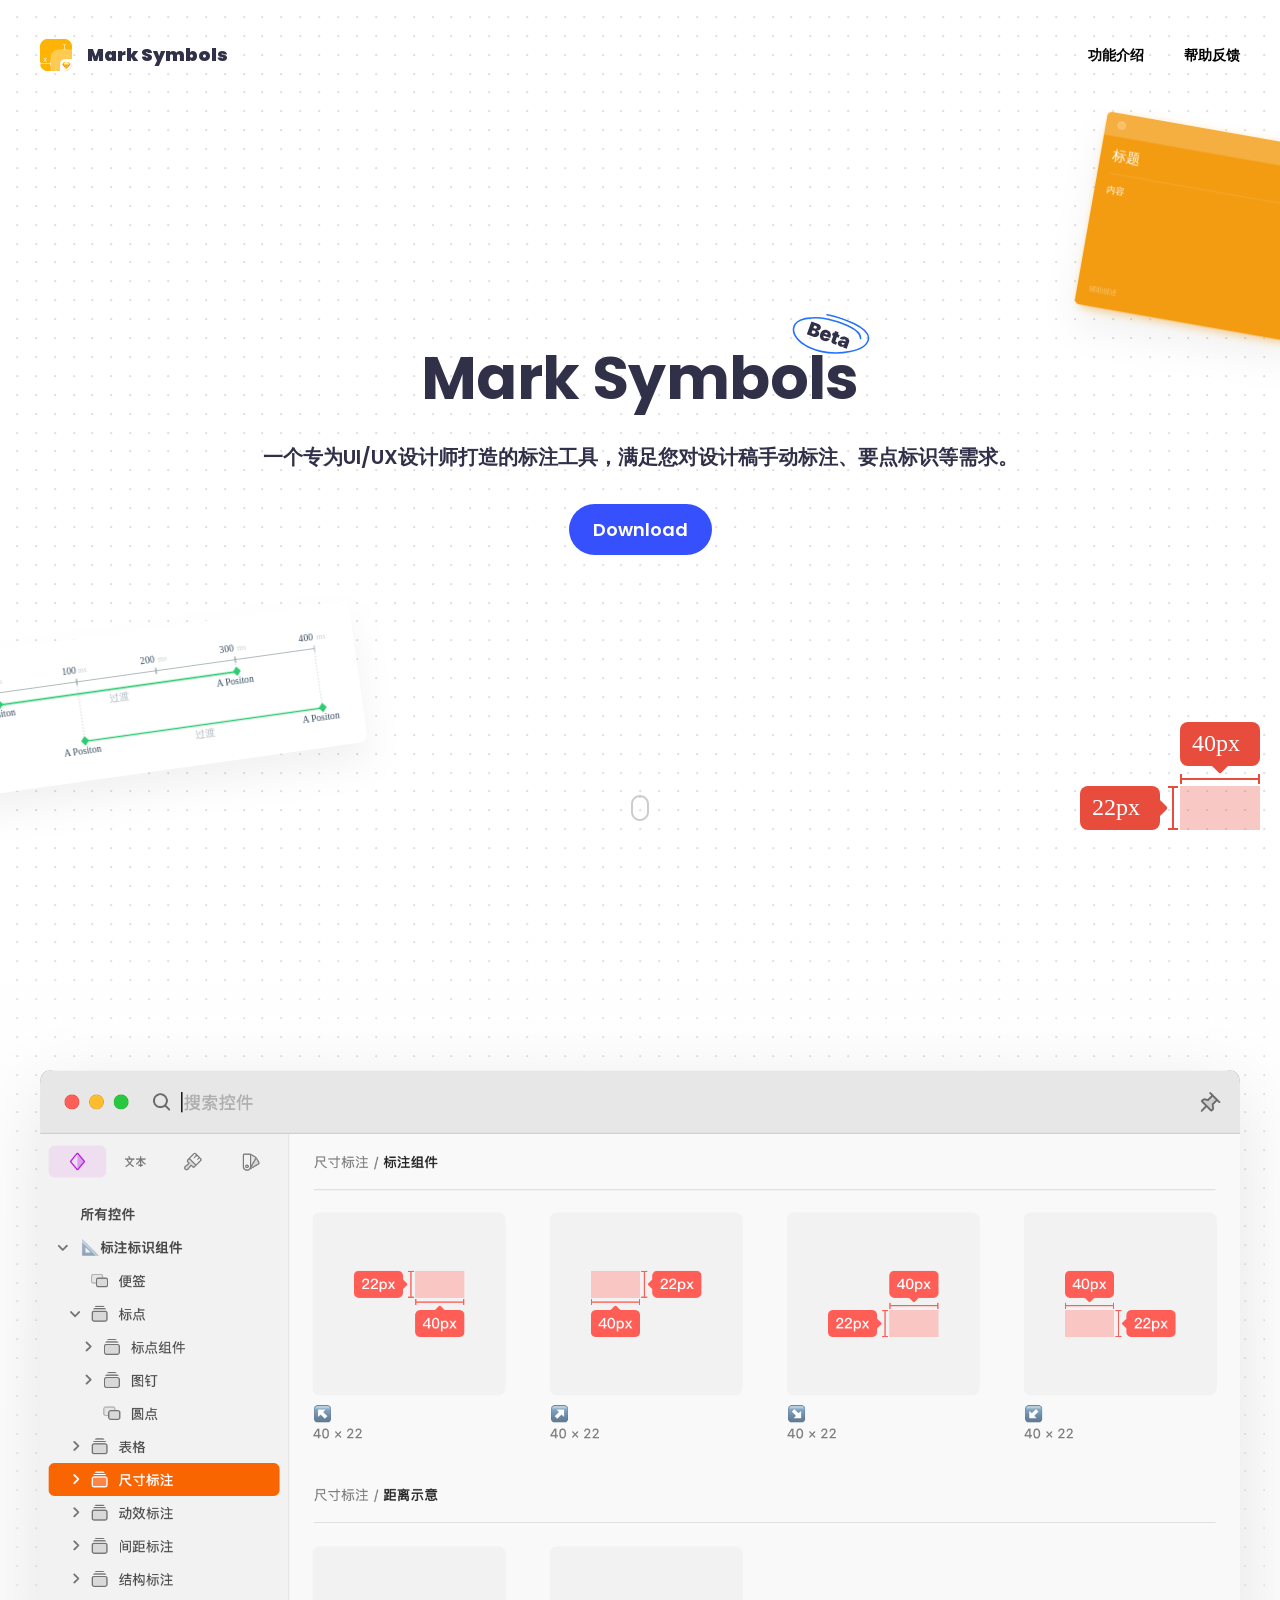
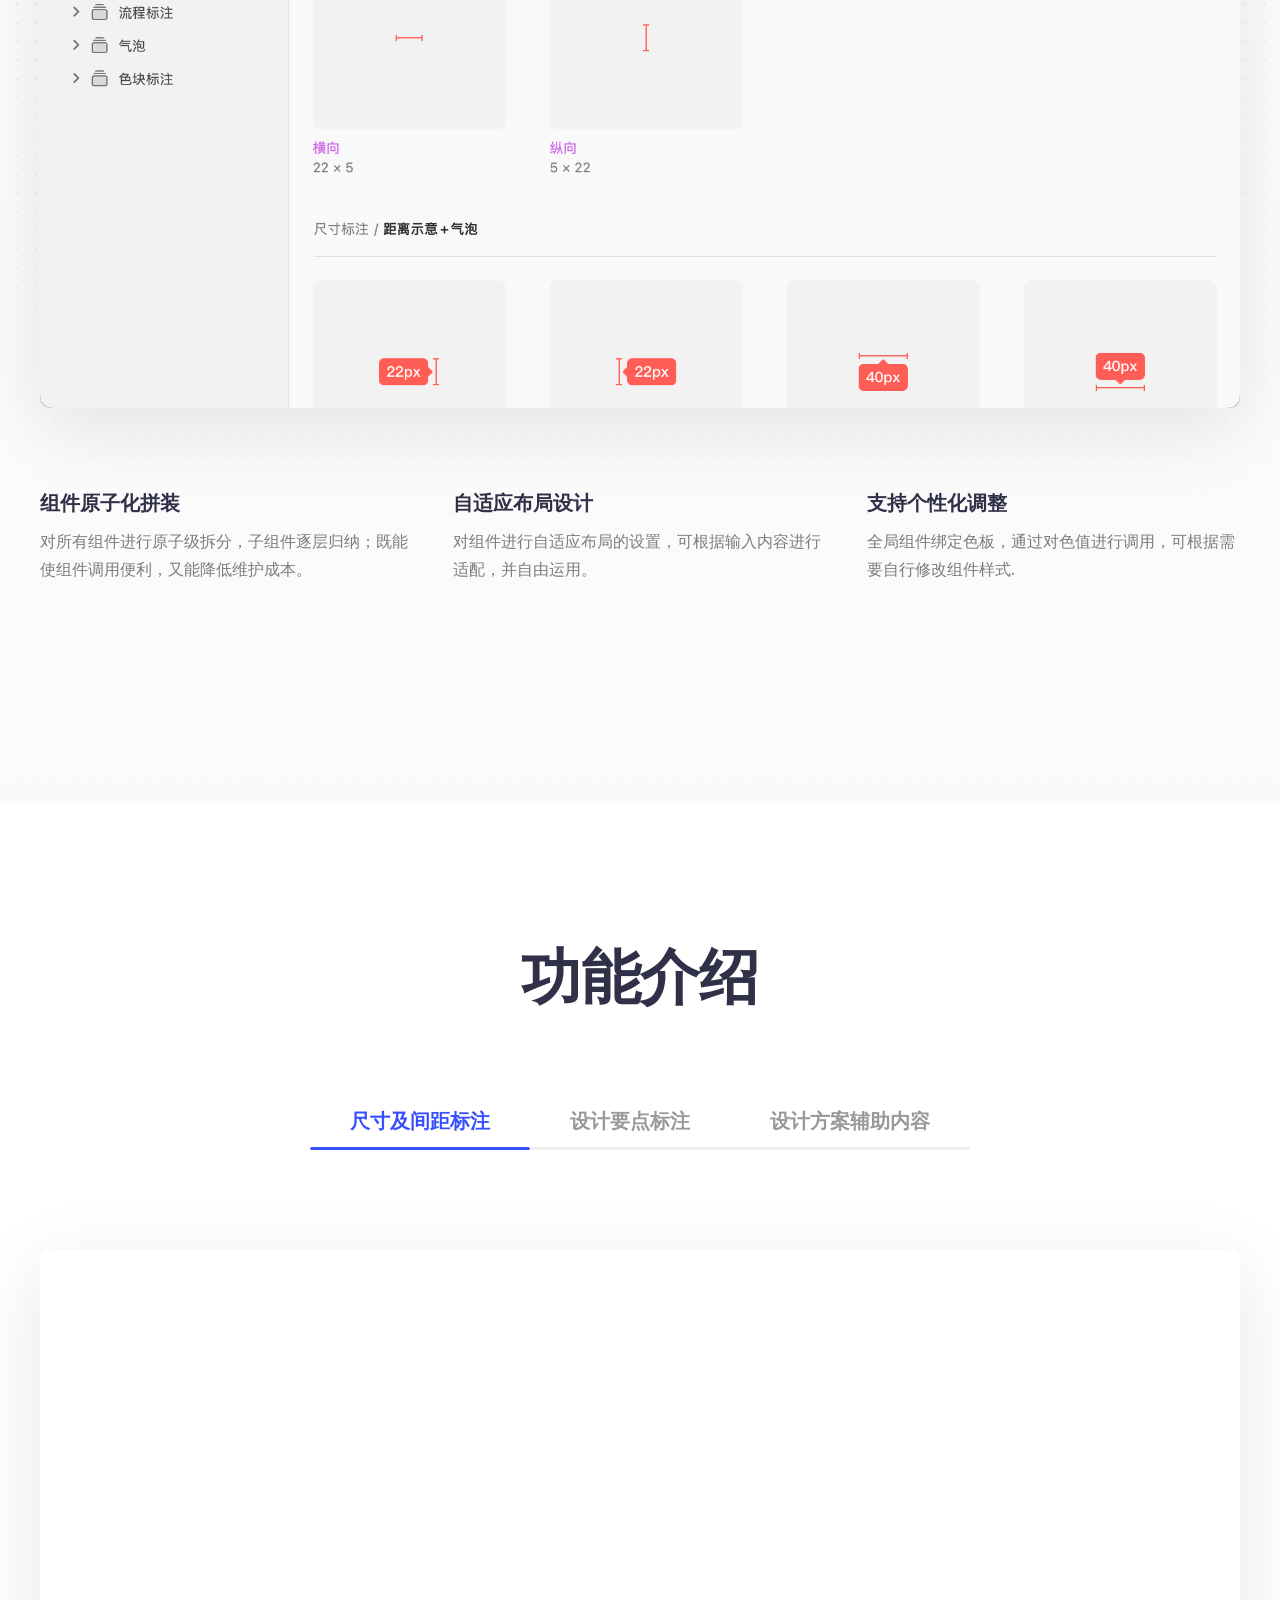
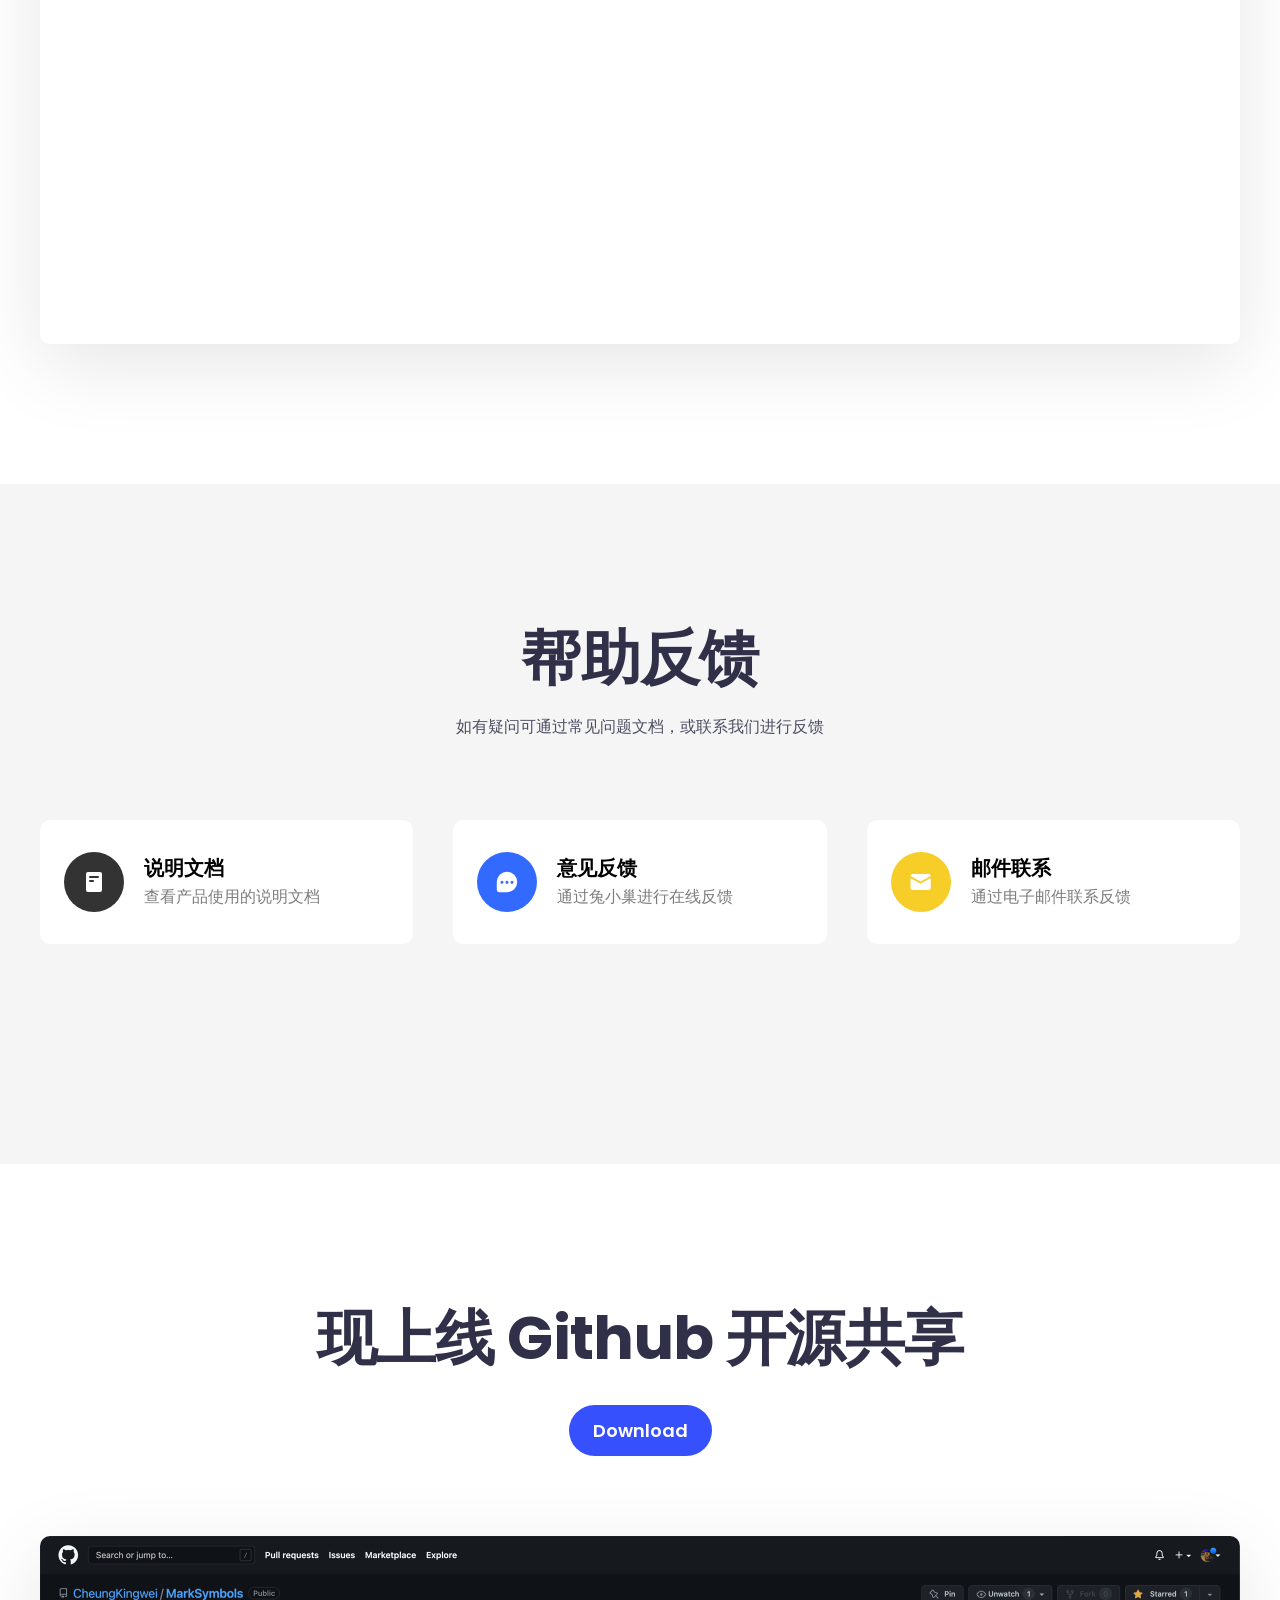
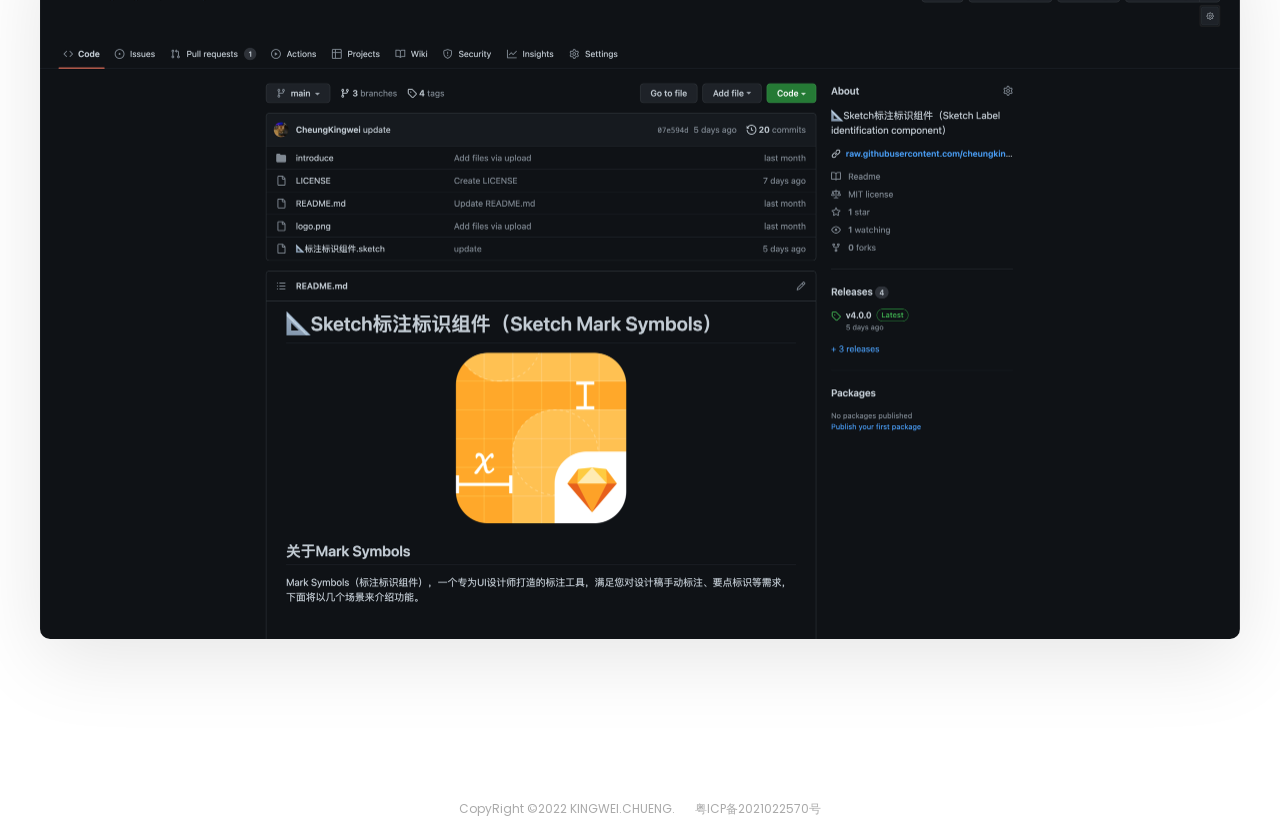
==== commit 36a9a614: "update" ====
--- a/index.html
+++ b/index.html
@@ -213,7 +213,7 @@
                         <!-- <h1 class="Previously_title__vzzut">功能介绍</h1> -->
                     </div>
                     <div class="Previously_visual__7dzOz">
-                        <div class="Previously_artboardWrapper__2rI2m">
+                        <!-- <div class="Previously_artboardWrapper__2rI2m">
                             <div style="transform:translateY(80px) translateZ(0)">
                                 <div class="Previously_artboard__r1xG_">
                                     <picture class="Image_picture__8Cny_ undefined">
@@ -221,7 +221,7 @@
                                     </picture>
                                 </div>
                             </div>
-                        </div>
+                        </div> -->
                         <div class="Previously_appWindow__6f_hA">
                             <picture class="Image_picture__8Cny_ undefined">
                                 <img class="Image_image__aSzJD" src="img/app-window.png" alt="Framer App Window">
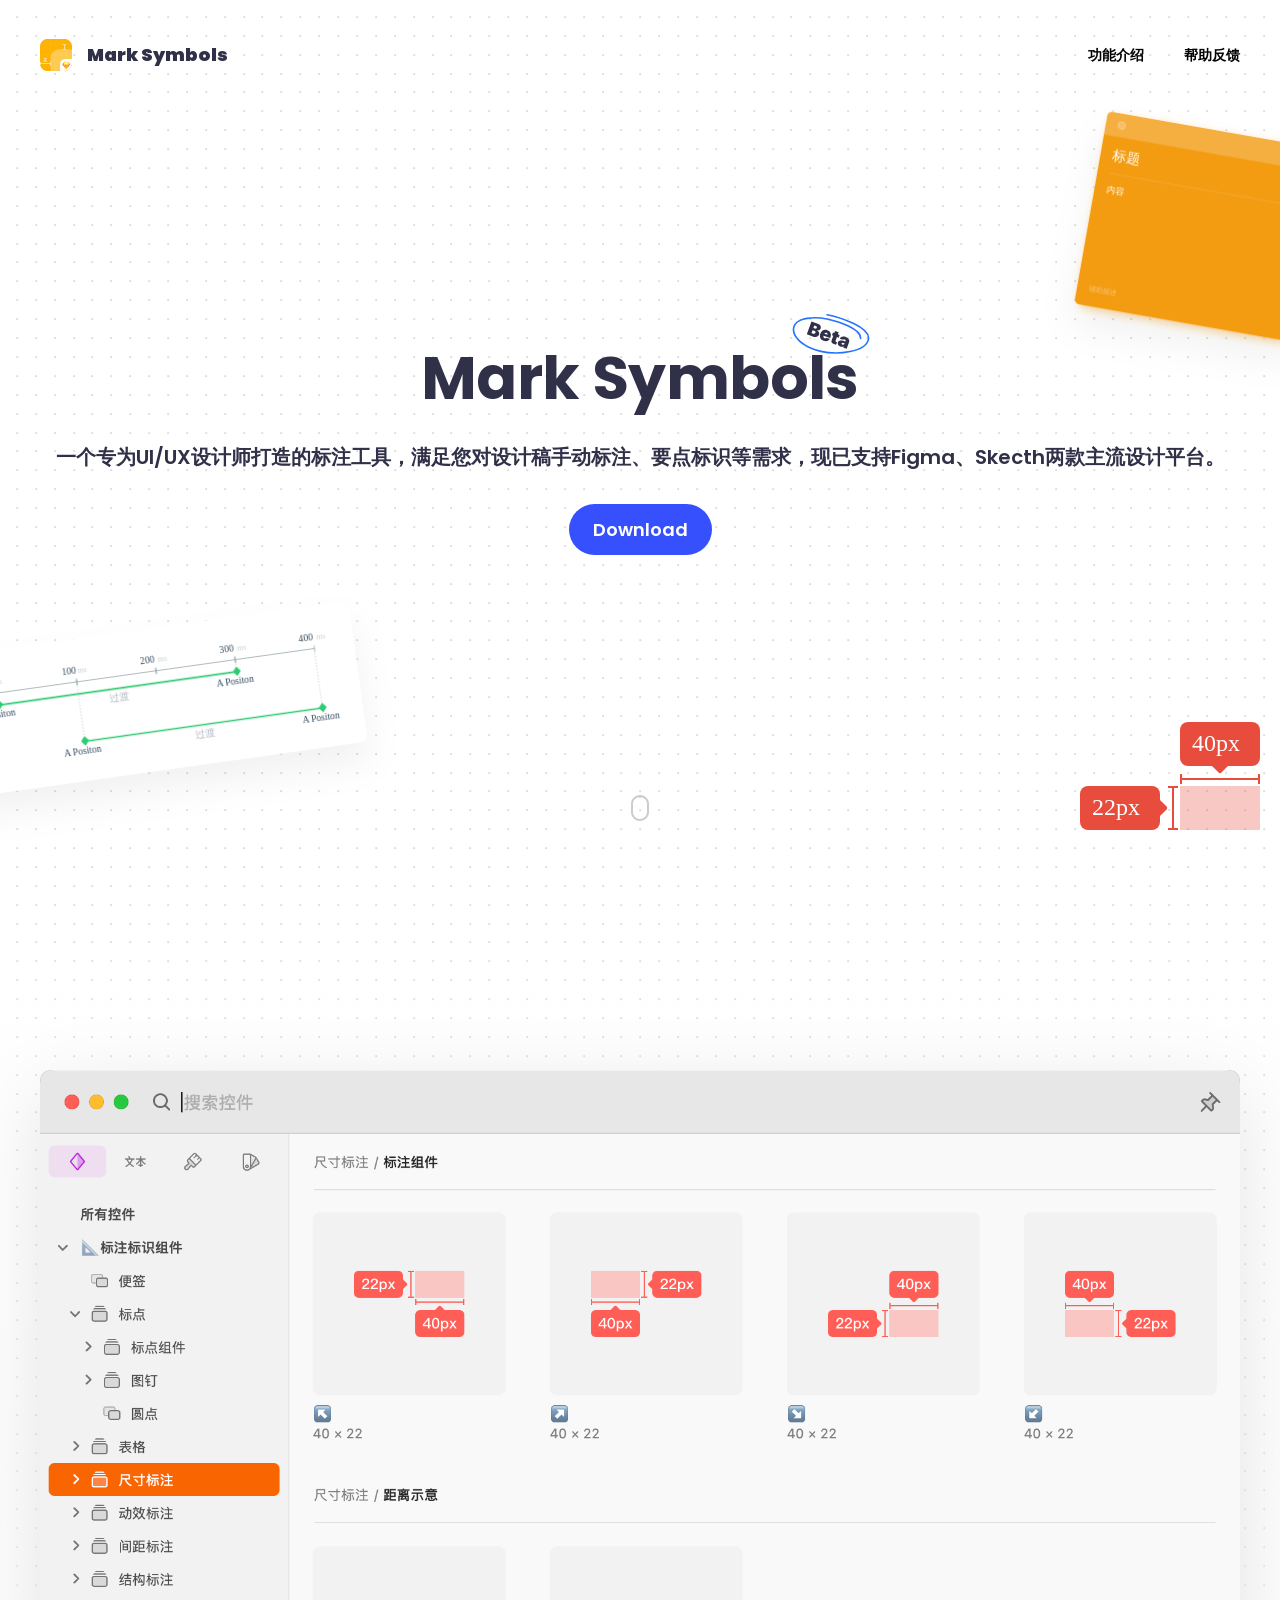
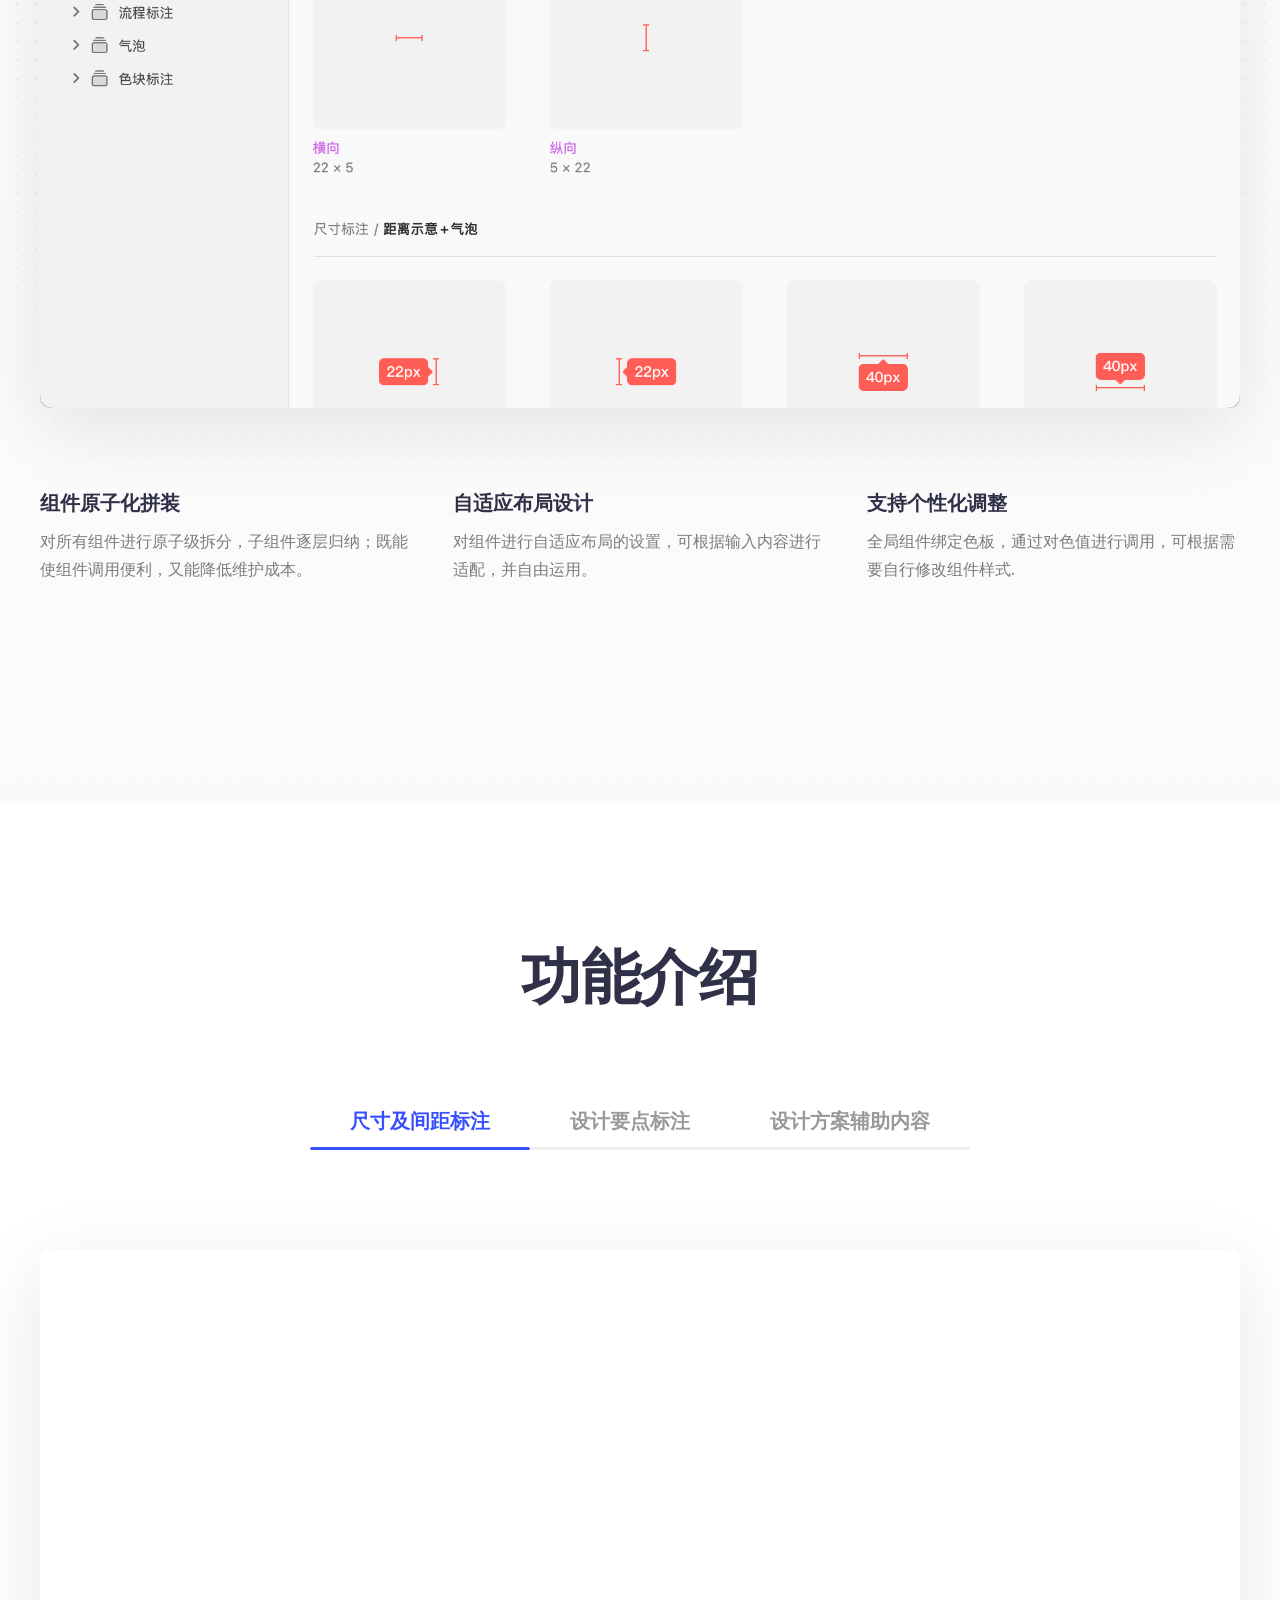
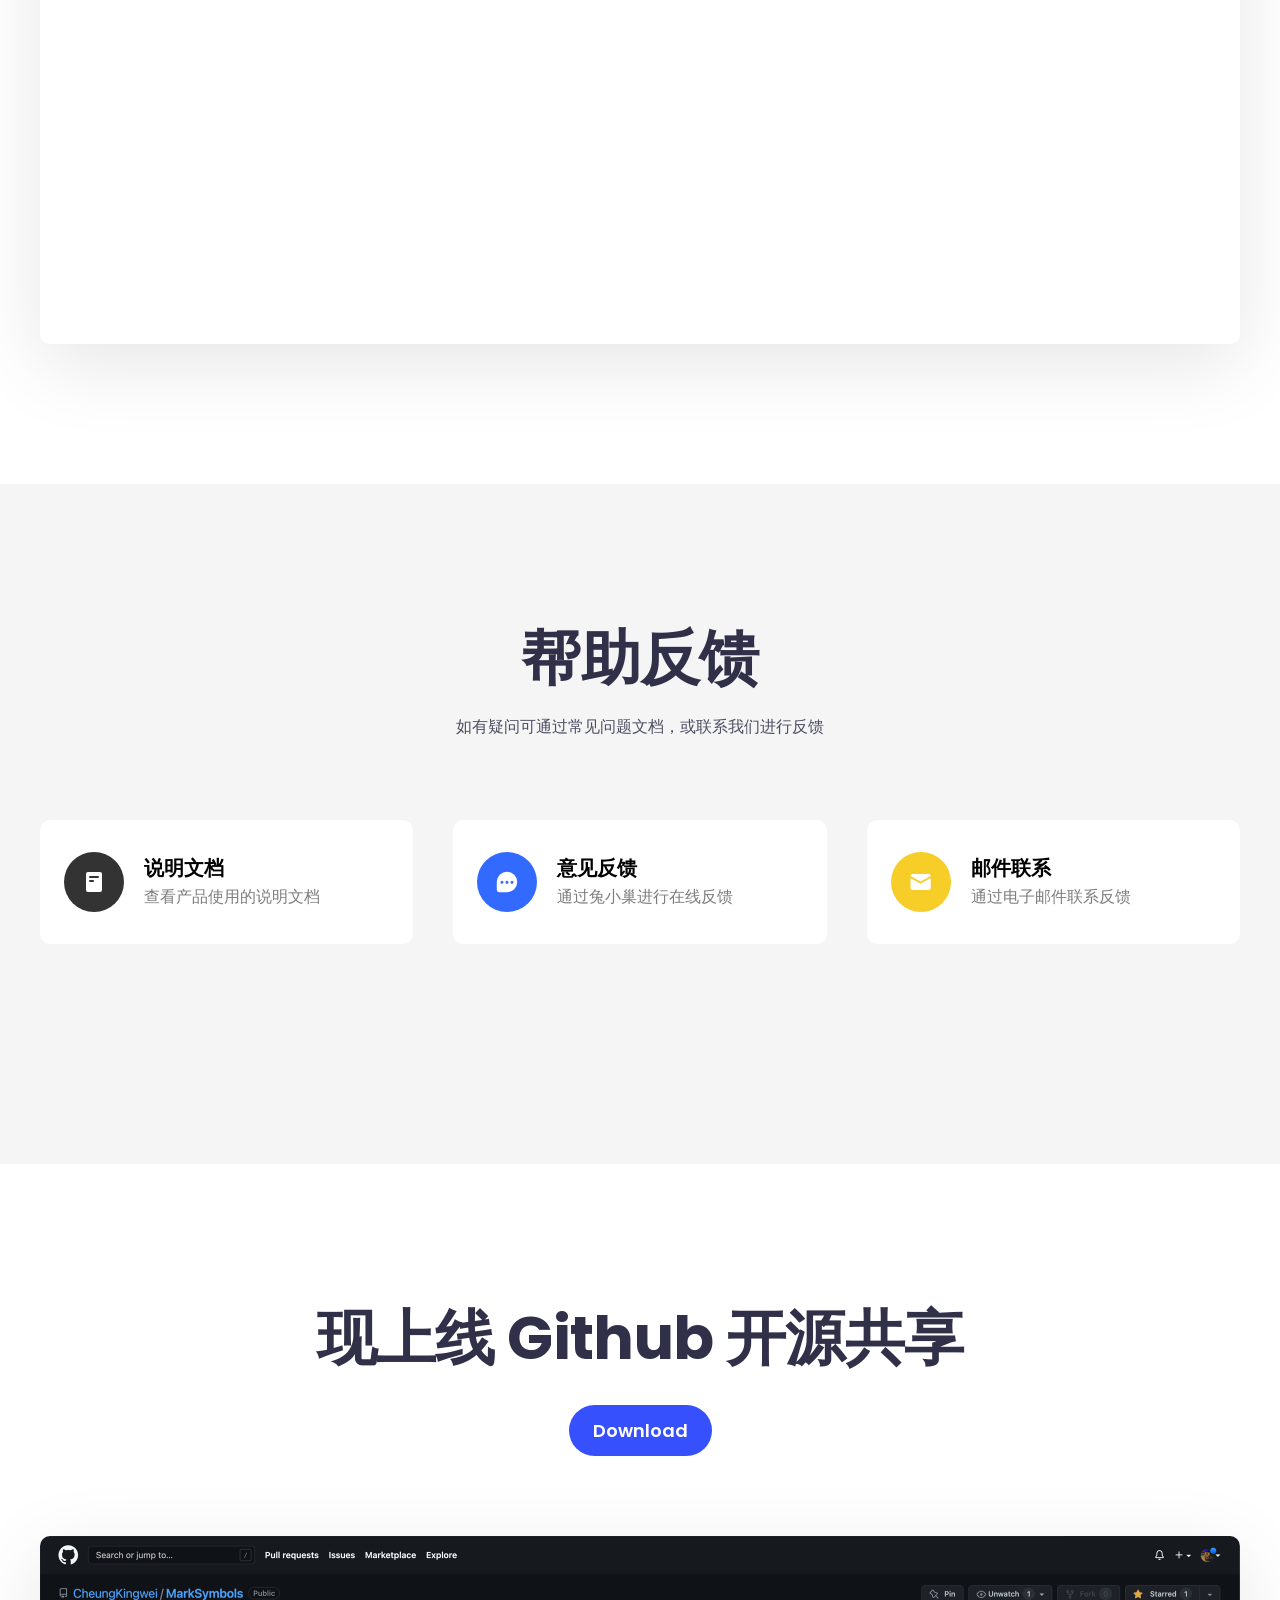
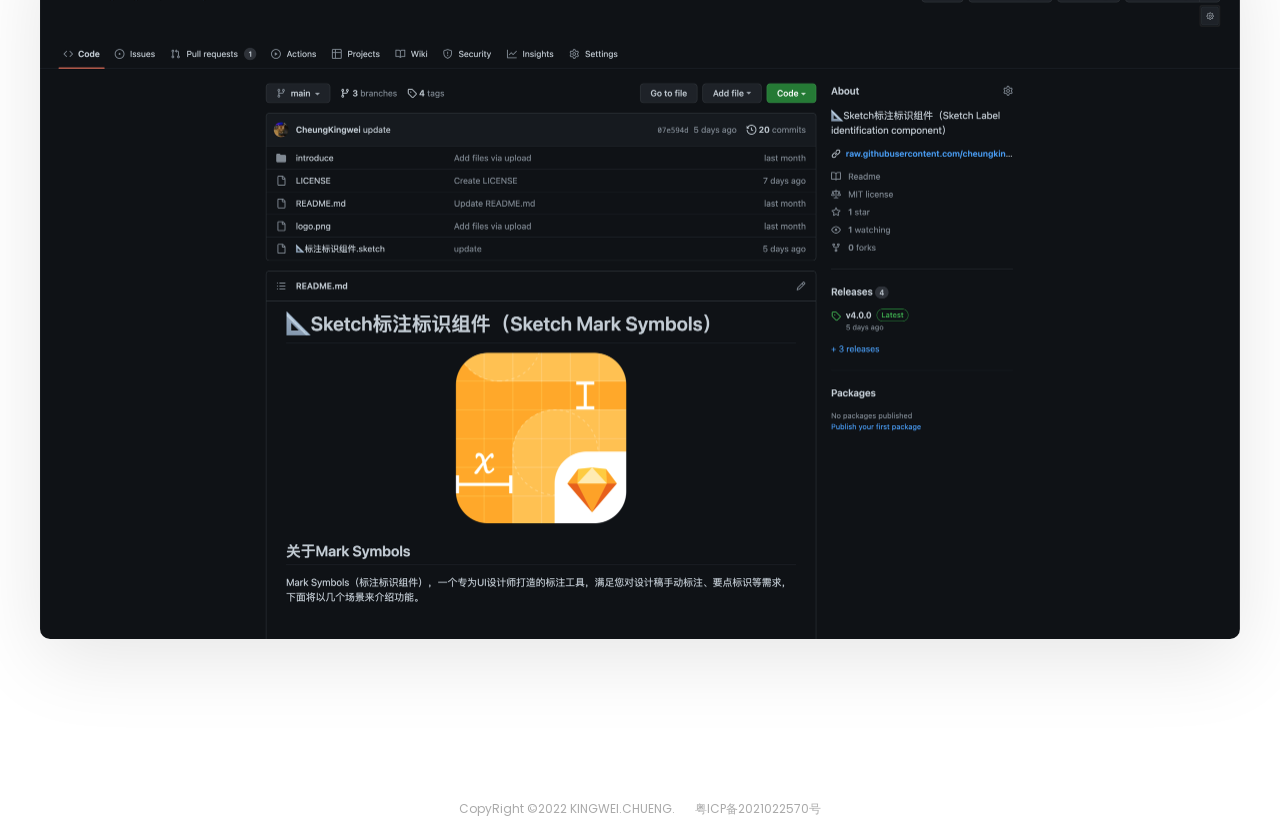
==== commit c9e63340: "update" ====
--- a/index.html
+++ b/index.html
@@ -175,7 +175,7 @@
                             </svg>
                             <h1>Mark Symbols</h1>
                             <br>
-                            <h4 class="sub-heading">一个专为UI/UX设计师打造的标注工具，满足您对设计稿手动标注、要点标识等需求。</h4>
+                            <h4 class="sub-heading">一个专为UI/UX设计师打造的标注工具，满足您对设计稿手动标注、要点标识等需求，现已支持Figma、Skecth两款主流设计平台。</h4>
                             <button><a href="https://github.com/CheungKingwei/MarkSymbols" target="_blank">Download</a></button>
                         </div>
                         <div class="Hero_cursor__QOxjm animate_animateInUp__jXBQp animate_delay5__FPRzW">
